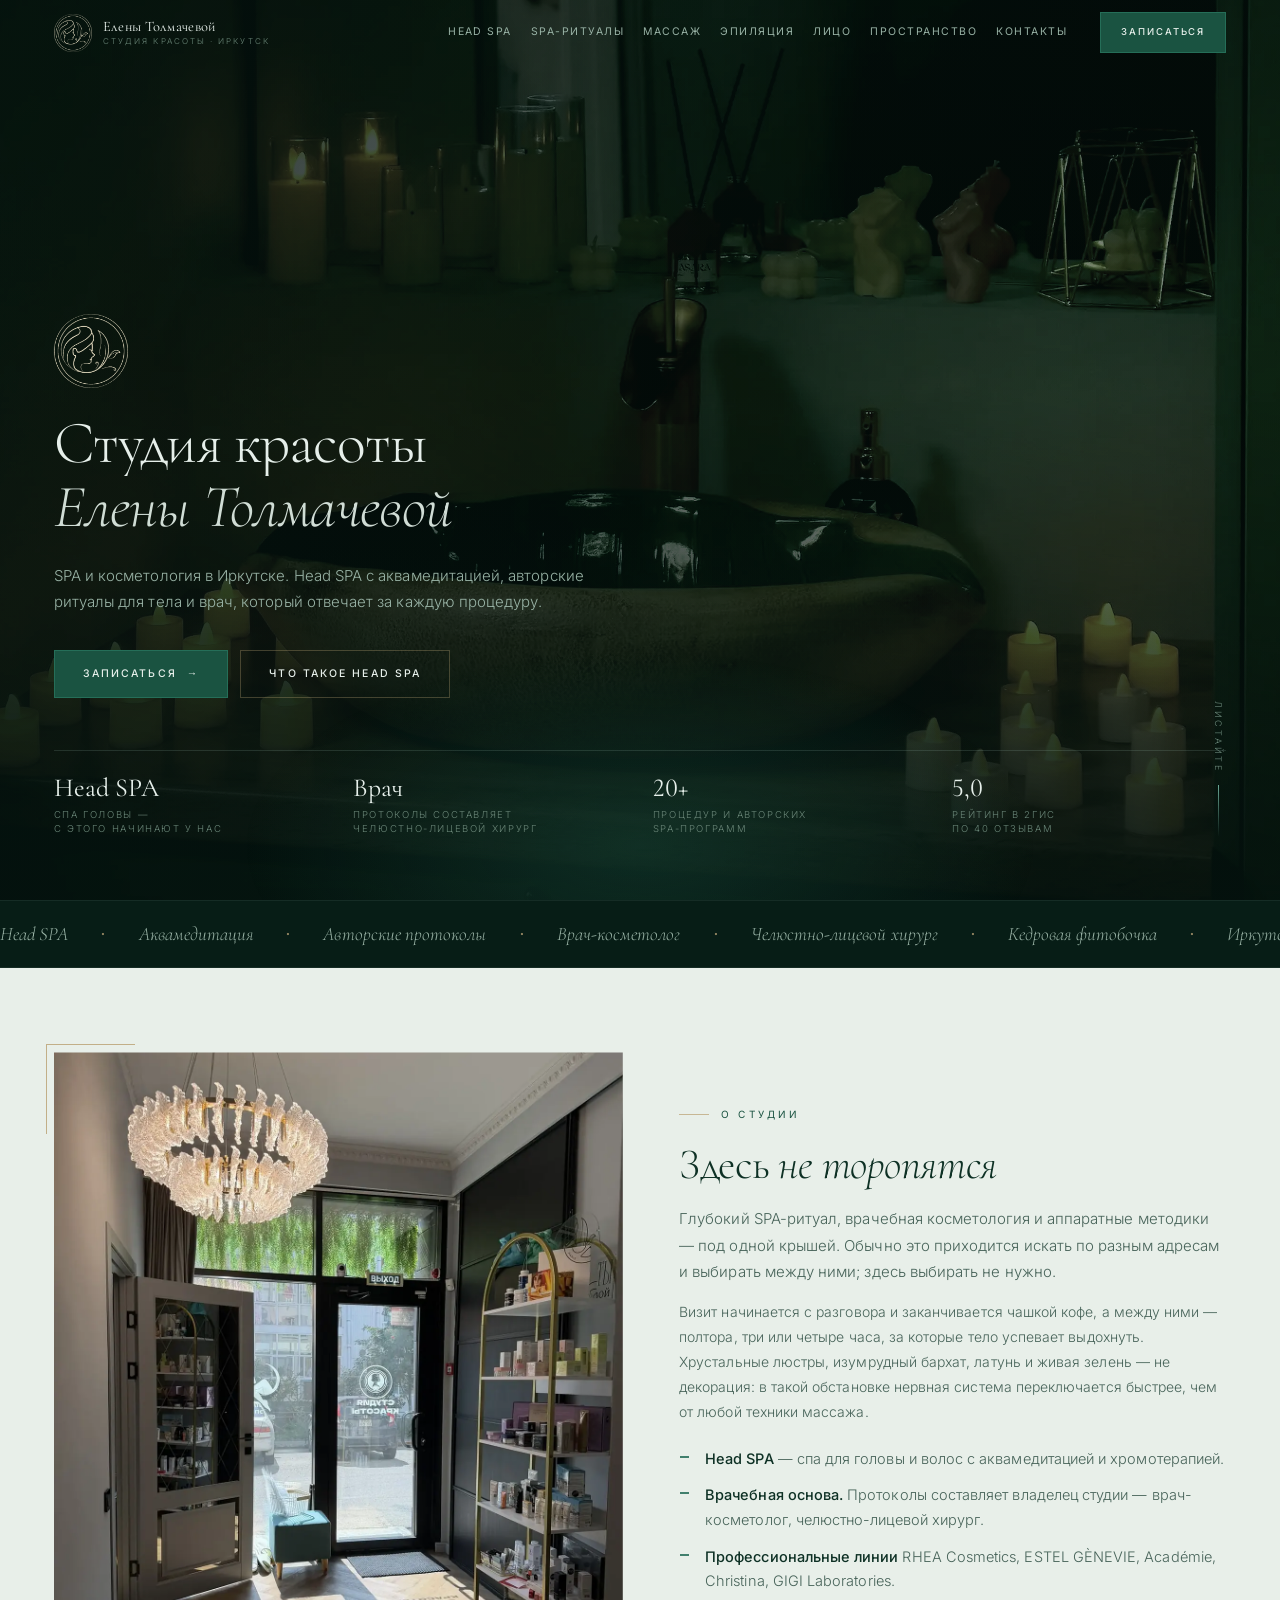
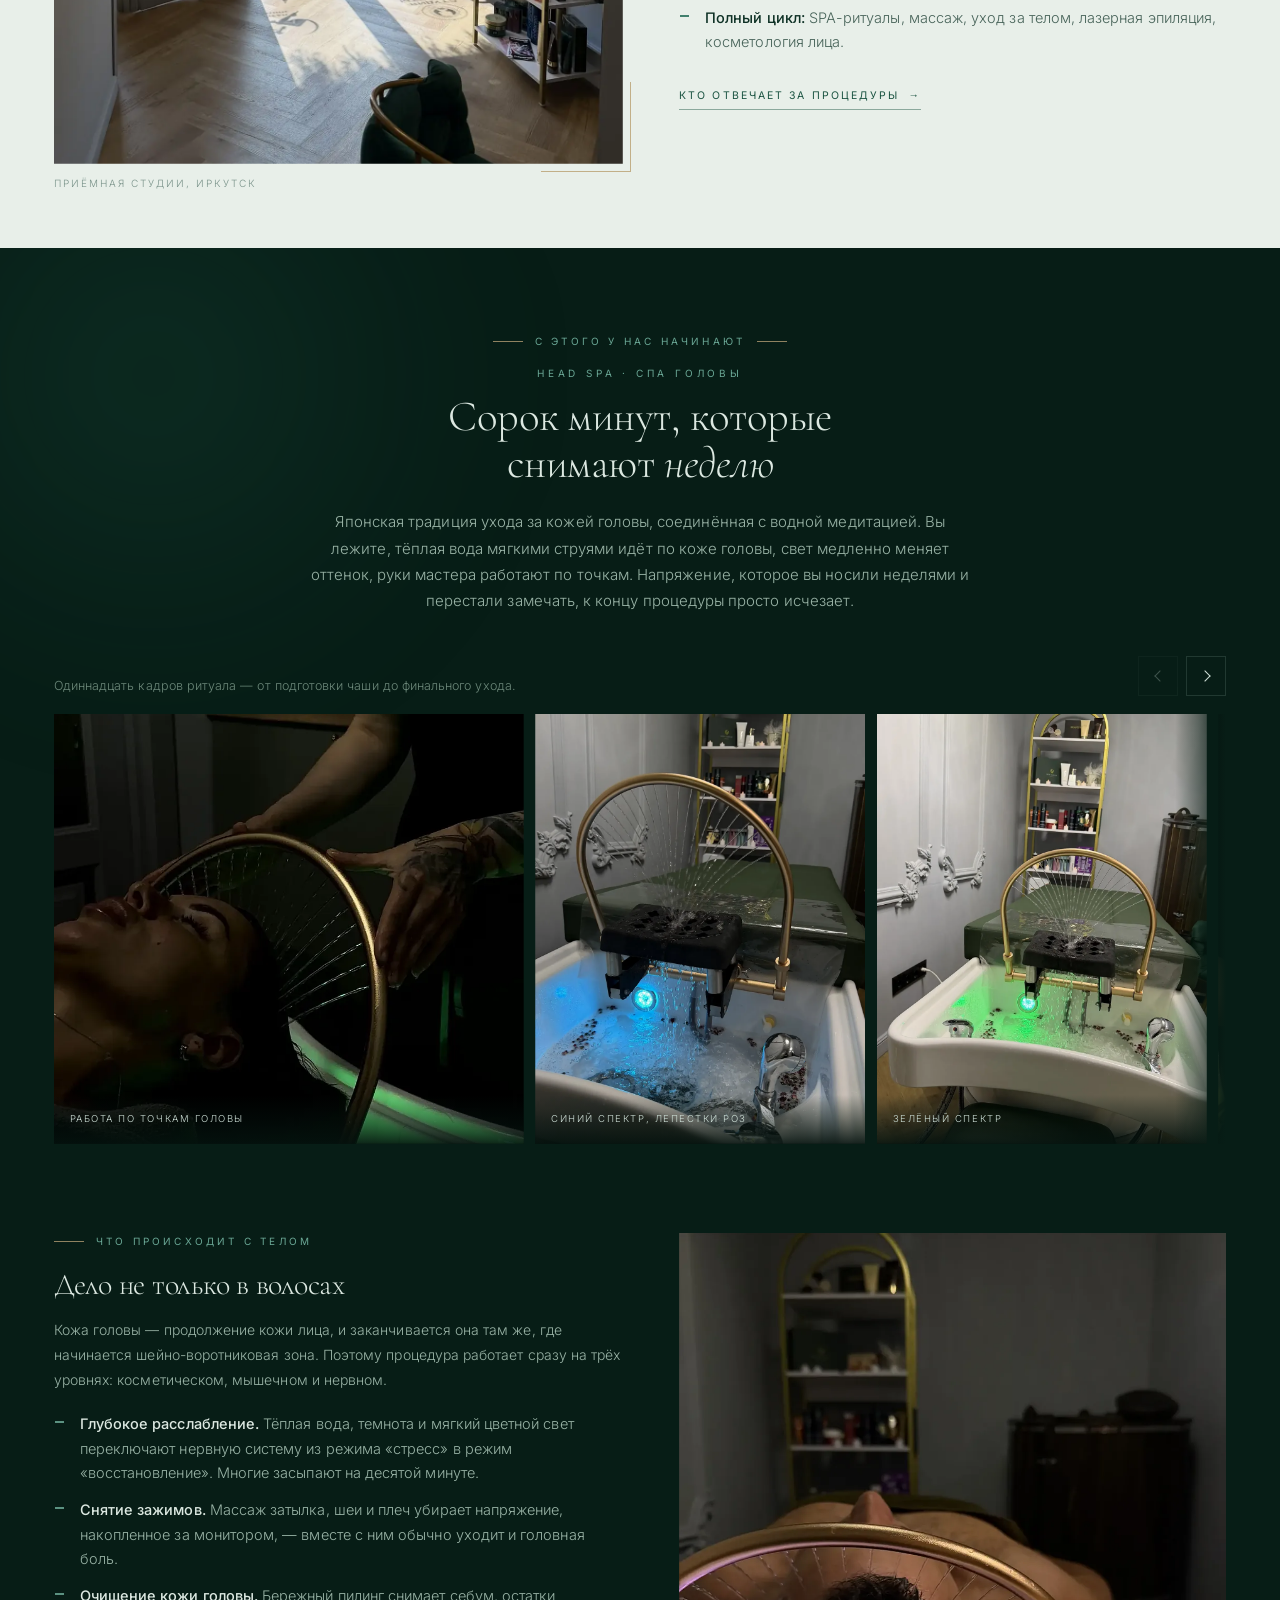
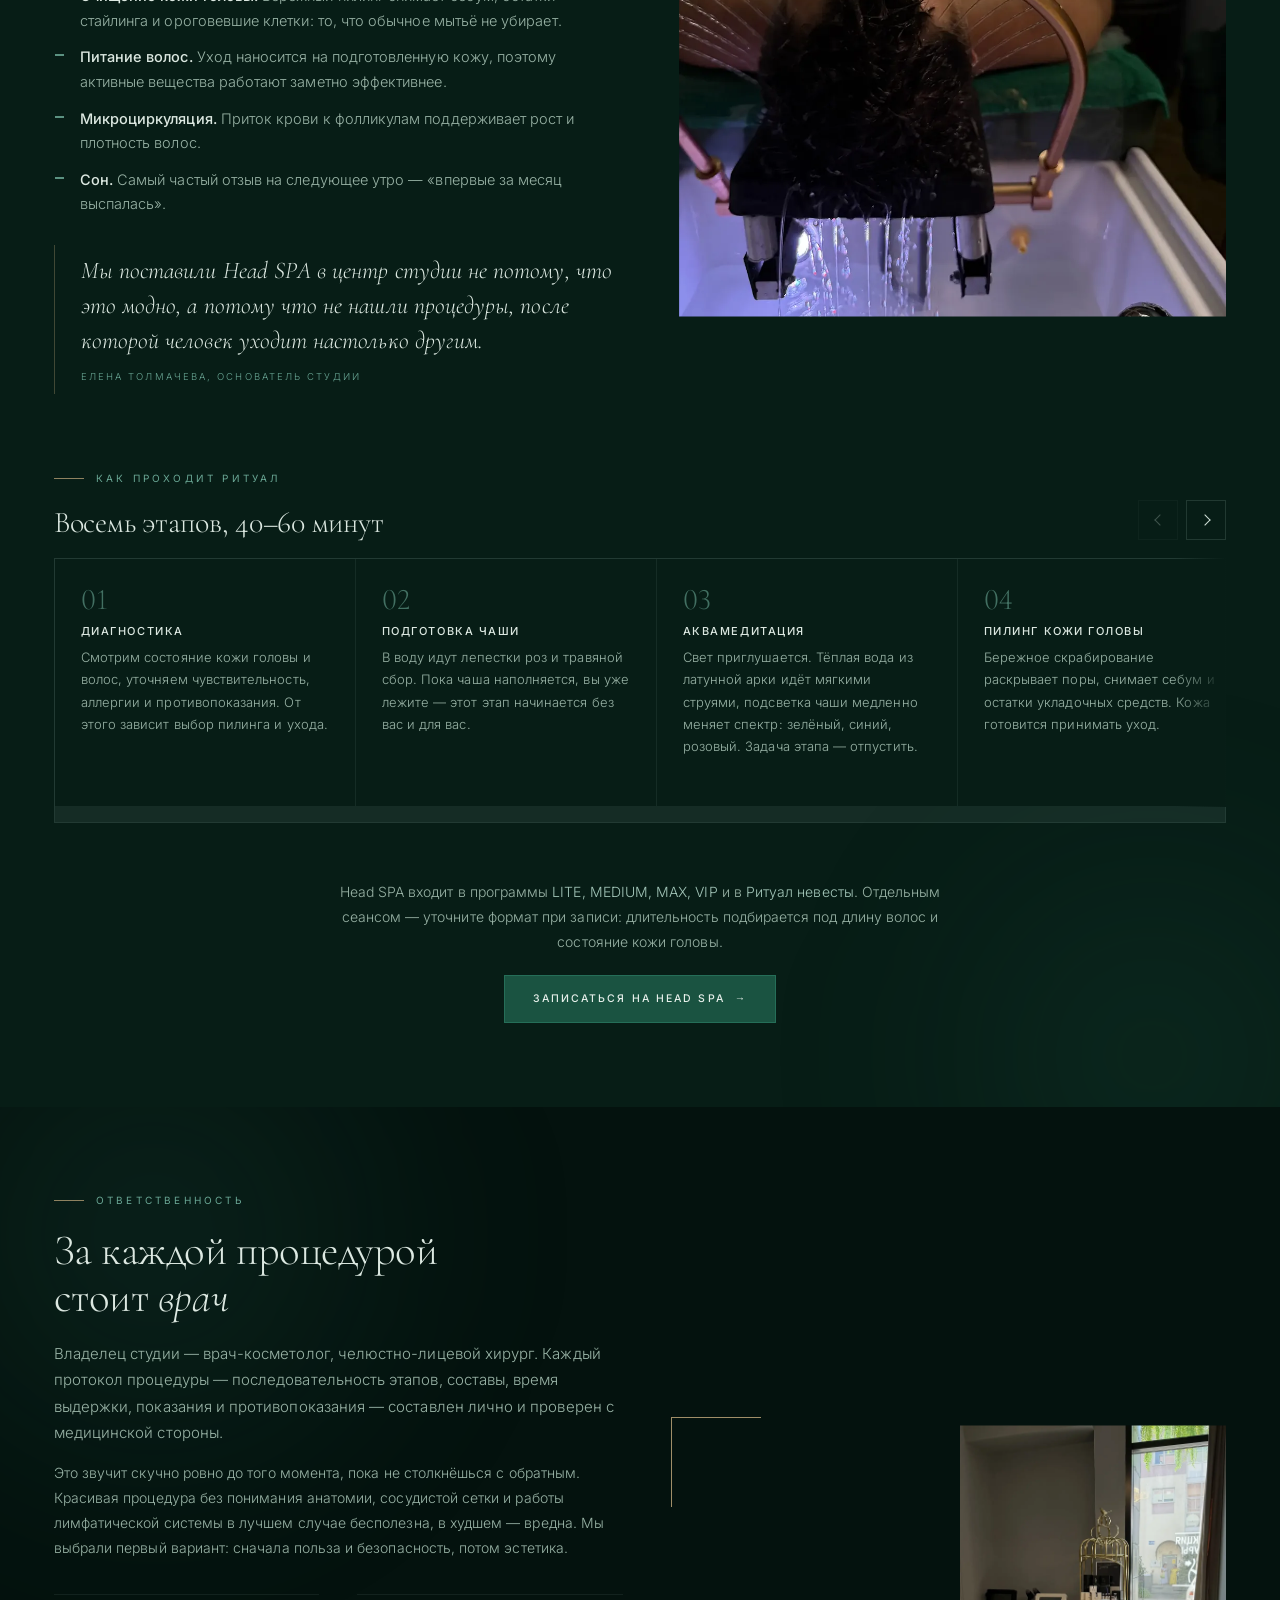
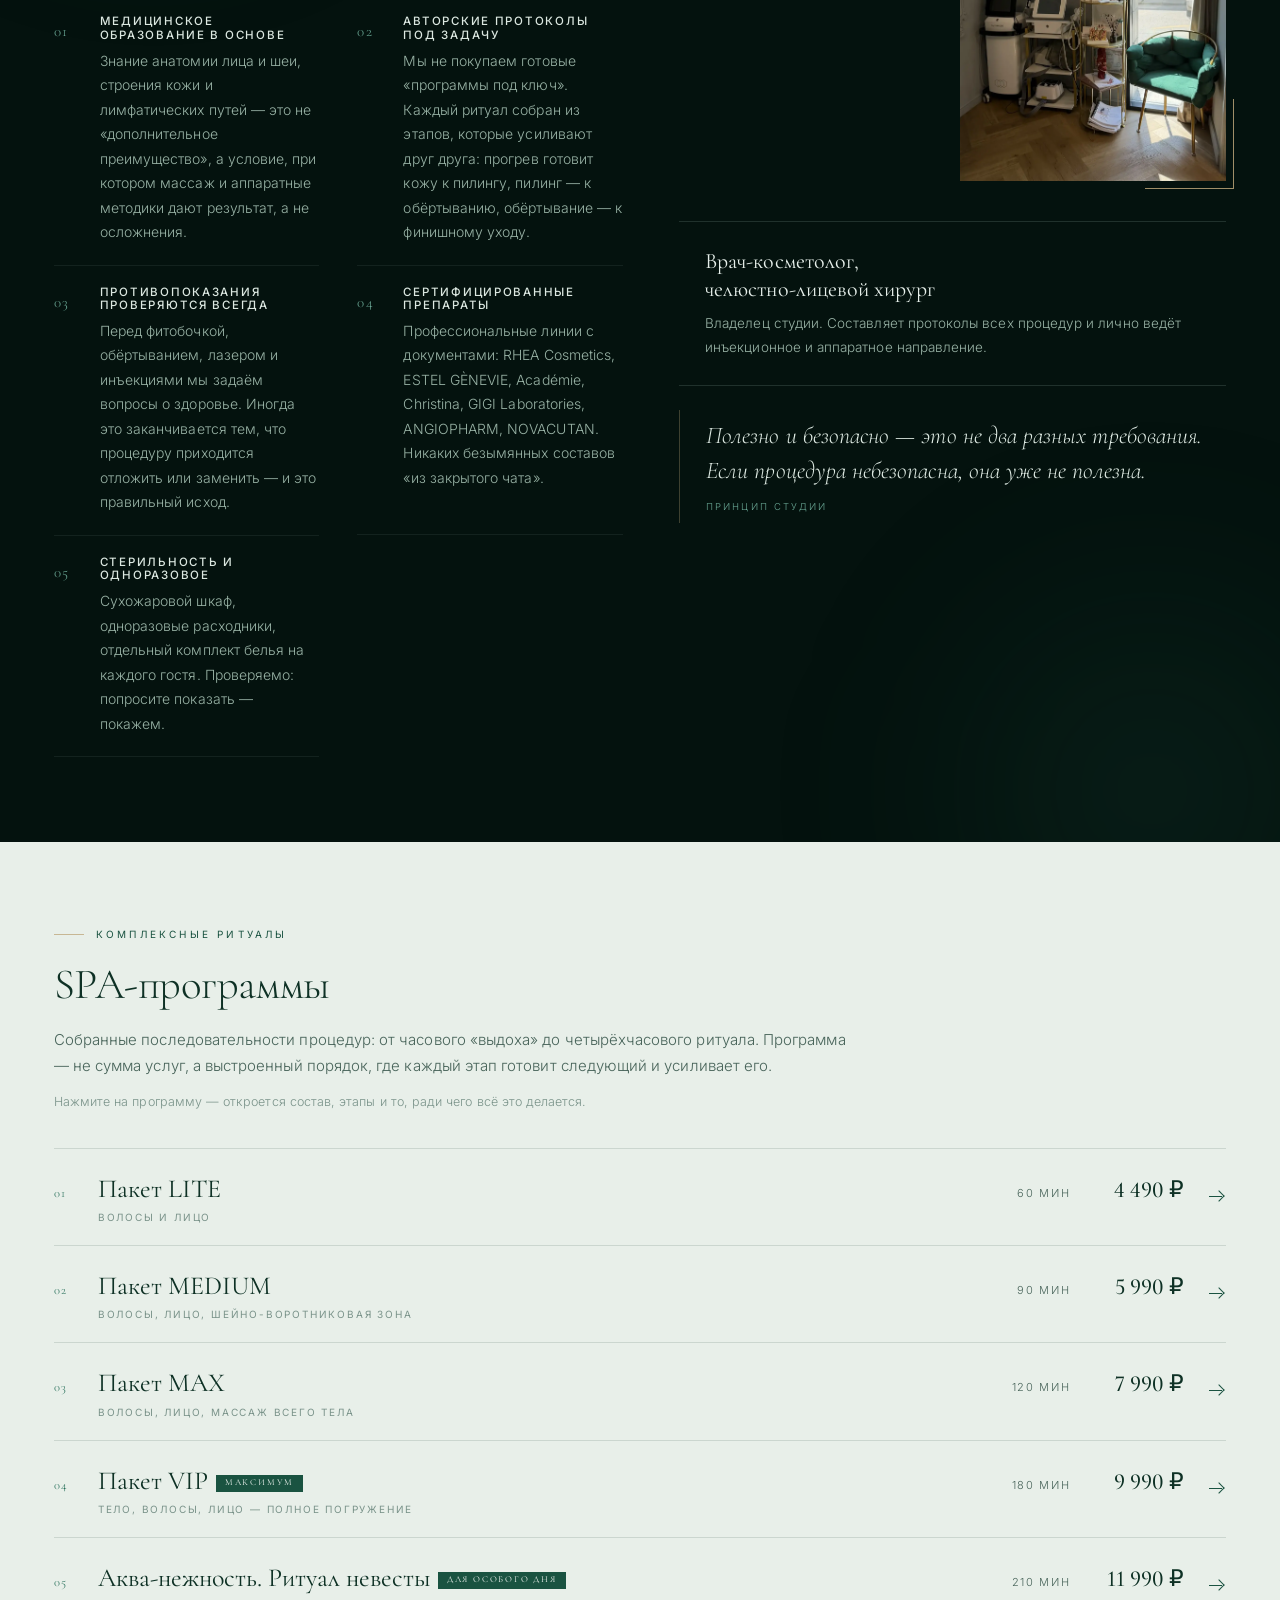
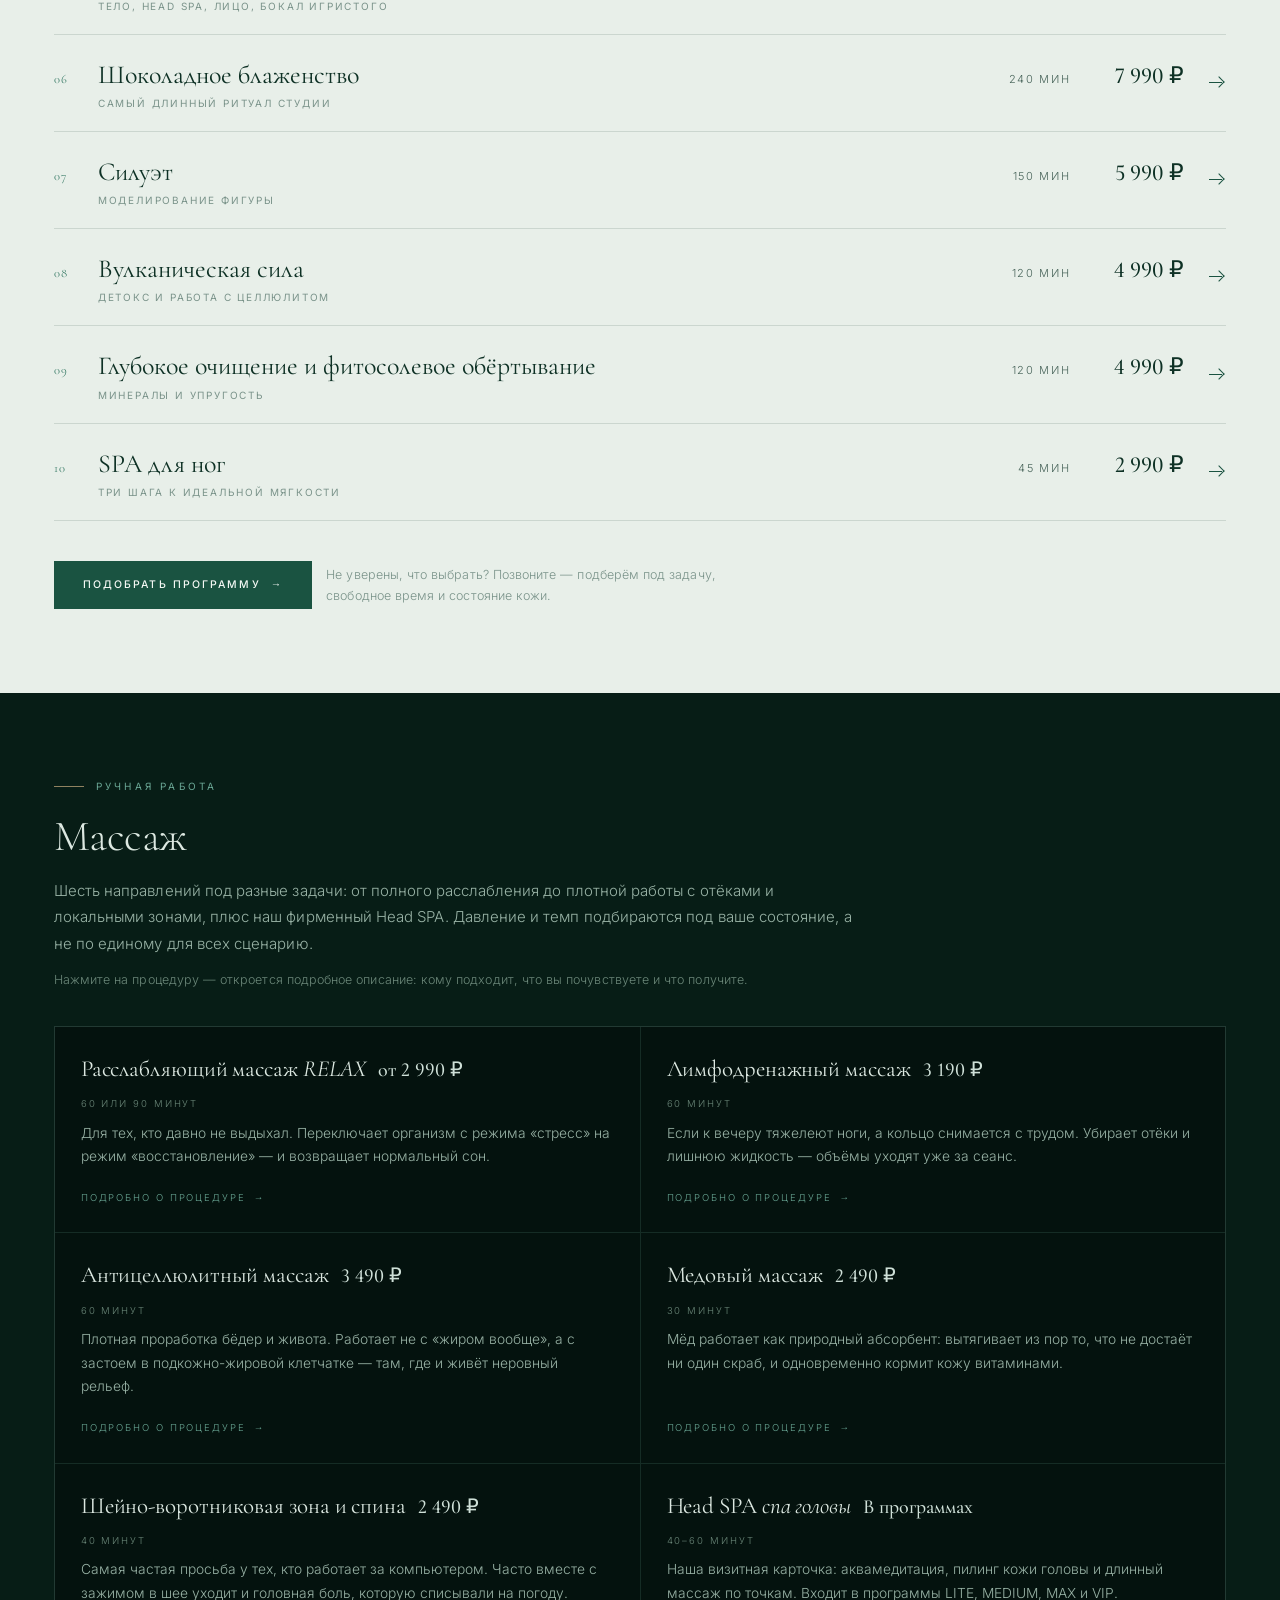
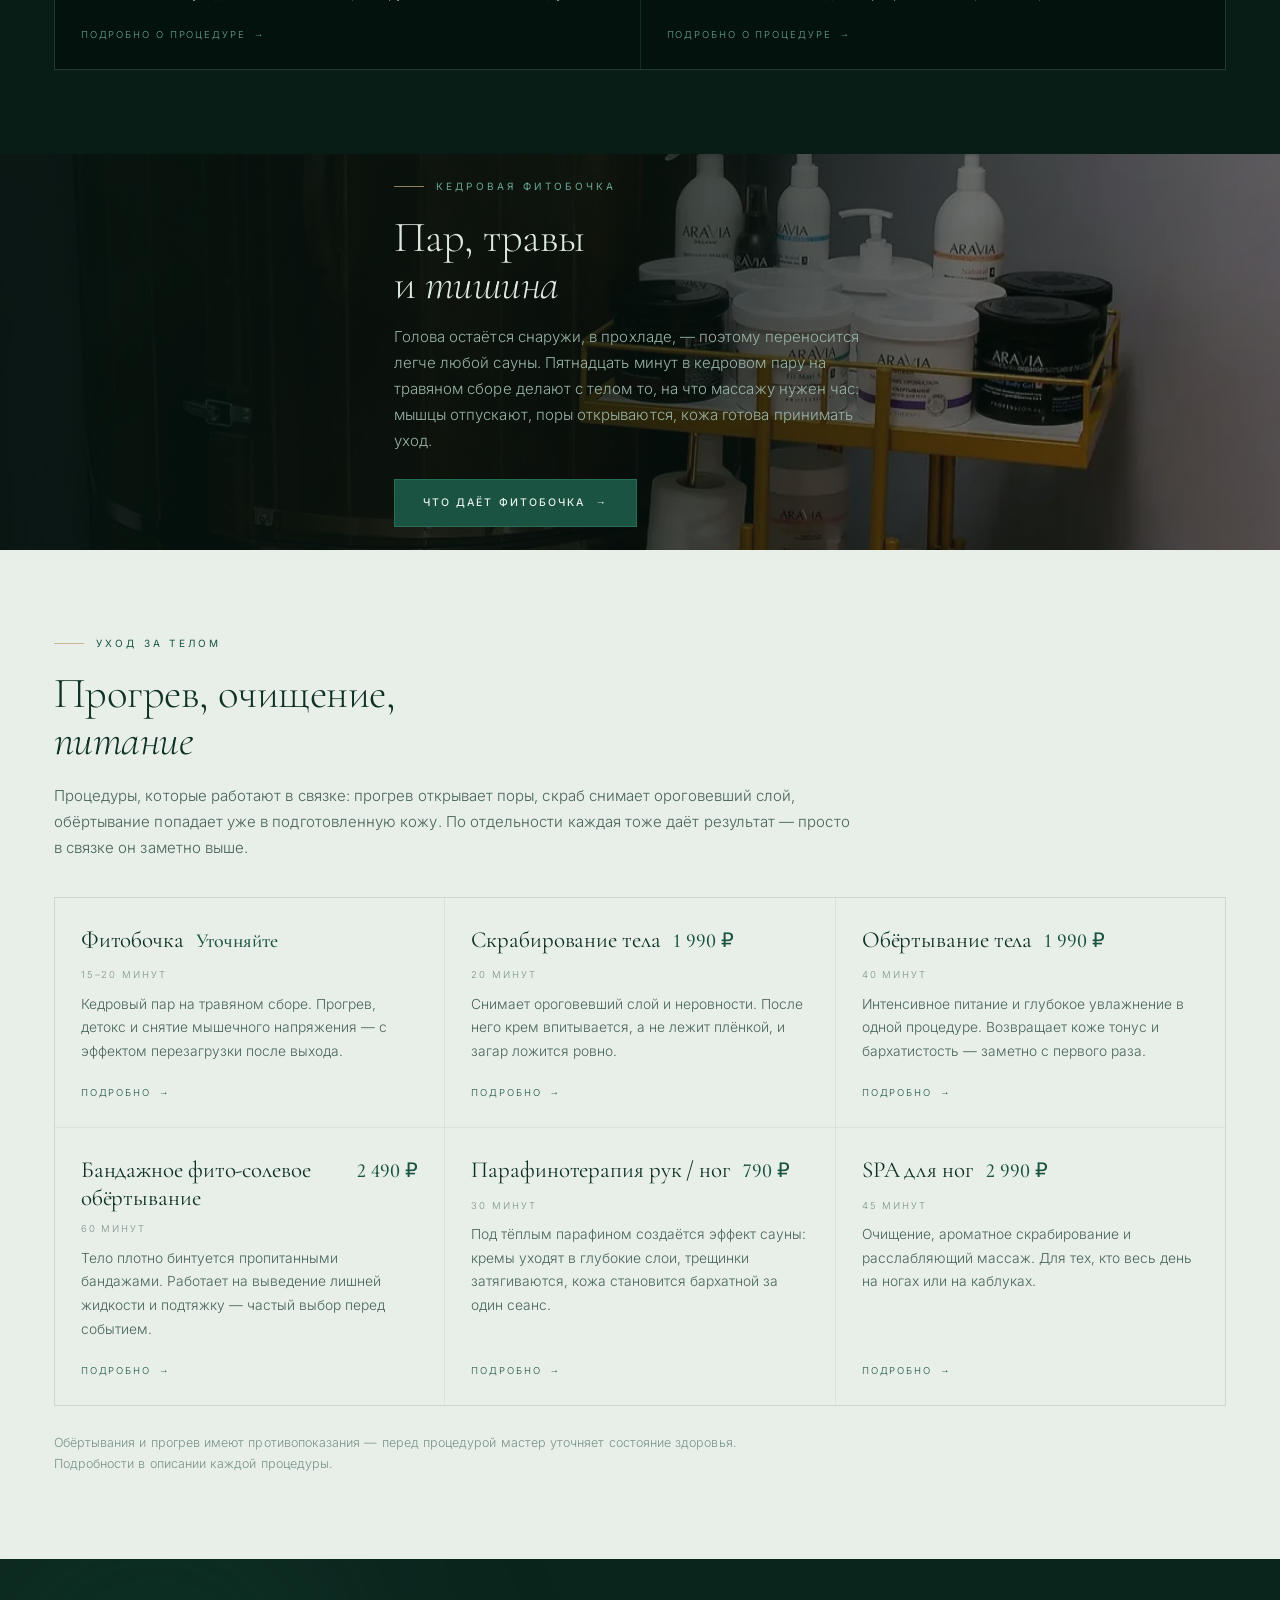
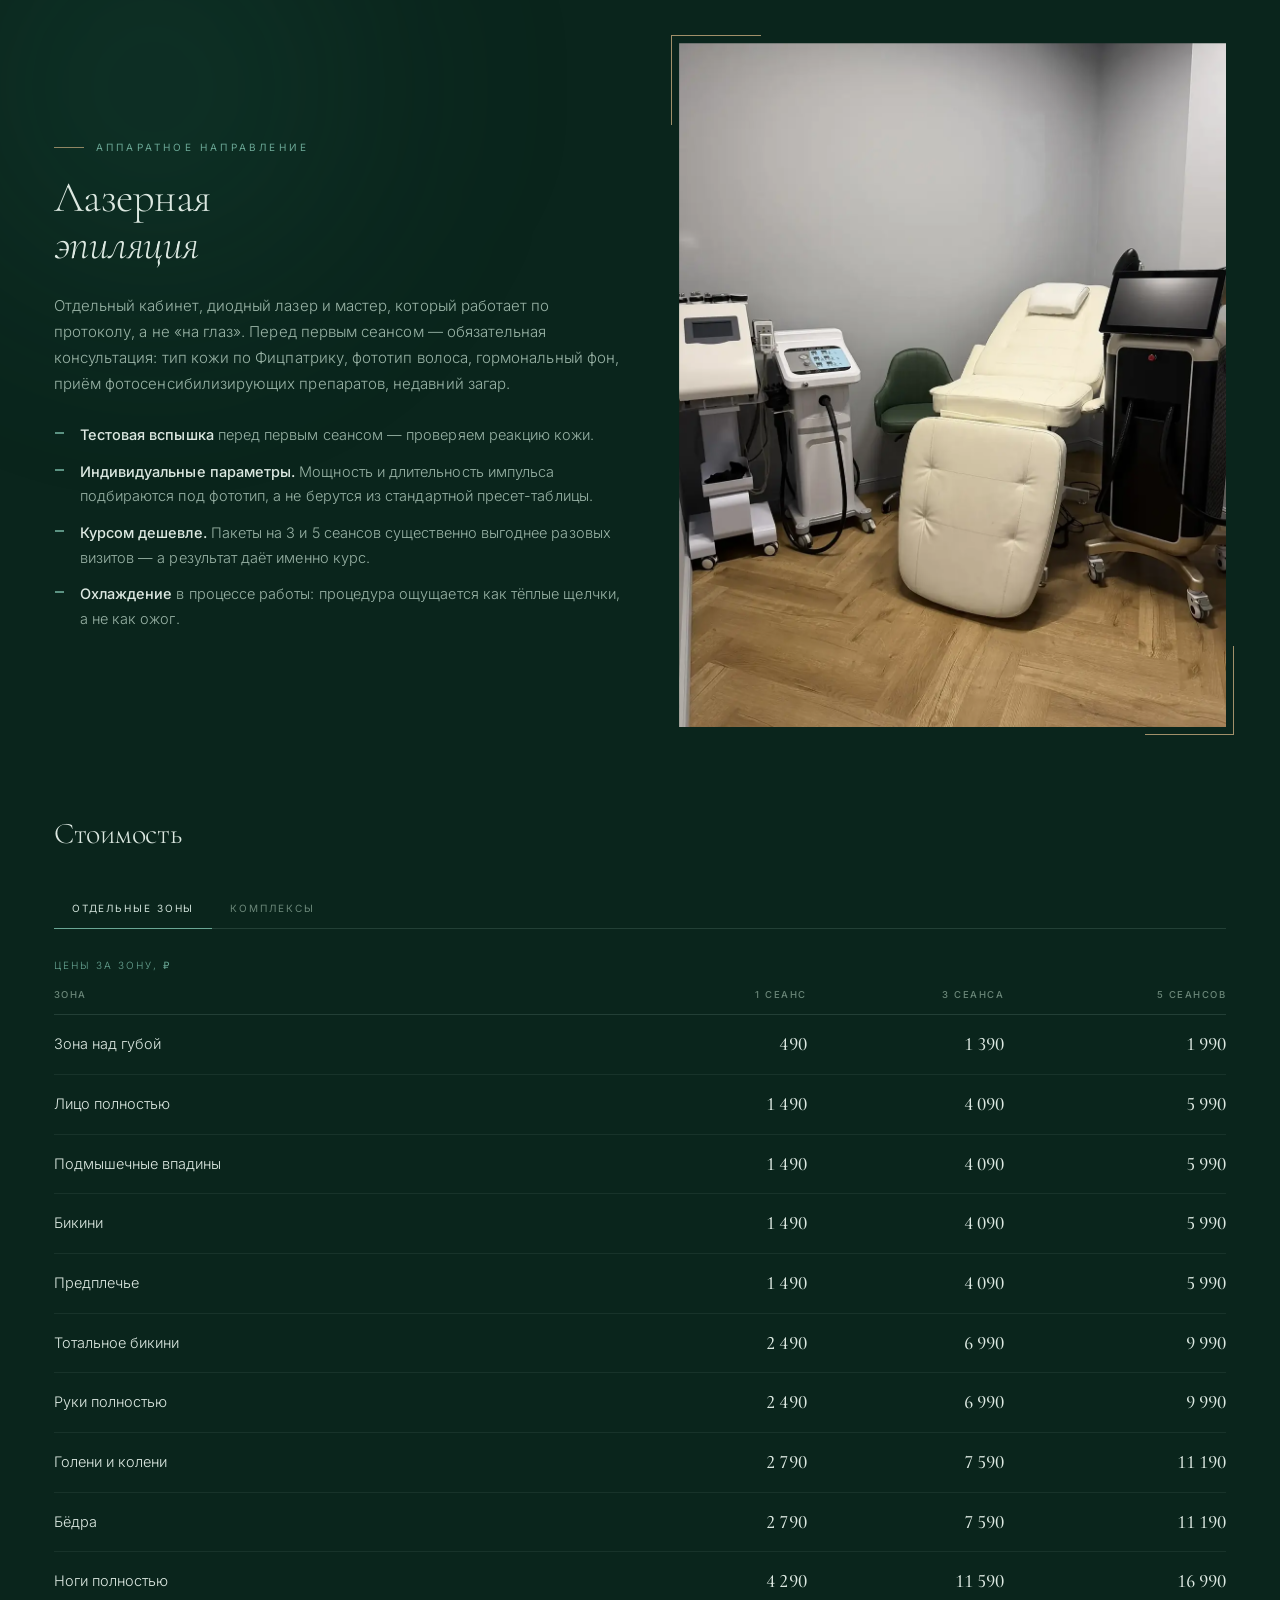
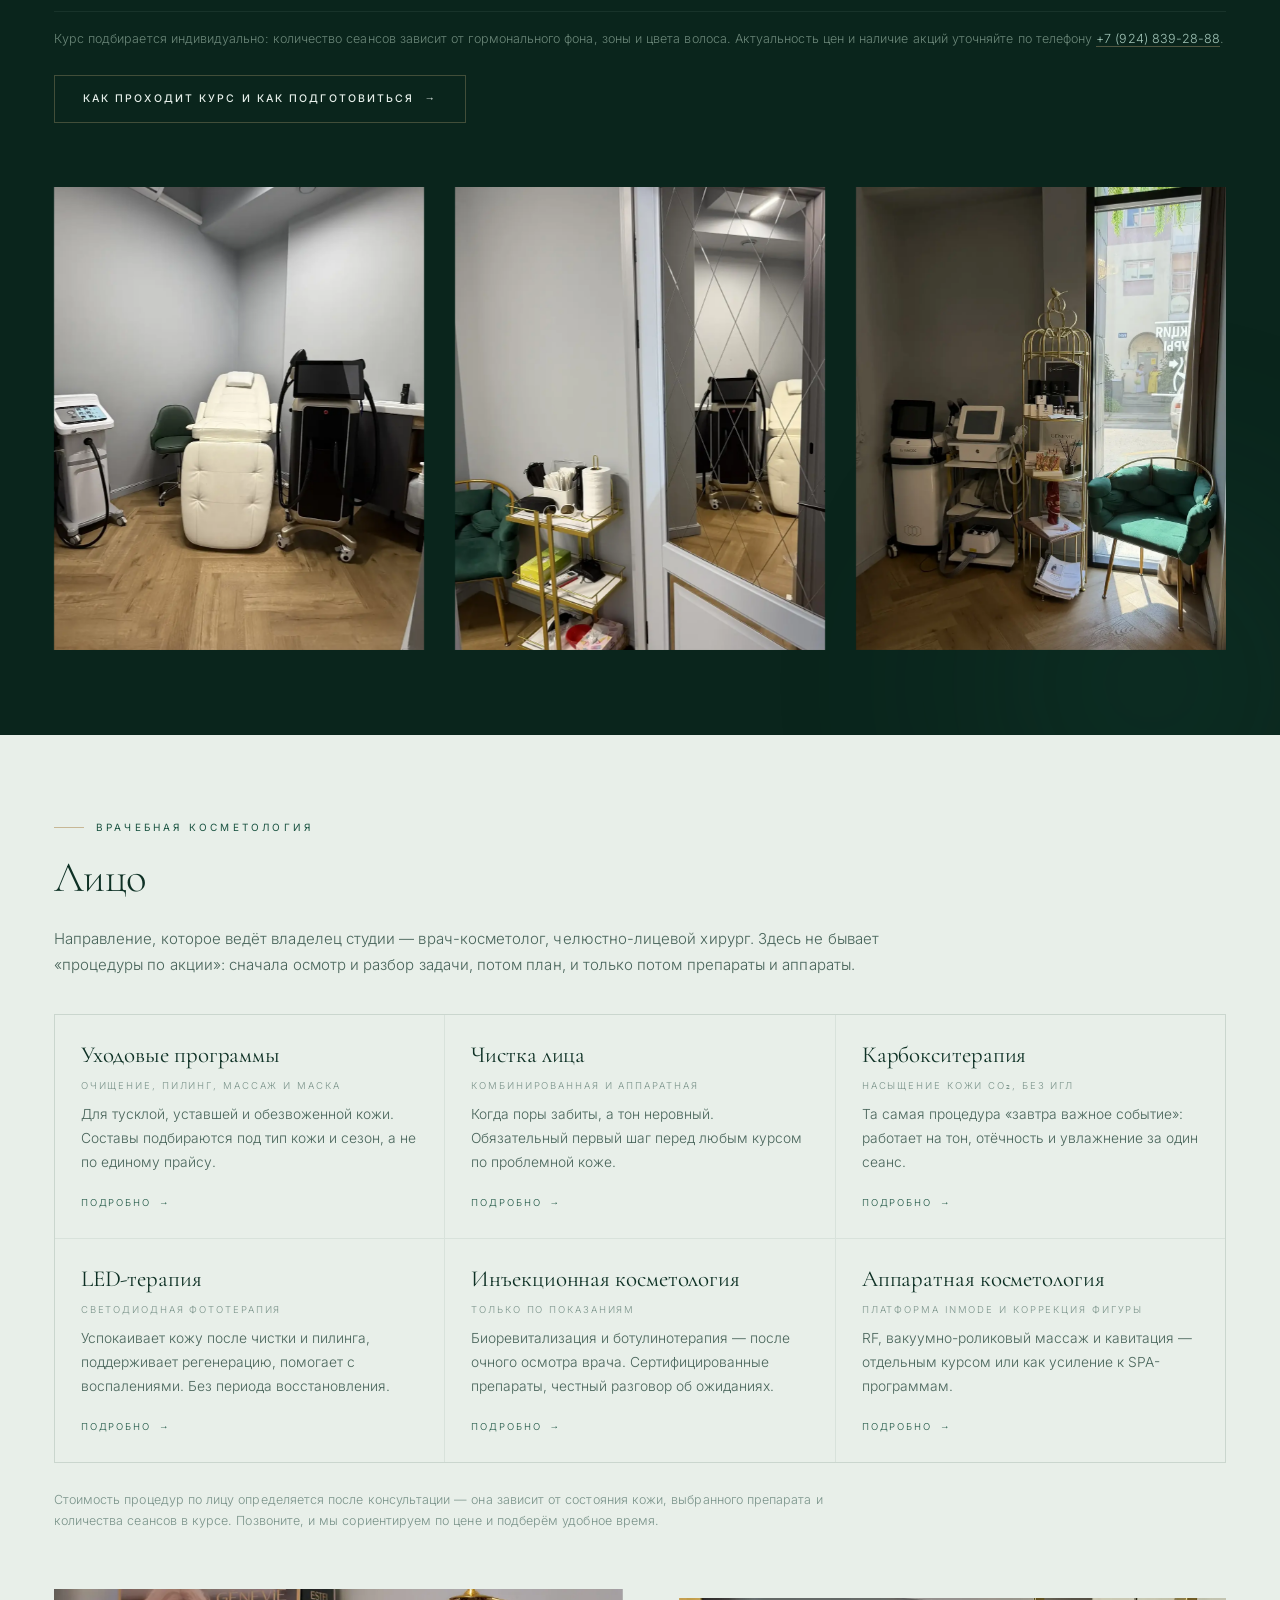
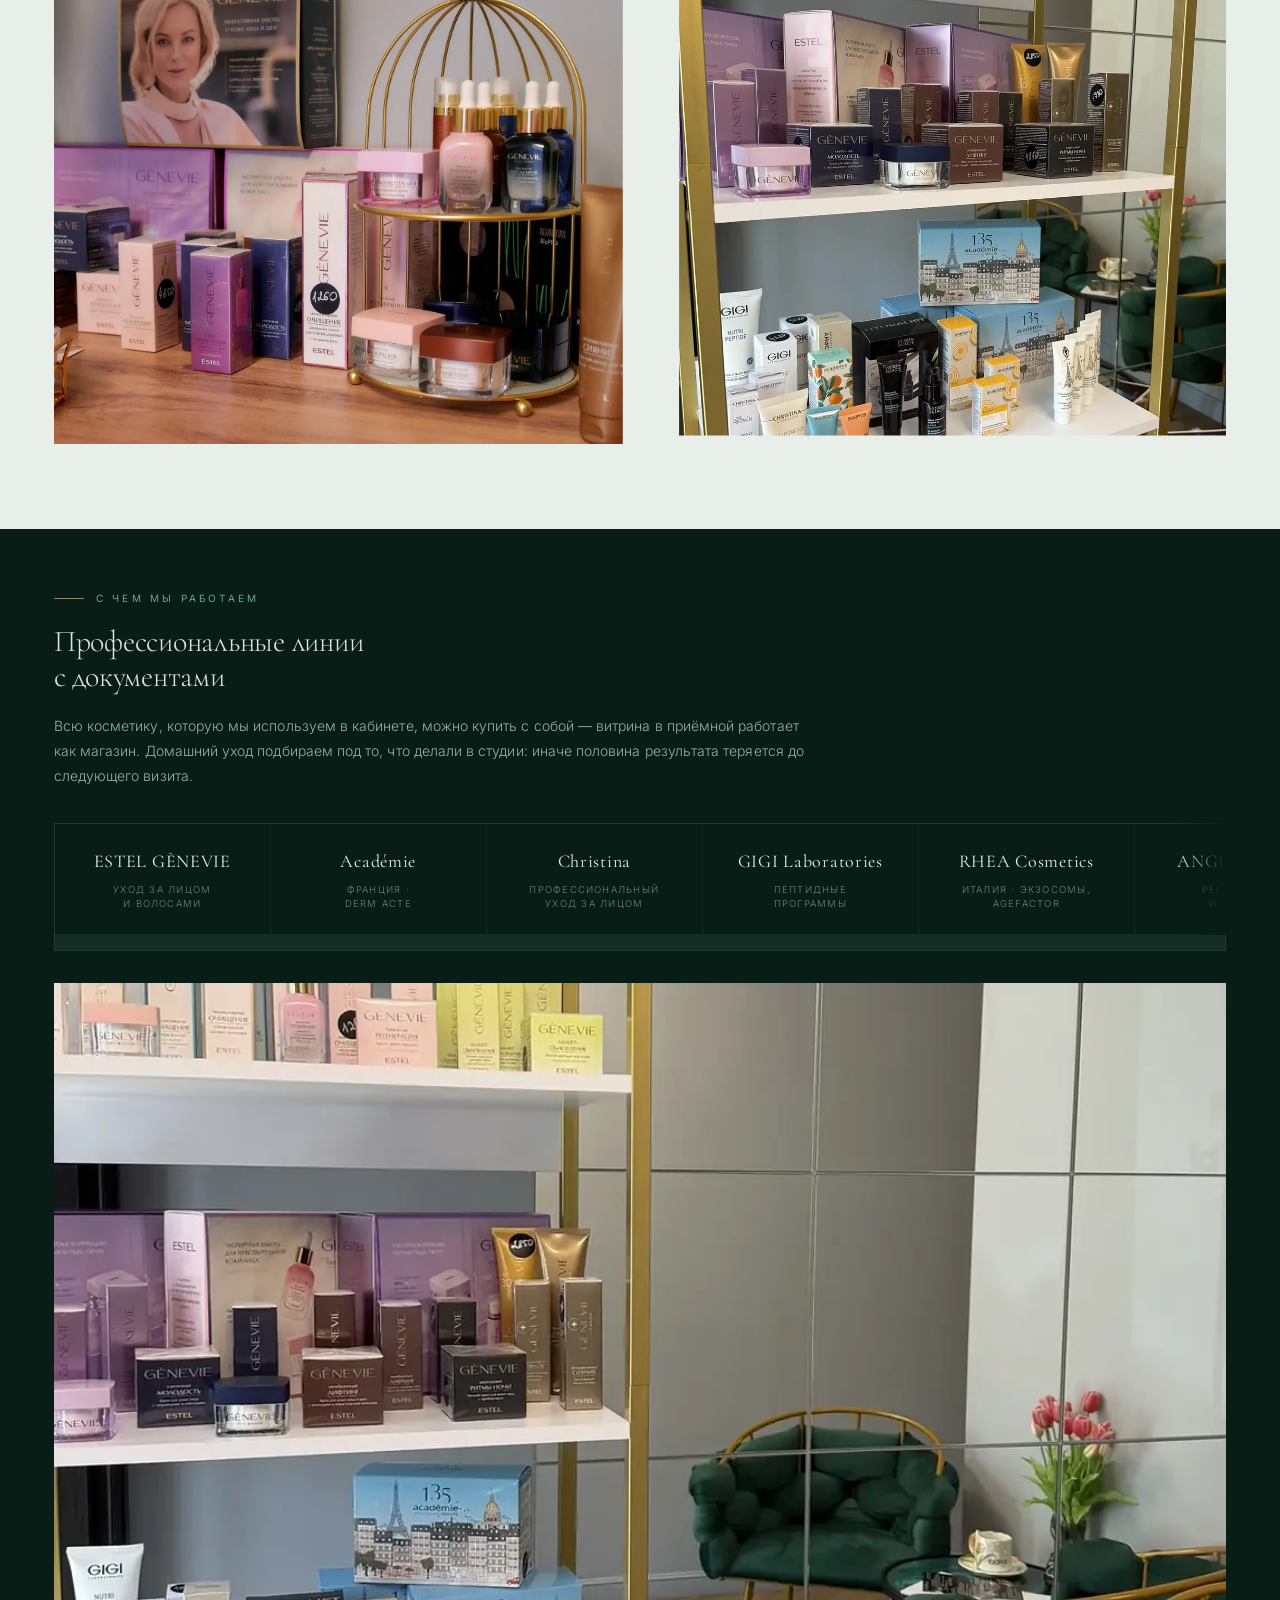
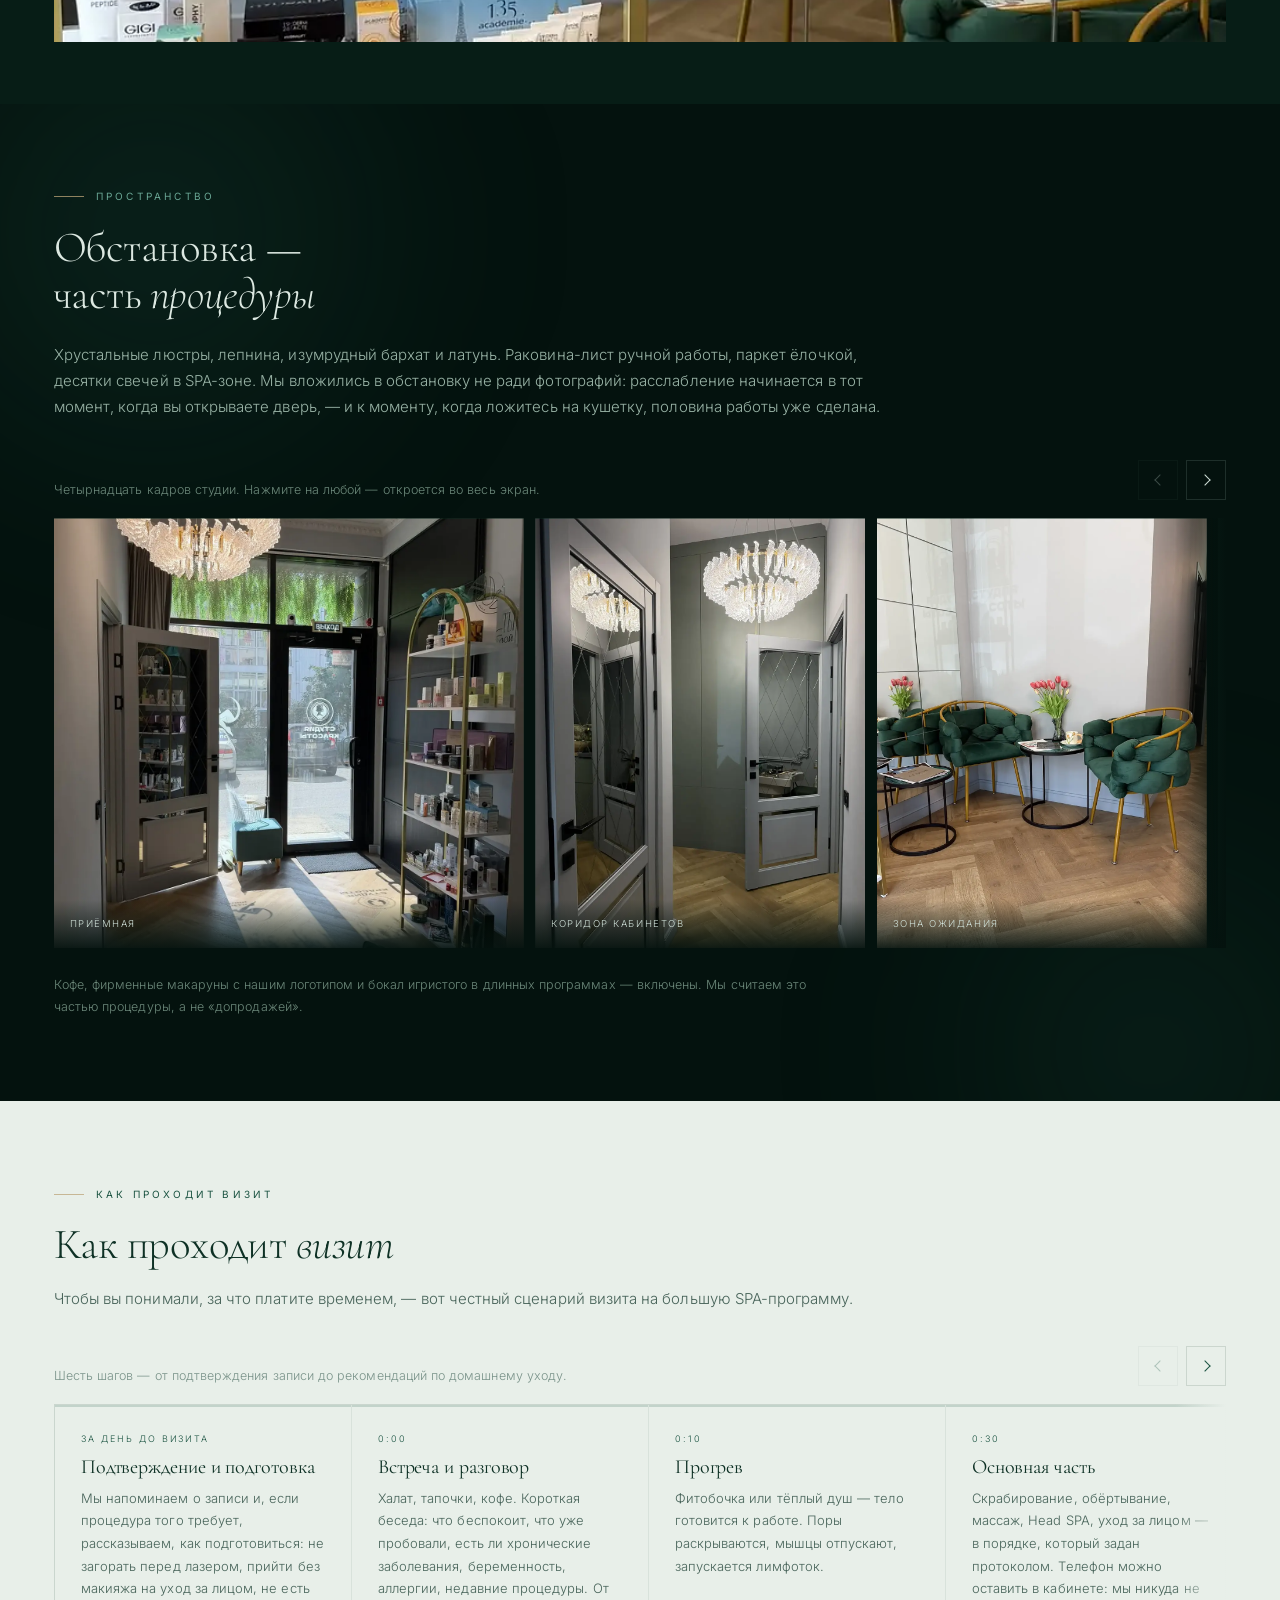
==== index.html @ c71afb1d "Add files via upload" ====
<!DOCTYPE html>
<html lang="ru" class="no-js">
<head>
<meta charset="utf-8">
<script>(function(){var r=document.documentElement;r.className='js splash-on';
try{if(window.self!==window.top)r.classList.add('is-embedded')}catch(e){r.classList.add('is-embedded')}
window.__spashStart=Date.now();
/* собственная страховка: даже если основной скрипт не выполнится, прокрутка разблокируется */
setTimeout(function(){r.classList.remove('splash-on')},7000);})();</script>
<meta name="viewport" content="width=device-width, initial-scale=1, viewport-fit=cover">
<meta name="theme-color" content="#04120E">

<!--
================================================================================
  ОСТАЛОСЬ СДЕЛАТЬ ПЕРЕД ПУБЛИКАЦИЕЙ
--------------------------------------------------------------------------------
  Заменить https://example.ru на настоящий адрес сайта (Ctrl+H, «Заменить всё»).
  Строка встречается в <link rel="canonical">, в og:/twitter:-метатегах и в
  разметке JSON-LD внизу файла. После замены проверить, что og:image ведёт
  на .../og-image.jpg.

  При желании вставить коды Яндекс.Вебмастера и Google Search Console —
  заготовки закомментированы чуть ниже.
--------------------------------------------------------------------------------
  КОНТАКТЫ УЖЕ НАСТОЯЩИЕ:
  телефоны +7 (924) 839-28-88 и +7 (995) 253-41-71;
  адрес «Иркутск, ул. Верхняя Набережная, 145/8» (Октябрьский район, 1 этаж);
  часы «Ежедневно, 09:00 — 22:00»; координаты 52.2572582 / 104.3084383;
  Telegram, MAX, 2ГИС, Instagram и страница со всеми ссылками mst.link.
  Если что-то поменяется — искать по самой строке, она везде одинаковая.
--------------------------------------------------------------------------------
  Файл самодостаточный: шрифты и все фотографии вшиты внутрь, интернет
  для отображения не нужен. Рядом лежат favicon.ico, favicon.png, og-image.jpg —
  их надо положить в тот же каталог на хостинге.
================================================================================
-->

<title>Студия красоты Елены Толмачевой — SPA и косметология в Иркутске | Head SPA, массаж, лазерная эпиляция</title>
<meta name="description" content="Студия красоты Елены Толмачевой в Иркутске: Head SPA с аквамедитацией, авторские SPA-программы, массаж, фитобочка, обёртывания, лазерная эпиляция и косметология лица. Протоколы процедур составляет врач-косметолог, челюстно-лицевой хирург — владелец студии.">
<meta name="keywords" content="Head SPA Иркутск, спа Иркутск, спа-программы, массаж Иркутск, лазерная эпиляция Иркутск, косметология Иркутск, фитобочка, обёртывание, студия красоты Елены Толмачевой">
<meta name="robots" content="index, follow, max-image-preview:large, max-snippet:-1">
<meta name="author" content="Студия красоты Елены Толмачевой">
<meta name="geo.region" content="RU-IRK">
<meta name="geo.placename" content="Иркутск">
<link rel="canonical" href="https://example.ru/">

<meta property="og:type" content="website">
<meta property="og:site_name" content="Студия красоты Елены Толмачевой">
<meta property="og:locale" content="ru_RU">
<meta property="og:title" content="Студия красоты Елены Толмачевой — SPA и косметология в Иркутске">
<meta property="og:description" content="Head SPA с аквамедитацией, авторские SPA-ритуалы, массаж, лазерная эпиляция и косметология. Протоколы составляет врач-косметолог — владелец студии.">
<meta property="og:url" content="https://example.ru/">
<meta property="og:image" content="https://example.ru/og-image.jpg">
<meta property="og:image:width" content="1200">
<meta property="og:image:height" content="630">
<meta name="twitter:card" content="summary_large_image">
<meta name="twitter:title" content="Студия красоты Елены Толмачевой — SPA и косметология в Иркутске">
<meta name="twitter:description" content="Head SPA, авторские SPA-ритуалы, массаж, лазерная эпиляция и косметология в Иркутске, на Верхней Набережной.">
<meta name="twitter:image" content="https://example.ru/og-image.jpg">

<link rel="icon" href="favicon.ico" sizes="any">
<link rel="icon" type="image/png" href="favicon.png">
<link rel="apple-touch-icon" href="favicon.png">

<!-- Коды подтверждения прав на сайт — раскомментировать и вставить свои
<meta name="yandex-verification" content="">
<meta name="google-site-verification" content="">
-->

<style>
@font-face{font-family:'Cormorant Garamond';font-style:italic;font-weight:300 500;font-display:swap;src:url([data-uri]) format('woff2');unicode-range:U+0301, U+0400-045F, U+0490-0491, U+04B0-04B1, U+2116}
@font-face{font-family:'Cormorant Garamond';font-style:italic;font-weight:300 500;font-display:swap;src:url([data-uri]) format('woff2');unicode-range:U+0000-00FF, U+0131, U+0152-0153, U+02BB-02BC, U+02C6, U+02DA, U+02DC, U+0304, U+0308, U+0329, U+2000-206F, U+20AC, U+2122, U+2191, U+2193, U+2212, U+2215, U+FEFF, U+FFFD}
@font-face{font-family:'Cormorant Garamond';font-style:normal;font-weight:300 600;font-display:swap;src:url([data-uri]) format('woff2');unicode-range:U+0301, U+0400-045F, U+0490-0491, U+04B0-04B1, U+2116}
@font-face{font-family:'Cormorant Garamond';font-style:normal;font-weight:300 600;font-display:swap;src:url([data-uri]) format('woff2');unicode-range:U+0000-00FF, U+0131, U+0152-0153, U+02BB-02BC, U+02C6, U+02DA, U+02DC, U+0304, U+0308, U+0329, U+2000-206F, U+20AC, U+2122, U+2191, U+2193, U+2212, U+2215, U+FEFF, U+FFFD}
@font-face{font-family:'Inter';font-style:normal;font-weight:200 700;font-display:swap;src:url([data-uri]) format('woff2');unicode-range:U+0301, U+0400-045F, U+0490-0491, U+04B0-04B1, U+2116}
@font-face{font-family:'Inter';font-style:normal;font-weight:200 700;font-display:swap;src:url([data-uri]) format('woff2');unicode-range:U+0000-00FF, U+0131, U+0152-0153, U+02BB-02BC, U+02C6, U+02DA, U+02DC, U+0304, U+0308, U+0329, U+2000-206F, U+20AC, U+2122, U+2191, U+2193, U+2212, U+2215, U+FEFF, U+FFFD}


/* ==========================================================================
   1. ОСНОВА
   ========================================================================== */
*,*::before,*::after{box-sizing:border-box}
/* overflow-x только на body «протекает» на вьюпорт, и на телефоне ширина
   раскладки всё равно разъезжается. Поэтому клип объявлен и на html.
   hidden оставлен запасным вариантом для старых Safari, где нет clip. */
html{-webkit-text-size-adjust:100%;scroll-behavior:smooth;overflow-x:hidden;overflow-x:clip}

:root{
  /* ---- изумрудная шкала: главная краска сайта ---- */
  --e-950:#04120E;
  --e-900:#071D16;
  --e-850:#0A251C;
  --e-800:#0E3125;
  --e-700:#133F31;
  --e-600:#1A5341;
  --e-500:#256E58;
  --e-400:#3C8A72;
  --e-300:#6AA795;
  --e-200:#A2C5B8;
  --e-100:#CFE0D8;
  --e-050:#E6EFEA;

  /* ---- светлая основа с зелёным подтоном ---- */
  --paper:#F4F8F4;
  --sage:#E8EFE9;
  --sage-2:#DAE5DC;

  /* ---- тёплый металл: только волосяные линии и мелкие акценты ---- */
  --brass:#BCA478;
  --brass-2:#D6C6A2;

  /* ---- псевдонимы прежних имён, чтобы разметка ниже не менялась ---- */
  --ink:var(--e-950);
  --ink-2:var(--e-900);
  --ink-3:var(--e-850);
  --ink-4:var(--e-800);
  --cream:var(--paper);
  --ivory:var(--sage);
  --ivory-2:var(--sage-2);
  --gold:var(--brass);
  --gold-2:var(--brass-2);
  --gold-3:var(--e-050);
  --emerald:var(--e-600);
  --emerald-2:var(--e-500);
  --emerald-3:var(--e-300);

  /* ---- текст ---- */
  --on-dark:#DCE8E1;
  --on-dark-mute:#98B2A5;
  --on-dark-faint:#6B8779;
  --on-light:#0E3125;
  --on-light-mute:#48645A;
  --on-light-faint:#7A938A;

  /* ---- линии ---- */
  --line-dark:rgba(162,197,184,.17);
  --line-dark-soft:rgba(162,197,184,.09);
  --line-brass:rgba(188,164,120,.32);
  --line-light:rgba(14,49,37,.13);
  --line-light-soft:rgba(14,49,37,.065);

  --f-dis:'Cormorant Garamond',Georgia,'Times New Roman',serif;
  --f-ui:'Inter',-apple-system,BlinkMacSystemFont,'Segoe UI',Roboto,Arial,sans-serif;

  --pad:clamp(18px,4.2vw,56px);
  --maxw:1280px;
  --narrow:900px;

  /* мягкие кривые: всё «доезжает», ничего не щёлкает */
  --ease:cubic-bezier(.22,.61,.36,1);
  --e-out:cubic-bezier(.16,.84,.34,1);
  --e-slow:cubic-bezier(.33,.02,.16,1);

  --header-h:66px;
}

html,body{margin:0;padding:0}
body{
  background:var(--e-950);
  color:var(--on-dark);
  font-family:var(--f-ui);
  font-weight:300;
  font-size:15px;
  line-height:1.72;
  letter-spacing:.004em;
  overflow-x:hidden;overflow-x:clip;
  -webkit-font-smoothing:antialiased;
  -moz-osx-font-smoothing:grayscale;
  text-rendering:optimizeLegibility;
}
img{max-width:100%;display:block;border:0}
a{color:inherit;text-decoration:none}
button{font:inherit;color:inherit;background:none;border:0;cursor:pointer}
ul,ol{margin:0;padding:0;list-style:none}
h1,h2,h3,h4,h5{margin:0;font-weight:300;font-family:var(--f-dis);letter-spacing:-.004em;line-height:1.14}
p{margin:0}
table{border-collapse:collapse;width:100%}
::selection{background:var(--e-500);color:var(--e-050)}
:focus-visible{outline:1px solid var(--e-300);outline-offset:3px}

/* ==========================================================================
   2. ТИПОГРАФИКА  — на порядок компактнее прежней
   ========================================================================== */
.eyebrow{
  font-family:var(--f-ui);font-size:clamp(9px,.95vw,10px);font-weight:400;
  letter-spacing:.32em;text-transform:uppercase;color:var(--e-300);
  display:flex;align-items:center;gap:12px;margin:0 0 18px;
}
.eyebrow::before{content:"";width:clamp(18px,3vw,30px);height:1px;background:var(--brass);opacity:.75;flex:none;
  transform-origin:left;transition:transform 1.1s var(--e-out) .1s}
.eyebrow.c{justify-content:center}
.eyebrow.c::after{content:"";width:clamp(18px,3vw,30px);height:1px;background:var(--brass);opacity:.75;flex:none}
.on-light .eyebrow{color:var(--e-600)}
.js .rv .eyebrow::before,.js .rv.eyebrow::before{transform:scaleX(0)}
.js .rv.in .eyebrow::before,.js .rv.in.eyebrow::before{transform:scaleX(1)}

.h-xl{font-size:clamp(32px,5.4vw,60px);line-height:1.06;letter-spacing:-.014em}
.h-lg{font-size:clamp(25px,3.5vw,43px);line-height:1.1;letter-spacing:-.011em}
.h-md{font-size:clamp(21px,2.4vw,30px);line-height:1.16;letter-spacing:-.008em}
.h-sm{font-size:clamp(18px,1.9vw,23px);line-height:1.24}
.h-xs{font-size:clamp(16px,1.6vw,19px);line-height:1.3}

.lead{font-size:clamp(15px,1.15vw,17px);line-height:1.74;font-weight:300;color:var(--on-dark-mute)}
.on-light .lead{color:var(--on-light-mute)}
.body{font-size:clamp(14px,.95vw,15px);line-height:1.8;color:var(--on-dark-mute)}
.on-light .body{color:var(--on-light-mute)}
.small{font-size:12.5px;line-height:1.7;color:var(--on-dark-faint)}
.on-light .small{color:var(--on-light-faint)}
.gold{color:var(--e-200)}
.on-light .gold{color:var(--e-600)}
em{font-style:italic;font-family:var(--f-dis)}

/* цены — обычные цифры: старостильные делают «1 490» неразборчивым */
.card .price,.prog .p-price,.ct-tel,#hero .facts b,.dur,.map-pin b,.tl .t,.stages li::before{
  font-variant-numeric:lining-nums;font-feature-settings:"lnum" 1}
.ptbl td{font-variant-numeric:lining-nums tabular-nums;font-feature-settings:"lnum" 1,"tnum" 1}

/* ==========================================================================
   3. СЕТКА И СЕКЦИИ
   ========================================================================== */
.wrap{width:100%;max-width:var(--maxw);margin:0 auto;padding-left:var(--pad);padding-right:var(--pad)}
.wrap-n{width:100%;max-width:var(--narrow);margin:0 auto;padding-left:var(--pad);padding-right:var(--pad)}
section{position:relative}
.sec{padding:clamp(54px,6.6vw,100px) 0}
.sec-sm{padding:clamp(42px,4.8vw,70px) 0}
.on-light{background:var(--sage);color:var(--on-light)}
.on-light h1,.on-light h2,.on-light h3,.on-light h4{color:var(--on-light)}
.on-cream{background:var(--paper);color:var(--on-light)}
.on-ink2{background:var(--e-900)}
.on-ink3{background:var(--e-850)}

.rule{height:1px;background:var(--line-dark);border:0;margin:0}
.on-light .rule{background:var(--line-light)}

.grid{display:grid;gap:clamp(18px,2.4vw,32px)}
.g2{grid-template-columns:repeat(2,minmax(0,1fr))}
.g3{grid-template-columns:repeat(3,minmax(0,1fr))}
.g4{grid-template-columns:repeat(4,minmax(0,1fr))}
@media(max-width:1040px){.g4{grid-template-columns:repeat(2,minmax(0,1fr))}
 .g3{grid-template-columns:repeat(2,minmax(0,1fr))}}
@media(max-width:720px){.g2,.g3,.g4{grid-template-columns:minmax(0,1fr)}}

/* лёгкая дымка в тёмных секциях — очень медленная, почти незаметная */
.mist{position:absolute;inset:0;overflow:hidden;pointer-events:none;z-index:0}
.mist::before,.mist::after{content:"";position:absolute;border-radius:50%;filter:blur(80px)}
.mist::before{width:52vw;height:52vw;left:-14vw;top:-16vw;
  background:radial-gradient(circle,rgba(37,110,88,.20),transparent 68%);
  animation:drift1 34s ease-in-out infinite alternate}
.mist::after{width:44vw;height:44vw;right:-12vw;bottom:-18vw;
  background:radial-gradient(circle,rgba(26,83,65,.22),transparent 68%);
  animation:drift2 42s ease-in-out infinite alternate}
@keyframes drift1{to{transform:translate3d(7vw,5vw,0) scale(1.14)}}
@keyframes drift2{to{transform:translate3d(-6vw,-5vw,0) scale(1.1)}}
.sec>.wrap,.sec>.wrap-n{position:relative;z-index:1}

/* ==========================================================================
   4. КНОПКИ
   ========================================================================== */
.btn{
  display:inline-flex;align-items:center;justify-content:center;gap:10px;
  padding:14px 28px;font-family:var(--f-ui);font-size:10.5px;font-weight:500;
  letter-spacing:.2em;text-transform:uppercase;white-space:nowrap;
  border:1px solid var(--line-brass);color:var(--e-050);background:transparent;
  position:relative;overflow:hidden;transition:color .7s var(--e-out),border-color .7s var(--e-out);
}
.btn::after{content:"";position:absolute;inset:0;background:var(--e-050);
  transform:scaleX(0);transform-origin:right;transition:transform .8s var(--e-out);z-index:0}
.btn>*{position:relative;z-index:1}
.btn:hover{color:var(--e-900);border-color:var(--e-050)}
.btn:hover::after{transform:scaleX(1);transform-origin:left}
/* основная кнопка на тёмном — изумруд, а не белый прямоугольник: он бьёт по глазам */
.btn-fill{background:var(--e-600);color:var(--e-050);border-color:var(--e-500)}
.btn-fill::after{background:var(--e-050)}
.btn-fill:hover{color:var(--e-900);border-color:var(--e-050)}
.on-light .btn{border-color:rgba(26,83,65,.34);color:var(--e-600)}
.on-light .btn::after{background:var(--e-600)}
.on-light .btn:hover{color:var(--paper);border-color:var(--e-600)}
.on-light .btn-fill{background:var(--e-600);color:var(--paper);border-color:var(--e-600)}
.on-light .btn-fill::after{background:var(--e-800)}
.on-light .btn-fill:hover{color:var(--paper)}
.btn-sm{padding:11px 20px;font-size:9.5px}

.link-u{
  display:inline-flex;align-items:center;gap:9px;font-size:10.5px;font-weight:400;
  letter-spacing:.2em;text-transform:uppercase;color:var(--e-200);
  padding-bottom:5px;position:relative;transition:color .5s var(--e-out);
}
.link-u::after{content:"";position:absolute;left:0;right:0;bottom:0;height:1px;background:currentColor;opacity:.45;
  transform-origin:left;transition:transform .7s var(--e-out),opacity .5s}
.link-u:hover{color:var(--e-050)}
.link-u:hover::after{opacity:1}
.on-light .link-u{color:var(--e-600)}
.on-light .link-u:hover{color:var(--on-light)}
.arw{transition:transform .6s var(--e-out)}
.link-u:hover .arw,.btn:hover .arw{transform:translateX(5px)}

/* ==========================================================================
   5. АНИМАЦИИ ПОЯВЛЕНИЯ
   Скрывающие правила висят только на html.js — без скрипта страница
   показывается целиком и сразу.
   ========================================================================== */
.js .rv{opacity:0;transform:translate3d(0,18px,0);
  transition:opacity 1.15s var(--e-out),transform 1.15s var(--e-out)}
.js .rv.in{opacity:1;transform:none}
.js .rv-d1{transition-delay:.1s}.js .rv-d2{transition-delay:.2s}
.js .rv-d3{transition-delay:.3s}.js .rv-d4{transition-delay:.4s}
.js .rv-d5{transition-delay:.5s}.js .rv-d6{transition-delay:.6s}

/* фотографии открываются шторкой снизу вверх */
/* transform обязателен в списке: это правило перебивает по «весу» переход
   у .rail-fig img, и без него приближение при наведении срабатывало рывком */
.js .rv-i img{clip-path:inset(0 0 100% 0);
  transition:clip-path 1.5s var(--e-slow),transform 1.9s cubic-bezier(.16,.84,.34,1)}
.js .rv-i.in img{clip-path:inset(0 0 0 0)}
.js .rv-i.d1 img{transition-delay:.12s}
.js .rv-i.d2 img{transition-delay:.24s}
.js .rv-i.d3 img{transition-delay:.36s}

/* волосяные линии прочерчиваются */
.js .rv-l{transform:scaleX(0);transform-origin:left;transition:transform 1.3s var(--e-out)}
.js .rv-l.in{transform:scaleX(1)}

/* у надзаголовков трекинг «оседает» — движение на грани заметности */
.js .rv-t{opacity:0;letter-spacing:.46em;transition:opacity 1.1s var(--e-out),letter-spacing 1.5s var(--e-out)}
.js .rv-t.in{opacity:1;letter-spacing:.32em}

@media (prefers-reduced-motion:reduce){
  html{scroll-behavior:auto}
  *,*::before,*::after{animation-duration:.01ms!important;animation-iteration-count:1!important;
    transition-duration:.01ms!important;transition-delay:0s!important}
  .js .rv,.js .rv-t{opacity:1!important;transform:none!important;letter-spacing:.32em}
  .js .rv-i img{clip-path:none!important}
  .js .rv-l{transform:none!important}
  .mist{display:none}
}

/* ==========================================================================
   6. ПРИВЕТСТВЕННЫЙ ЭКРАН
   Держится ~2,4 с (или дольше, если страница ещё грузится, но не больше 5,5 с),
   плавно проявляется и плавно уходит. Снимается скриптом; на случай, если
   скрипт не отработал, есть чисто CSS-страховка на 6,5 с — экран уйдёт сам.
   ========================================================================== */
#splash{
  position:fixed;inset:0;z-index:1000;background:var(--e-950);
  display:flex;align-items:center;justify-content:center;
  transition:opacity .9s var(--e-out),visibility .9s;
}
#splash .sp-in{display:flex;flex-direction:column;align-items:center;gap:clamp(13px,1.8vw,18px);
  padding:0 var(--pad);text-align:center}
#splash img{width:clamp(78px,10vw,104px);opacity:0;transform:scale(.9);
  animation:spLogo 1.6s var(--e-out) .12s both}
#splash .sp-line{width:clamp(46px,7vw,70px);height:1px;background:var(--brass);
  transform:scaleX(0);animation:spLine 1.5s var(--e-out) .62s both}
#splash .sp-name{font-family:var(--f-dis);font-size:clamp(14px,1.7vw,18px);font-weight:300;
  letter-spacing:.2em;text-transform:uppercase;color:var(--e-100);line-height:1.5;
  opacity:0;animation:spFade 1.4s var(--e-out) .5s both}
#splash .sp-sub{font-size:clamp(8px,.9vw,9px);letter-spacing:.36em;text-transform:uppercase;
  color:var(--on-dark-faint);opacity:0;animation:spFade 1.4s var(--e-out) .8s both}
@keyframes spLogo{to{opacity:.98;transform:none}}
@keyframes spLine{to{transform:scaleX(1)}}
@keyframes spFade{to{opacity:1}}
html.splash-out #splash{opacity:0;visibility:hidden;pointer-events:none}
html.splash-done #splash{display:none}
html.no-js #splash{display:none}
/* страховка на случай, если скрипт вообще не выполнился */
html:not(.splash-out) #splash{animation:spFail 0s linear 6.5s forwards}
@keyframes spFail{to{opacity:0;visibility:hidden;pointer-events:none}}
/* пока экран висит, страница под ним не прокручивается */
html.splash-on,html.splash-on body{overflow:hidden}
@media (prefers-reduced-motion:reduce){
  #splash{transition-duration:.2s!important}
}

/* ==========================================================================
   6b. КОМПАКТНЫЕ ПЛИТКИ УСЛУГ
   На странице — только суть: название, цена, одна строка пользы.
   Всё остальное открывается в выдвижной мини-странице.
   ========================================================================== */
.tiles{display:grid;grid-template-columns:repeat(2,minmax(0,1fr));gap:1px;
  background:var(--line-dark-soft);border:1px solid var(--line-dark-soft);
  margin-top:clamp(22px,3vw,36px)}
.on-light .tiles{background:var(--line-light-soft);border-color:var(--line-light-soft)}
.tiles.t3{grid-template-columns:repeat(3,minmax(0,1fr))}
@media(max-width:980px){.tiles.t3{grid-template-columns:repeat(2,minmax(0,1fr))}}
@media(max-width:680px){.tiles,.tiles.t3{grid-template-columns:minmax(0,1fr)}}

.tile{
  background:var(--e-950);padding:clamp(18px,2.3vw,26px);text-align:left;width:100%;
  display:flex;flex-direction:column;gap:9px;position:relative;
  transition:background .8s var(--e-out);cursor:pointer;
}
.on-light .tile{background:var(--sage)}
.tile:hover,.tile:focus-visible{background:var(--e-850)}
.on-light .tile:hover,.on-light .tile:focus-visible{background:var(--paper)}
.tile-h{display:flex;align-items:baseline;justify-content:space-between;gap:12px}
.tile h3{font-family:var(--f-dis);font-size:clamp(18px,2vw,23px);font-weight:400;line-height:1.22;
  color:var(--on-dark);flex:1}
.on-light .tile h3{color:var(--on-light)}
.tile .t-price{font-family:var(--f-dis);font-size:clamp(16px,1.7vw,20px);font-weight:500;
  color:var(--e-100);white-space:nowrap;font-variant-numeric:lining-nums;font-feature-settings:"lnum" 1}
.on-light .tile .t-price{color:var(--e-600)}
.tile .t-price em{font-style:normal;font-size:.78em;color:var(--on-dark-faint);display:block;text-align:right}
.on-light .tile .t-price em{color:var(--on-light-faint)}
.tile .t-dur{font-size:9.5px;letter-spacing:.2em;text-transform:uppercase;color:var(--on-dark-faint)}
.on-light .tile .t-dur{color:var(--on-light-faint)}
.tile .t-lead{font-size:13.8px;line-height:1.72;color:var(--on-dark-mute)}
.on-light .tile .t-lead{color:var(--on-light-mute)}
.tile .t-more{
  margin-top:auto;padding-top:12px;display:inline-flex;align-items:center;gap:8px;
  font-size:9.5px;letter-spacing:.2em;text-transform:uppercase;color:var(--e-300);
  transition:color .5s var(--e-out),gap .5s var(--e-out);
}
.on-light .tile .t-more{color:var(--e-600)}
.tile:hover .t-more,.tile:focus-visible .t-more{color:var(--e-100);gap:13px}
.on-light .tile:hover .t-more{color:var(--on-light)}
.tile .t-more span:last-child{transition:transform .5s var(--e-out)}
.tile:hover .t-more span:last-child{transform:translateX(3px)}

/* ==========================================================================
   6bb. ГОРИЗОНТАЛЬНАЯ ЛЕНТА
   Там, где вертикальный список раздувал страницу, содержимое едет вбок:
   листается пальцем, колесом с Shift, стрелками и перетаскиванием мышью.
   Ничего не прячется — просто разворачивается по горизонтали.
   ========================================================================== */
.rail-wrap{position:relative}
.rail{
  display:flex;gap:clamp(7px,.9vw,12px);
  overflow-x:auto;overflow-y:hidden;
  /* без прилипания: с ним лента дёргается в конце жеста.
     Плавность даёт инерция в скрипте + плавная программная прокрутка. */
  overscroll-behavior-x:contain;
  -webkit-overflow-scrolling:touch;
  scroll-behavior:smooth;
  padding-bottom:16px;margin-bottom:-4px;
  scrollbar-width:thin;scrollbar-color:var(--e-500) transparent;
  cursor:grab;
}
/* во время перетаскивания лента должна следовать за курсором один в один */
.rail.dragging{cursor:grabbing;scroll-behavior:auto}
.rail.dragging *{pointer-events:none}
.rail>*{flex:0 0 auto;scroll-snap-align:start}
.rail::-webkit-scrollbar{height:2px}
.rail::-webkit-scrollbar-track{background:var(--line-dark-soft)}
.rail::-webkit-scrollbar-thumb{background:var(--e-500);border-radius:2px}
.on-light .rail{scrollbar-color:var(--e-600) transparent}
.on-light .rail::-webkit-scrollbar-track{background:var(--line-light-soft)}
.on-light .rail::-webkit-scrollbar-thumb{background:var(--e-600)}
/* поля «затухания» по краям — подсказывают, что лента продолжается */
.rail-wrap::before,.rail-wrap::after{content:"";position:absolute;top:0;bottom:16px;width:clamp(24px,4vw,56px);
  pointer-events:none;z-index:2;opacity:0;transition:opacity .6s var(--e-out)}
.rail-wrap::before{left:0;background:linear-gradient(90deg,var(--rail-bg,var(--e-950)),transparent)}
.rail-wrap::after{right:0;background:linear-gradient(270deg,var(--rail-bg,var(--e-950)),transparent)}
.rail-wrap.can-l::before{opacity:1}
.rail-wrap.can-r::after{opacity:1}

.rail-head{display:flex;align-items:flex-end;justify-content:space-between;gap:20px;
  margin-bottom:clamp(12px,1.6vw,18px)}
.rail-head>p{max-width:520px}
.rail-nav{display:flex;gap:8px;align-items:center}
.rail-btn{
  width:40px;height:40px;flex:none;border:1px solid var(--line-dark);color:var(--e-100);
  display:flex;align-items:center;justify-content:center;position:relative;
  transition:color .5s var(--e-out),border-color .5s var(--e-out),background .5s var(--e-out),opacity .4s;
}
.on-light .rail-btn{border-color:var(--line-light);color:var(--e-600)}
.rail-btn:hover:not(:disabled){background:var(--e-050);border-color:var(--e-050);color:var(--e-900)}
.on-light .rail-btn:hover:not(:disabled){background:var(--e-600);border-color:var(--e-600);color:var(--paper)}
.rail-btn:disabled{opacity:.28;cursor:default}
.rail-btn::before{content:"";width:8px;height:8px;border-top:1px solid currentColor;border-right:1px solid currentColor}
.rail-btn.prev::before{transform:rotate(-135deg);margin-left:3px}
.rail-btn.next::before{transform:rotate(45deg);margin-right:3px}
@media(max-width:760px){.rail-nav{display:none}}
/* подсказка «листайте вбок» — только на телефоне и только один раз */
.rail-hint{display:none;font-size:9.5px;letter-spacing:.2em;text-transform:uppercase;
  color:var(--on-dark-faint);margin-top:10px;align-items:center;gap:8px}
.on-light .rail-hint{color:var(--on-light-faint)}
.rail-hint span{display:inline-block;animation:swipeHint 2.8s ease-in-out infinite}
@keyframes swipeHint{0%,100%{transform:translateX(0);opacity:.5}50%{transform:translateX(6px);opacity:1}}
@media(max-width:760px){.rail-hint{display:flex}}

/* карточки-фотографии внутри ленты */
.rail-fig{margin:0;position:relative;overflow:hidden;background:var(--e-850);
  width:clamp(230px,30vw,330px);height:clamp(300px,40vw,430px)}
.rail-fig.w{width:clamp(300px,44vw,470px)}
.rail-fig img{width:100%;height:100%;object-fit:cover;
  transition:transform 1.9s cubic-bezier(.16,.84,.34,1)}
.rail-fig:hover img,.rail-fig:focus-visible img{transform:scale(1.14)}
.rail-fig figcaption{position:absolute;left:0;right:0;bottom:0;z-index:2;padding:clamp(11px,1.5vw,16px);
  font-size:9.5px;letter-spacing:.16em;text-transform:uppercase;color:var(--e-100);
  background:linear-gradient(transparent,rgba(4,18,14,.9))}

/* ==========================================================================
   6c. МИНИ-СТРАНИЦА (выдвижная панель)
   ========================================================================== */
#sheet{position:fixed;inset:0;z-index:190;visibility:hidden;pointer-events:none}
#sheet[hidden]{display:none}
#sheet .sh-back{position:absolute;inset:0;background:rgba(3,13,10,.66);
  backdrop-filter:blur(7px);-webkit-backdrop-filter:blur(7px);
  opacity:0;transition:opacity .75s var(--e-out)}
#sheet .sh-panel{
  position:absolute;top:0;right:0;bottom:0;width:min(700px,100%);
  background:var(--e-900);border-left:1px solid var(--line-dark);
  transform:translate3d(101%,0,0);transition:transform .9s var(--e-slow);
  overflow-y:auto;overscroll-behavior:contain;-webkit-overflow-scrolling:touch;
  box-shadow:-24px 0 60px rgba(0,0,0,.4);
}
#sheet.open{visibility:visible;pointer-events:auto}
#sheet.open .sh-back{opacity:1}
#sheet.open .sh-panel{transform:none}
#sheet .sh-x{
  position:sticky;top:0;z-index:3;margin-left:auto;display:flex;align-items:center;gap:9px;
  padding:14px clamp(18px,3vw,34px);width:100%;justify-content:flex-end;
  font-size:9.5px;letter-spacing:.2em;text-transform:uppercase;color:var(--on-dark-mute);
  background:linear-gradient(var(--e-900) 68%,transparent);
  transition:color .5s var(--e-out);
}
#sheet .sh-x:hover{color:var(--e-050)}
#sheet .sh-x i{display:block;width:15px;height:15px;position:relative}
#sheet .sh-x i::before,#sheet .sh-x i::after{content:"";position:absolute;left:0;top:7px;width:15px;height:1px;
  background:currentColor}
#sheet .sh-x i::before{transform:rotate(45deg)}
#sheet .sh-x i::after{transform:rotate(-45deg)}
.sh-body{padding:0 clamp(18px,3vw,34px) clamp(30px,4vw,44px)}

/* внутренние блоки выступают по очереди — панель «раскрывается», а не «прыгает» */
#sheet .sh-body>*{opacity:0;transform:translate3d(0,16px,0)}
#sheet.open .sh-body>*{opacity:1;transform:none;
  transition:opacity .85s var(--e-out),transform .85s var(--e-out)}
#sheet.open .sh-body>*:nth-child(1){transition-delay:.2s}
#sheet.open .sh-body>*:nth-child(2){transition-delay:.26s}
#sheet.open .sh-body>*:nth-child(3){transition-delay:.32s}
#sheet.open .sh-body>*:nth-child(4){transition-delay:.38s}
#sheet.open .sh-body>*:nth-child(5){transition-delay:.44s}
#sheet.open .sh-body>*:nth-child(6){transition-delay:.5s}
#sheet.open .sh-body>*:nth-child(7){transition-delay:.56s}
#sheet.open .sh-body>*:nth-child(8){transition-delay:.62s}
#sheet.open .sh-body>*:nth-child(n+9){transition-delay:.68s}

.sh-img{margin:0 0 clamp(18px,2.4vw,26px);overflow:hidden;aspect-ratio:16/7;background:var(--e-850)}
.sh-img img{width:100%;height:100%;object-fit:cover}
.sh-eyebrow{font-size:9.5px;letter-spacing:.28em;text-transform:uppercase;color:var(--e-300);
  margin-bottom:12px;display:block}
.sh-title{font-family:var(--f-dis);font-size:clamp(25px,3.4vw,38px);font-weight:300;line-height:1.1;
  letter-spacing:-.012em;color:var(--e-050)}
.sh-lead{margin-top:14px;font-size:clamp(15px,1.2vw,16.5px);line-height:1.74;color:var(--on-dark-mute)}
.sh-meta{display:flex;flex-wrap:wrap;gap:1px;background:var(--line-dark-soft);
  border:1px solid var(--line-dark-soft);margin-top:clamp(18px,2.4vw,26px)}
.sh-meta div{flex:1 1 130px;background:var(--e-900);padding:13px 16px}
.sh-meta span{display:block;font-size:9px;letter-spacing:.2em;text-transform:uppercase;
  color:var(--on-dark-faint);margin-bottom:5px}
.sh-meta b{font-family:var(--f-dis);font-size:clamp(16px,1.7vw,20px);font-weight:500;color:var(--e-100);
  line-height:1.2;font-variant-numeric:lining-nums;font-feature-settings:"lnum" 1}
.sh-blk{margin-top:clamp(22px,3vw,32px)}
.sh-blk h3{font-family:var(--f-ui);font-size:10.5px;font-weight:500;letter-spacing:.2em;
  text-transform:uppercase;color:var(--e-300);margin-bottom:14px;display:flex;align-items:center;gap:11px}
.sh-blk h3::after{content:"";flex:1;height:1px;background:var(--line-dark-soft)}
.sh-blk>p{font-size:14.5px;line-height:1.82;color:var(--on-dark-mute)}
.sh-blk>p+p{margin-top:11px}
.sh-list li{position:relative;padding-left:26px;margin-bottom:12px;font-size:14.5px;line-height:1.76;
  color:var(--on-dark-mute)}
.sh-list li::before{content:"";position:absolute;left:1px;top:.66em;width:9px;height:2px;
  background:var(--e-400);opacity:.9}
.sh-list li b{font-weight:500;color:var(--on-dark)}
.sh-list li:last-child{margin-bottom:0}
.sh-steps{counter-reset:shs}
.sh-steps li{counter-increment:shs;position:relative;padding-left:32px;margin-bottom:12px;
  font-size:14.5px;line-height:1.74;color:var(--on-dark-mute)}
.sh-steps li::before{content:counter(shs);position:absolute;left:0;top:1px;font-family:var(--f-dis);
  font-size:12.5px;color:var(--e-300);width:21px;height:21px;border:1px solid rgba(106,167,149,.32);
  border-radius:50%;display:flex;align-items:center;justify-content:center;line-height:1}
.sh-steps li b{font-weight:500;color:var(--on-dark)}
.sh-steps li:last-child{margin-bottom:0}
.sh-warn{border:1px solid var(--line-brass);padding:clamp(15px,2vw,20px);background:rgba(188,164,120,.045)}
.sh-warn h3{color:var(--brass-2)}
.sh-warn h3::after{background:var(--line-brass)}
.sh-warn p{font-size:13.5px;line-height:1.78;color:var(--on-dark-mute)}
.sh-cta{margin-top:clamp(24px,3.2vw,34px);padding-top:clamp(20px,2.6vw,26px);
  border-top:1px solid var(--line-dark);display:flex;flex-wrap:wrap;gap:11px;align-items:center}
.sh-cta .small{flex:1 1 190px;margin:0}
#sheets{display:none}

@media(max-width:760px){
  #sheet .sh-panel{width:100%;top:auto;height:93%;border-left:0;border-top:1px solid var(--line-dark);
    transform:translate3d(0,101%,0);box-shadow:0 -20px 50px rgba(0,0,0,.45)}
  #sheet .sh-panel::before{content:"";position:sticky;top:0;display:block;height:0}
}
@media (prefers-reduced-motion:reduce){
  #sheet .sh-panel,#sheet .sh-back{transition-duration:.15s!important}
  #sheet .sh-body>*{opacity:1!important;transform:none!important;transition-delay:0s!important}
}

/* тонкая полоса прогресса чтения */
#prog{position:fixed;top:0;left:0;right:0;height:1px;z-index:130;background:transparent;pointer-events:none}
#prog i{display:block;height:100%;width:100%;transform:scaleX(0);transform-origin:left;
  background:linear-gradient(90deg,var(--e-500),var(--brass))}
html.is-embedded #prog{display:none}

/* ==========================================================================
   7. ШАПКА
   ========================================================================== */
#hdr{
  position:fixed;top:0;left:0;right:0;z-index:120;
  display:flex;align-items:center;gap:clamp(14px,2.6vw,34px);
  padding:0 var(--pad);height:var(--header-h);
  transition:background .7s var(--e-out),border-color .7s,height .6s var(--e-out),backdrop-filter .7s;
  border-bottom:1px solid transparent;
}
#hdr.solid{background:rgba(4,18,14,.86);backdrop-filter:blur(16px) saturate(150%);
  -webkit-backdrop-filter:blur(16px) saturate(150%);border-bottom-color:var(--line-dark-soft);height:56px}
#hdr.hide{transform:translateY(-100%);transition:transform .7s var(--e-out),background .7s,height .6s}
.brand{display:flex;align-items:center;gap:11px;flex:none;margin-right:auto}
.brand img{width:auto;height:clamp(32px,3.6vw,38px);transition:height .6s var(--e-out),opacity .5s}
#hdr.solid .brand img{height:30px}
.brand:hover img{opacity:.82}
.brand-txt{display:flex;flex-direction:column;line-height:1.15}
.brand-txt b{font-family:var(--f-dis);font-weight:400;font-size:14.5px;letter-spacing:.02em;color:var(--e-050)}
.brand-txt span{font-size:8px;letter-spacing:.26em;text-transform:uppercase;color:var(--on-dark-faint);margin-top:2px}
@media(max-width:600px){.brand-txt{display:none}}

#nav{display:flex;align-items:center;gap:clamp(12px,1.5vw,24px);min-width:0}
#nav a{
  font-size:10.5px;font-weight:400;letter-spacing:.14em;text-transform:uppercase;white-space:nowrap;
  color:var(--on-dark-mute);position:relative;padding:5px 0;transition:color .5s var(--e-out);
}
#nav a::after{content:"";position:absolute;left:0;right:0;bottom:0;height:1px;background:var(--e-300);
  transform:scaleX(0);transform-origin:right;transition:transform .6s var(--e-out)}
#nav a:hover{color:var(--e-050)}
#nav a:hover::after{transform:scaleX(1);transform-origin:left}
.hdr-act{display:flex;align-items:center;gap:12px;flex:none}
.hdr-tel{font-size:12px;letter-spacing:.08em;color:var(--on-dark);white-space:nowrap;transition:color .5s}
.hdr-tel:hover{color:var(--e-200)}
@media(max-width:1440px){.hdr-tel{display:none}}
@media(max-width:1060px){#nav,.hdr-act{display:none}}

#burger{display:none;width:42px;height:42px;align-items:center;justify-content:center;flex:none;margin-left:auto}
#burger i{display:block;position:relative;width:24px;height:1px;background:var(--e-050);transition:background .3s}
#burger i::before,#burger i::after{content:"";position:absolute;left:0;width:24px;height:1px;background:var(--e-050);
  transition:transform .55s var(--e-out)}
#burger i::before{top:-7px}#burger i::after{top:7px}
html.menu-open #burger i{background:transparent}
html.menu-open #burger i::before{transform:translateY(7px) rotate(45deg)}
html.menu-open #burger i::after{transform:translateY(-7px) rotate(-45deg)}
@media(max-width:1060px){#burger{display:flex}}

/* мобильное меню */
#mob{
  position:fixed;inset:0;z-index:118;background:var(--e-900);
  display:flex;flex-direction:column;justify-content:flex-start;
  padding:calc(var(--header-h) + 14px) var(--pad) calc(32px + env(safe-area-inset-bottom,0px));
  opacity:0;visibility:hidden;transition:opacity .6s var(--e-out),visibility .6s;
  overflow-y:auto;overscroll-behavior:contain;
}
@media(min-height:900px){#mob{justify-content:center}}
html.menu-open #mob{opacity:1;visibility:visible}
#mob nav{display:flex;flex-direction:column;gap:1px}
#mob nav a{
  font-family:var(--f-dis);font-size:clamp(20px,5.2vw,29px);font-weight:300;line-height:1.34;
  color:var(--on-dark);padding:6px 0;border-bottom:1px solid var(--line-dark-soft);
  opacity:0;transform:translate3d(0,12px,0);
  transition:opacity .7s var(--e-out),transform .7s var(--e-out),color .4s;
}
html.menu-open #mob nav a{opacity:1;transform:none}
#mob nav a:hover{color:var(--e-200)}
#mob .mob-foot{margin-top:24px;display:flex;flex-direction:column;gap:12px}
#mob .mob-foot .btn{width:100%}
@media(min-width:1061px){#mob{display:none}}
/* важно: правило #mob с display:flex перебивает атрибут hidden по «весу»,
   поэтому закрытое меню продолжало занимать место и расширяло страницу вбок */
#mob[hidden]{display:none}
html.menu-open,html.lock{overflow:hidden}

/* ==========================================================================
   8. ПЕРВЫЙ ЭКРАН
   ========================================================================== */
#hero{position:relative;min-height:100vh;min-height:100svh;display:flex;align-items:flex-end;
  overflow:hidden;background:var(--e-950)}
/* запас по 10% сверху и снизу — параллакс сдвигает картинку максимум на 8%,
   иначе из-под неё вылезает фон секции */
#hero .bg{position:absolute;inset:-10% 0;z-index:0;will-change:transform}
#hero .bg img{width:100%;height:100%;object-fit:cover;object-position:center;
  filter:saturate(.92) contrast(1.08) brightness(1.06);
  transform:scale(1.08);animation:heroZoom 26s var(--e-slow) forwards}
@keyframes heroZoom{to{transform:scale(1)}}
/* изумрудная подкраска кадра — тёплые свечи остаются, всё остальное уходит в зелень */
#hero .bg::before{content:"";position:absolute;inset:0;z-index:1;
  background:linear-gradient(150deg,#0E3125,#256E58 60%,#071D16);
  mix-blend-mode:color;opacity:.42}
#hero .bg::after{content:"";position:absolute;inset:0;z-index:2;
  background:
    linear-gradient(to top,rgba(4,18,14,.95) 0%,rgba(4,18,14,.74) 26%,rgba(4,18,14,.38) 56%,rgba(4,18,14,.62) 100%),
    linear-gradient(100deg,rgba(4,18,14,.74) 0%,rgba(4,18,14,.3) 50%,rgba(7,29,22,.06) 100%),
    radial-gradient(120% 84% at 50% 110%,rgba(4,18,14,.8),transparent 64%);
}
/* едва различимое изумрудное свечение снизу — «дышит» 12 секунд */
#hero .glow{position:absolute;left:50%;bottom:-24vh;width:min(1100px,132vw);height:60vh;z-index:1;
  transform:translateX(-50%);pointer-events:none;
  background:radial-gradient(closest-side,rgba(37,110,88,.30),transparent 72%);
  animation:breathe 12s ease-in-out infinite}
@keyframes breathe{0%,100%{opacity:.55;transform:translateX(-50%) scale(1)}
  50%{opacity:.95;transform:translateX(-50%) scale(1.09)}}

#hero .inner{position:relative;z-index:2;width:100%;
  padding-bottom:clamp(44px,7vh,84px);padding-top:calc(var(--header-h) + 30px)}
#hero .seal{width:clamp(56px,6.4vw,74px);margin-bottom:clamp(16px,2.4vw,24px);opacity:0;
  animation:sealIn 1.8s var(--e-out) .5s forwards}
@keyframes sealIn{to{opacity:.95}}
#hero h1{color:var(--e-050)}
#hero h1 .l1,#hero h1 .l2{display:block;overflow:hidden}
#hero h1 .l1 span,#hero h1 .l2 span{display:block;transform:translate3d(0,108%,0);
  animation:lineUp 1.5s var(--e-out) forwards}
#hero h1 .l1 span{animation-delay:.62s}
#hero h1 .l2 span{animation-delay:.78s;font-style:italic;color:var(--on-dark);opacity:.95}
@keyframes lineUp{to{transform:none}}
#hero .sub{margin-top:clamp(16px,2.2vw,24px);max-width:540px;opacity:0;
  animation:fadeUp 1.4s var(--e-out) 1s forwards}
#hero .cta{margin-top:clamp(22px,3vw,34px);display:flex;flex-wrap:wrap;gap:12px;opacity:0;
  animation:fadeUp 1.4s var(--e-out) 1.16s forwards}
@keyframes fadeUp{from{transform:translate3d(0,16px,0)}to{opacity:1;transform:none}}
#hero .facts{
  margin-top:clamp(28px,4.4vw,52px);padding-top:clamp(16px,2.2vw,24px);
  border-top:1px solid var(--line-dark);
  display:grid;grid-template-columns:repeat(4,minmax(0,1fr));gap:clamp(12px,2vw,26px);
  opacity:0;animation:fadeUp 1.4s var(--e-out) 1.34s forwards;
}
#hero .facts div b{display:block;font-family:var(--f-dis);font-size:clamp(18px,2.2vw,26px);font-weight:400;
  color:var(--e-050);line-height:1}
#hero .facts div span{display:block;margin-top:7px;font-size:9.5px;letter-spacing:.17em;text-transform:uppercase;
  color:var(--on-dark-faint);line-height:1.55}
@media(max-width:820px){#hero .facts{grid-template-columns:repeat(2,minmax(0,1fr));gap:18px 16px}}

.scroll-hint{position:absolute;right:var(--pad);bottom:clamp(44px,7vh,84px);z-index:3;
  writing-mode:vertical-rl;font-size:9px;letter-spacing:.3em;text-transform:uppercase;
  color:var(--on-dark-faint);display:flex;align-items:center;gap:12px;
  opacity:0;animation:fadeUp 1.4s var(--e-out) 1.5s forwards}
.scroll-hint::after{content:"";width:1px;height:52px;
  background:linear-gradient(var(--e-300),transparent);
  animation:hintPulse 3.4s ease-in-out infinite}
@keyframes hintPulse{0%,100%{opacity:.3;transform:scaleY(.62);transform-origin:top}
  50%{opacity:1;transform:scaleY(1)}}
@media(max-width:1060px){.scroll-hint{display:none}}

html.no-js #hero .seal,html.no-js #hero .sub,html.no-js #hero .cta,
html.no-js #hero .facts,html.no-js .scroll-hint{opacity:1;animation:none}
html.no-js #hero h1 .l1 span,html.no-js #hero h1 .l2 span{transform:none;animation:none}
</style>
</head>
<body>

<div id="splash" aria-hidden="true">
  <div class="sp-in">
    <img src="[data-uri]" alt="">
    <span class="sp-line"></span>
    <span class="sp-name">Студия красоты<br>Елены Толмачевой</span>
    <span class="sp-sub">SPA · Косметология · Иркутск</span>
  </div>
</div>

<div id="prog" aria-hidden="true"><i></i></div>

<a href="#main" class="skip">К основному содержанию</a>
<style>.skip{position:absolute;left:-9999px;top:0;z-index:200;background:var(--e-050);color:var(--e-900);padding:11px 18px;font-size:11px;letter-spacing:.1em}
.skip:focus{left:var(--pad);top:12px}</style>

<header id="hdr">
  <a href="#hero" class="brand" aria-label="Студия красоты Елены Толмачевой — на главную">
    <img src="[data-uri]" alt="Логотип студии красоты Елены Толмачевой">
    <span class="brand-txt">
      <b>Елены Толмачевой</b>
      <span>Студия красоты · Иркутск</span>
    </span>
  </a>
  <nav id="nav" aria-label="Основное меню">
    <a href="#headspa">Head SPA</a>
    <a href="#programs">SPA-ритуалы</a>
    <a href="#massage">Массаж</a>
    <a href="#laser">Эпиляция</a>
    <a href="#face">Лицо</a>
    <a href="#space">Пространство</a>
    <a href="#contacts">Контакты</a>
  </nav>
  <div class="hdr-act">
    <a class="hdr-tel" href="tel:+79248392888">+7 (924) 839-28-88</a>
    <a class="btn btn-sm btn-fill" href="#contacts"><span>Записаться</span></a>
  </div>
  <button id="burger" aria-label="Меню" aria-expanded="false" aria-controls="mob"><i></i></button>
</header>

<div id="mob" hidden>
  <nav aria-label="Мобильное меню">
    <a href="#headspa">Head SPA</a>
    <a href="#doctor">Экспертиза</a>
    <a href="#programs">SPA-ритуалы</a>
    <a href="#massage">Массаж</a>
    <a href="#body">Уход за телом</a>
    <a href="#laser">Лазерная эпиляция</a>
    <a href="#face">Косметология лица</a>
    <a href="#space">Пространство</a>
    <a href="#visit">Визит</a>
    <a href="#faq">Вопросы</a>
    <a href="#contacts">Контакты</a>
  </nav>
  <div class="mob-foot">
    <a class="btn btn-fill" href="tel:+79248392888"><span>+7 (924) 839-28-88</span></a>
    <p class="small" style="margin:0">Иркутск, ул. Верхняя Набережная, 145/8<br>Ежедневно, 09:00 — 22:00</p>
  </div>
</div>

<main id="main">

<section id="hero">
  <div class="bg px" data-px="0.08">
    <picture>
      <source media="(max-width:760px)" srcset="[data-uri]">
      <img src="[data-uri]" alt="SPA-зона студии красоты Елены Толмачевой в Иркутске: свечи, латунный смеситель и раковина ручной работы" fetchpriority="high" decoding="async">
    </picture>
  </div>
  <div class="glow" aria-hidden="true"></div>
  <div class="inner wrap">
    <img class="seal" src="[data-uri]" alt="">
    <h1 class="h-xl"><span class="l1"><span>Студия красоты</span></span><span class="l2"><span>Елены Толмачевой</span></span></h1>
    <p class="lead sub">SPA и косметология в Иркутске. Head SPA с аквамедитацией, авторские ритуалы для тела и врач, который отвечает за каждую процедуру.</p>
    <div class="cta">
      <a class="btn btn-fill" href="#contacts"><span>Записаться</span><span class="arw">→</span></a>
      <a class="btn" href="#headspa"><span>Что такое Head SPA</span></a>
    </div>
    <div class="facts">
      <div><b>Head&nbsp;SPA</b><span>Спа головы —<br>с этого начинают у нас</span></div>
      <div><b>Врач</b><span>Протоколы составляет<br>челюстно-лицевой хирург</span></div>
      <div><b>20+</b><span>Процедур и авторских<br>SPA-программ</span></div>
      <div><b>5,0</b><span>Рейтинг в 2ГИС<br>по 40 отзывам</span></div>
    </div>
  </div>
  <div class="scroll-hint">Листайте</div>
</section>
<style>
/* ---------- тихая строка-манифест ---------- */
#manifest{background:var(--e-900);border-top:1px solid var(--line-dark-soft);
  border-bottom:1px solid var(--line-dark-soft);overflow:hidden;padding:15px 0}
#manifest .track{display:flex;width:max-content;animation:mrq 78s linear infinite}
#manifest:hover .track{animation-play-state:paused}
@keyframes mrq{to{transform:translate3d(-50%,0,0)}}
#manifest .track span{
  display:inline-flex;align-items:center;gap:clamp(18px,2.6vw,32px);
  padding-right:clamp(18px,2.6vw,32px);font-family:var(--f-dis);font-style:italic;
  font-size:clamp(15px,1.5vw,19px);font-weight:300;color:var(--on-dark-mute);white-space:nowrap;
}
#manifest .track span::after{content:"·";font-style:normal;font-size:1.1em;color:var(--brass);
  font-family:var(--f-ui);opacity:.8}
@media (prefers-reduced-motion:reduce){#manifest .track{animation:none;transform:none}}

/* ---------- сплит: текст + изображение ---------- */
.split{display:grid;grid-template-columns:1.04fr 1fr;gap:clamp(28px,4.4vw,68px);align-items:center}
.split.rev>.split-media{order:2}
.split-media{position:relative}
.split-media img{width:100%;height:100%;object-fit:cover;aspect-ratio:4/5}
.split-media.wide img{aspect-ratio:5/4}
.split-media .cap{
  position:absolute;left:0;bottom:-1px;transform:translateY(100%);
  padding-top:10px;font-size:10px;letter-spacing:.2em;text-transform:uppercase;color:var(--on-dark-faint)
}
.on-light .split-media .cap{color:var(--on-light-faint)}
.frame{position:relative}
.frame::before,.frame::after{content:"";position:absolute;pointer-events:none;z-index:2;
  width:clamp(52px,7vw,92px);height:clamp(52px,7vw,92px);opacity:.85;
  transition:transform 1.4s var(--e-out) .25s,opacity 1s var(--e-out) .25s}
.frame::before{left:clamp(-8px,-1.1vw,-14px);top:clamp(-8px,-1.1vw,-14px);
  border-left:1px solid var(--brass);border-top:1px solid var(--brass)}
.frame::after{right:clamp(-8px,-1.1vw,-14px);bottom:clamp(-8px,-1.1vw,-14px);
  border-right:1px solid var(--brass);border-bottom:1px solid var(--brass)}
.js .rv .frame::before,.js .rv.frame::before{opacity:0;transform:translate3d(10px,10px,0)}
.js .rv .frame::after,.js .rv.frame::after{opacity:0;transform:translate3d(-10px,-10px,0)}
.js .rv.in .frame::before,.js .rv.in.frame::before,
.js .rv.in .frame::after,.js .rv.in.frame::after{opacity:.85;transform:none}
@media(max-width:860px){.split{grid-template-columns:minmax(0,1fr);gap:28px}
 .split.rev>.split-media{order:0}
 .split-media .cap{position:static;transform:none;display:block;margin-top:10px}
 .frame::before,.frame::after{display:none}}

/* ---------- нумерованные принципы ---------- */
/* на широких экранах два столбца — список из пяти пунктов вдвое короче */
.princ{display:grid;gap:0 clamp(24px,3vw,44px);margin-top:clamp(24px,3vw,34px)}
@media(min-width:1180px){
  .princ{grid-template-columns:1fr 1fr}
  .princ li:nth-child(2){border-top:1px solid var(--line-dark-soft)}
  .on-light .princ li:nth-child(2){border-color:var(--line-light-soft)}
  .princ li:nth-child(4),.princ li:nth-child(5){border-bottom:1px solid var(--line-dark-soft)}
  .on-light .princ li:nth-child(4),.on-light .princ li:nth-child(5){border-color:var(--line-light-soft)}
}
.princ li{display:grid;grid-template-columns:auto 1fr;gap:clamp(14px,2vw,22px);
  padding:clamp(14px,1.9vw,20px) 0;border-top:1px solid var(--line-dark-soft)}
.princ li:last-child{border-bottom:1px solid var(--line-dark-soft)}
.on-light .princ li{border-color:var(--line-light-soft)}
.princ .n{font-family:var(--f-dis);font-size:clamp(13px,1.3vw,15px);color:var(--e-300);letter-spacing:.1em;
  padding-top:4px;min-width:24px}
.on-light .princ .n{color:var(--e-500)}
.princ h4{font-family:var(--f-ui);font-size:11.5px;font-weight:500;letter-spacing:.15em;text-transform:uppercase;
  color:var(--on-dark);margin-bottom:7px}
.on-light .princ h4{color:var(--on-light)}
.princ p{font-size:14px;line-height:1.75;color:var(--on-dark-mute)}
.on-light .princ p{color:var(--on-light-mute)}

/* ---------- список со штрихами ---------- */
.ticks li{position:relative;padding-left:26px;margin-bottom:12px;font-size:14.5px;line-height:1.7;color:var(--on-dark-mute)}
.on-light .ticks li{color:var(--on-light-mute)}
/* штрих в 2px: волосяная линия на дробной координате гасится сглаживанием */
.ticks li::before{content:"";position:absolute;left:1px;top:.62em;width:9px;height:2px;background:var(--e-300);opacity:.85}
.on-light .ticks li::before{background:var(--e-500)}
.ticks li b{font-weight:500;color:var(--on-dark)}
.on-light .ticks li b{color:var(--on-light)}
.ticks li:last-child{margin-bottom:0}

/* ---------- Head SPA ---------- */
#headspa{background:var(--e-900);position:relative;overflow:hidden}
.hs-head{position:relative;z-index:1;text-align:center;max-width:780px;margin:0 auto}
.hs-title{margin-top:4px}
.hs-title .en{display:block;font-family:var(--f-ui);font-size:clamp(9px,.95vw,10px);letter-spacing:.38em;
  text-transform:uppercase;color:var(--e-300);margin-bottom:14px;font-weight:400}
.hs-lead{margin:clamp(16px,2.2vw,22px) auto 0;max-width:660px;text-align:center}

/* этапы ритуала */
.stages{counter-reset:st;display:flex;gap:1px;background:var(--line-dark-soft);
  border:1px solid var(--line-dark-soft);margin:0}
.stages li{counter-increment:st;background:var(--e-900);padding:clamp(18px,2.2vw,26px);
  width:clamp(228px,26vw,300px);transition:background .8s var(--e-out)}
.stages li:hover{background:var(--e-850)}
.stages li::before{content:"0" counter(st);display:block;font-family:var(--f-dis);
  font-size:clamp(22px,2.4vw,30px);font-weight:300;color:var(--e-300);opacity:.6;line-height:1;margin-bottom:10px}
.stages h4{font-family:var(--f-ui);font-size:11px;font-weight:500;letter-spacing:.14em;text-transform:uppercase;
  color:var(--on-dark);margin-bottom:8px}
.stages p{font-size:13px;line-height:1.72;color:var(--on-dark-mute)}

/* карточка-выноска */
.pull{border-left:1px solid var(--line-brass);
  padding:clamp(4px,.8vw,8px) 0 clamp(4px,.8vw,8px) clamp(16px,2.2vw,26px)}
.pull p{font-family:var(--f-dis);font-size:clamp(17px,2vw,24px);line-height:1.46;font-weight:300;
  color:var(--on-dark);font-style:italic}
.on-light .pull p{color:var(--on-light)}
.pull cite{display:block;margin-top:11px;font-family:var(--f-ui);font-style:normal;font-size:9.5px;
  letter-spacing:.22em;text-transform:uppercase;color:var(--e-300)}
.on-light .pull cite{color:var(--e-600)}
</style>

<section id="manifest" aria-hidden="true">
  <div class="track">
    <span>Head SPA</span><span>Аквамедитация</span><span>Авторские протоколы</span><span>Врач-косметолог</span><span>Челюстно-лицевой хирург</span><span>Кедровая фитобочка</span><span>Иркутск</span>
    <span>Head SPA</span><span>Аквамедитация</span><span>Авторские протоколы</span><span>Врач-косметолог</span><span>Челюстно-лицевой хирург</span><span>Кедровая фитобочка</span><span>Иркутск</span>
  </div>
</section>

<!-- ========================= О СТУДИИ ========================= -->
<section id="about" class="sec on-light">
  <div class="wrap">
    <div class="split">
      <div class="split-media frame rv rv-i">
        <img src="[data-uri]" alt="Входная зона студии красоты Елены Толмачевой: хрустальная люстра, витрина с косметикой, паркет ёлочкой" loading="lazy" decoding="async">
        <span class="cap">Приёмная студии, Иркутск</span>
      </div>
      <div class="rv rv-d1">
        <p class="eyebrow rv-t">О студии</p>
        <h2 class="h-lg">Здесь <em>не торопятся</em></h2>
        <p class="lead" style="margin-top:18px">Глубокий SPA-ритуал, врачебная косметология и аппаратные методики — под одной крышей. Обычно это приходится искать по разным адресам и выбирать между ними; здесь выбирать не нужно.</p>
        <p class="body" style="margin-top:14px">Визит начинается с разговора и заканчивается чашкой кофе, а между ними — полтора, три или четыре часа, за которые тело успевает выдохнуть. Хрустальные люстры, изумрудный бархат, латунь и живая зелень — не декорация: в такой обстановке нервная система переключается быстрее, чем от любой техники массажа.</p>
        <ul class="ticks" style="margin-top:22px">
          <li><b>Head SPA</b> — спа для головы и волос с аквамедитацией и хромотерапией.</li>
          <li><b>Врачебная основа.</b> Протоколы составляет владелец студии — врач-косметолог, челюстно-лицевой хирург.</li>
          <li><b>Профессиональные линии</b> RHEA Cosmetics, ESTEL GÈNEVIE, Académie, Christina, GIGI Laboratories.</li>
          <li><b>Полный цикл:</b> SPA-ритуалы, массаж, уход за телом, лазерная эпиляция, косметология лица.</li>
        </ul>
        <div style="margin-top:26px"><a class="link-u" href="#doctor"><span>Кто отвечает за процедуры</span><span class="arw">→</span></a></div>
      </div>
    </div>
  </div>
</section>

<!-- ========================= HEAD SPA ========================= -->
<section id="headspa" class="sec">
  <div class="mist" aria-hidden="true"></div>
  <div class="wrap">
    <div class="hs-head rv">
      <p class="eyebrow c rv-t">С этого у нас начинают</p>
      <h2 class="h-lg hs-title"><span class="en">Head SPA · спа головы</span>Сорок минут, которые<br>снимают <em>неделю</em></h2>
      <p class="lead hs-lead">Японская традиция ухода за кожей головы, соединённая с водной медитацией. Вы лежите, тёплая вода мягкими струями идёт по коже головы, свет медленно меняет оттенок, руки мастера работают по точкам. Напряжение, которое вы носили неделями и перестали замечать, к концу процедуры просто исчезает.</p>
    </div>

    <div class="rv rv-d1" style="margin-top:clamp(26px,3.4vw,42px)">
      <div class="rail-head">
        <p class="small" style="margin:0">Одиннадцать кадров ритуала — от подготовки чаши до финального ухода.</p>
        <div class="rail-nav">
          <button class="rail-btn prev" type="button" aria-label="Предыдущие кадры"></button>
          <button class="rail-btn next" type="button" aria-label="Следующие кадры"></button>
        </div>
      </div>
      <div class="rail-wrap" style="--rail-bg:var(--e-900)">
        <div class="rail" tabindex="0" role="group" aria-label="Фотографии процедуры Head SPA">
          <figure class="rail-fig w rv-i"><img data-k="head" src="[data-uri]" alt="Процедура Head SPA: мастер студии работает с кожей головы под потоком воды в зелёной хромотерапии" loading="lazy" decoding="async"><figcaption>Работа по точкам головы</figcaption></figure>
          <figure class="rail-fig rv-i d1"><img src="[data-uri]" alt="Латунная арка-душ Head SPA: тёплая вода, лепестки роз в чаше и синяя хромотерапия" loading="lazy" decoding="async"><figcaption>Синий спектр, лепестки роз</figcaption></figure>
          <figure class="rail-fig rv-i d1"><img src="[data-uri]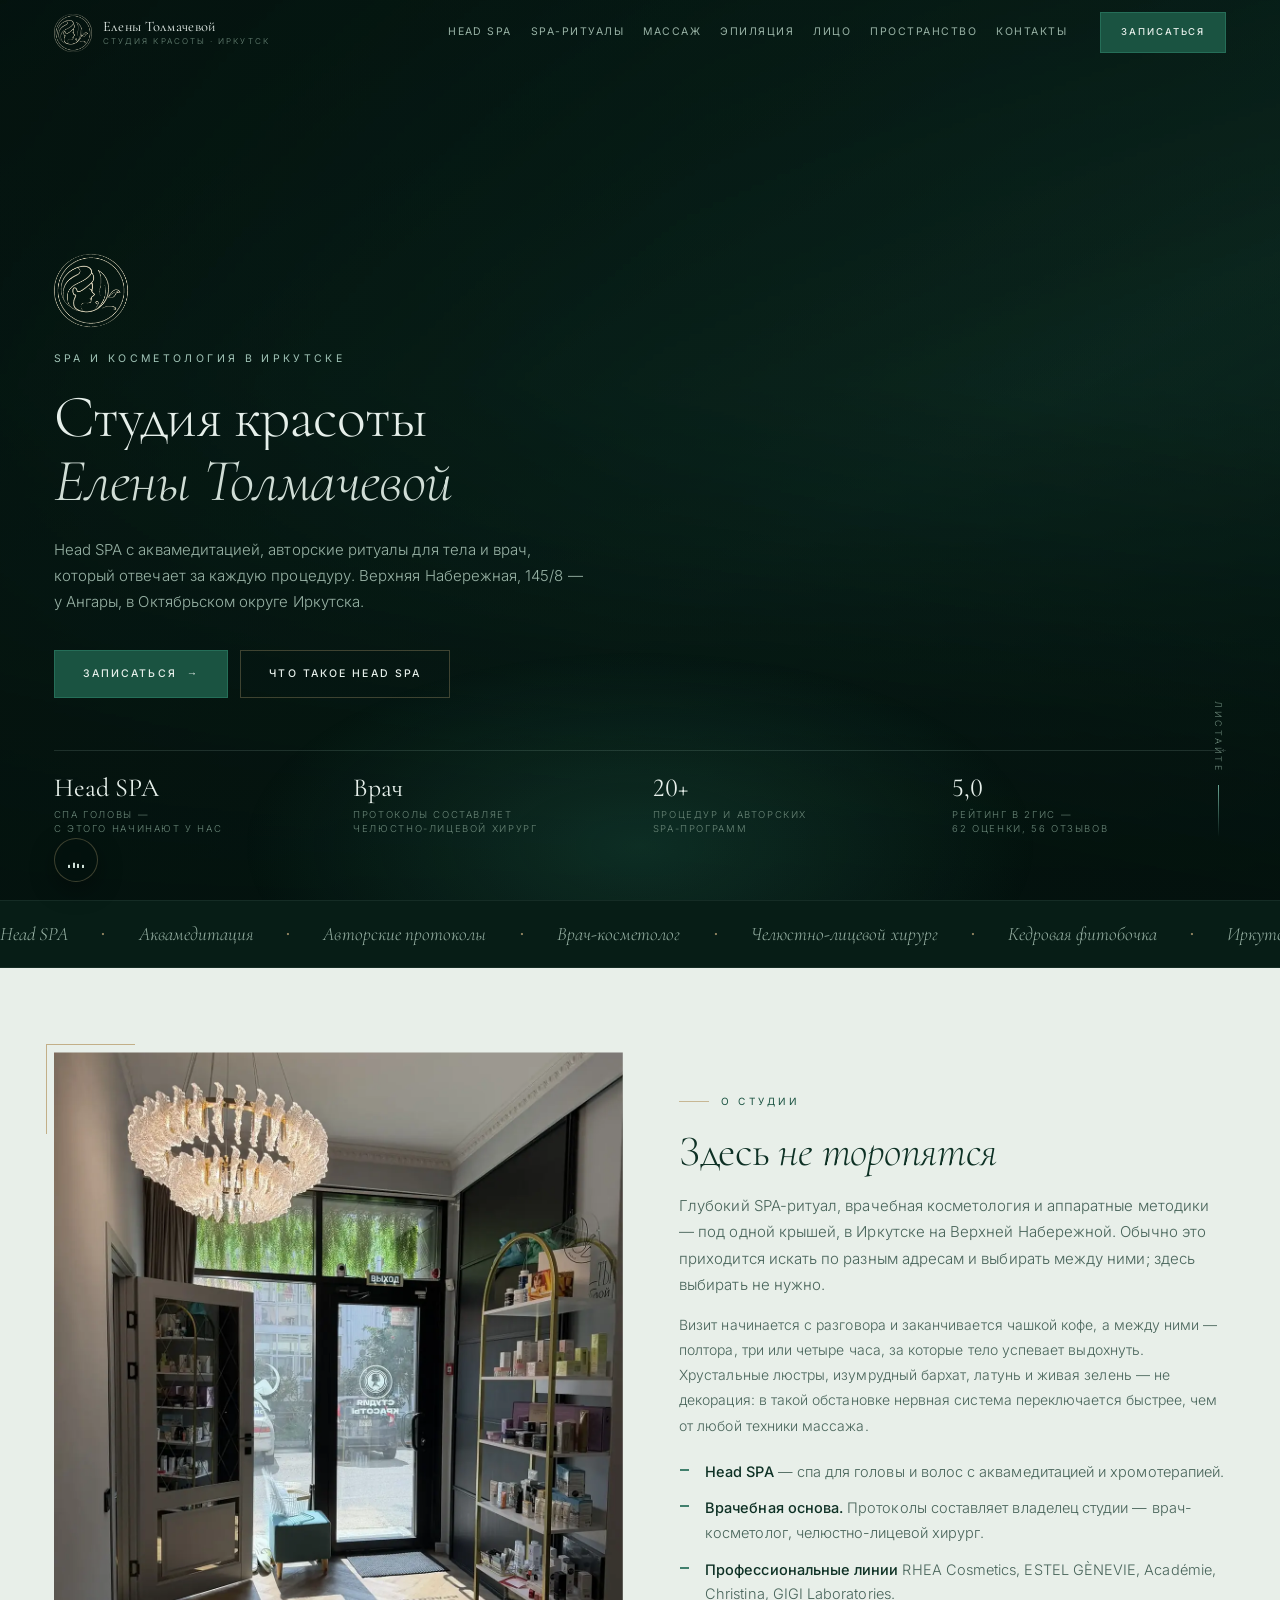
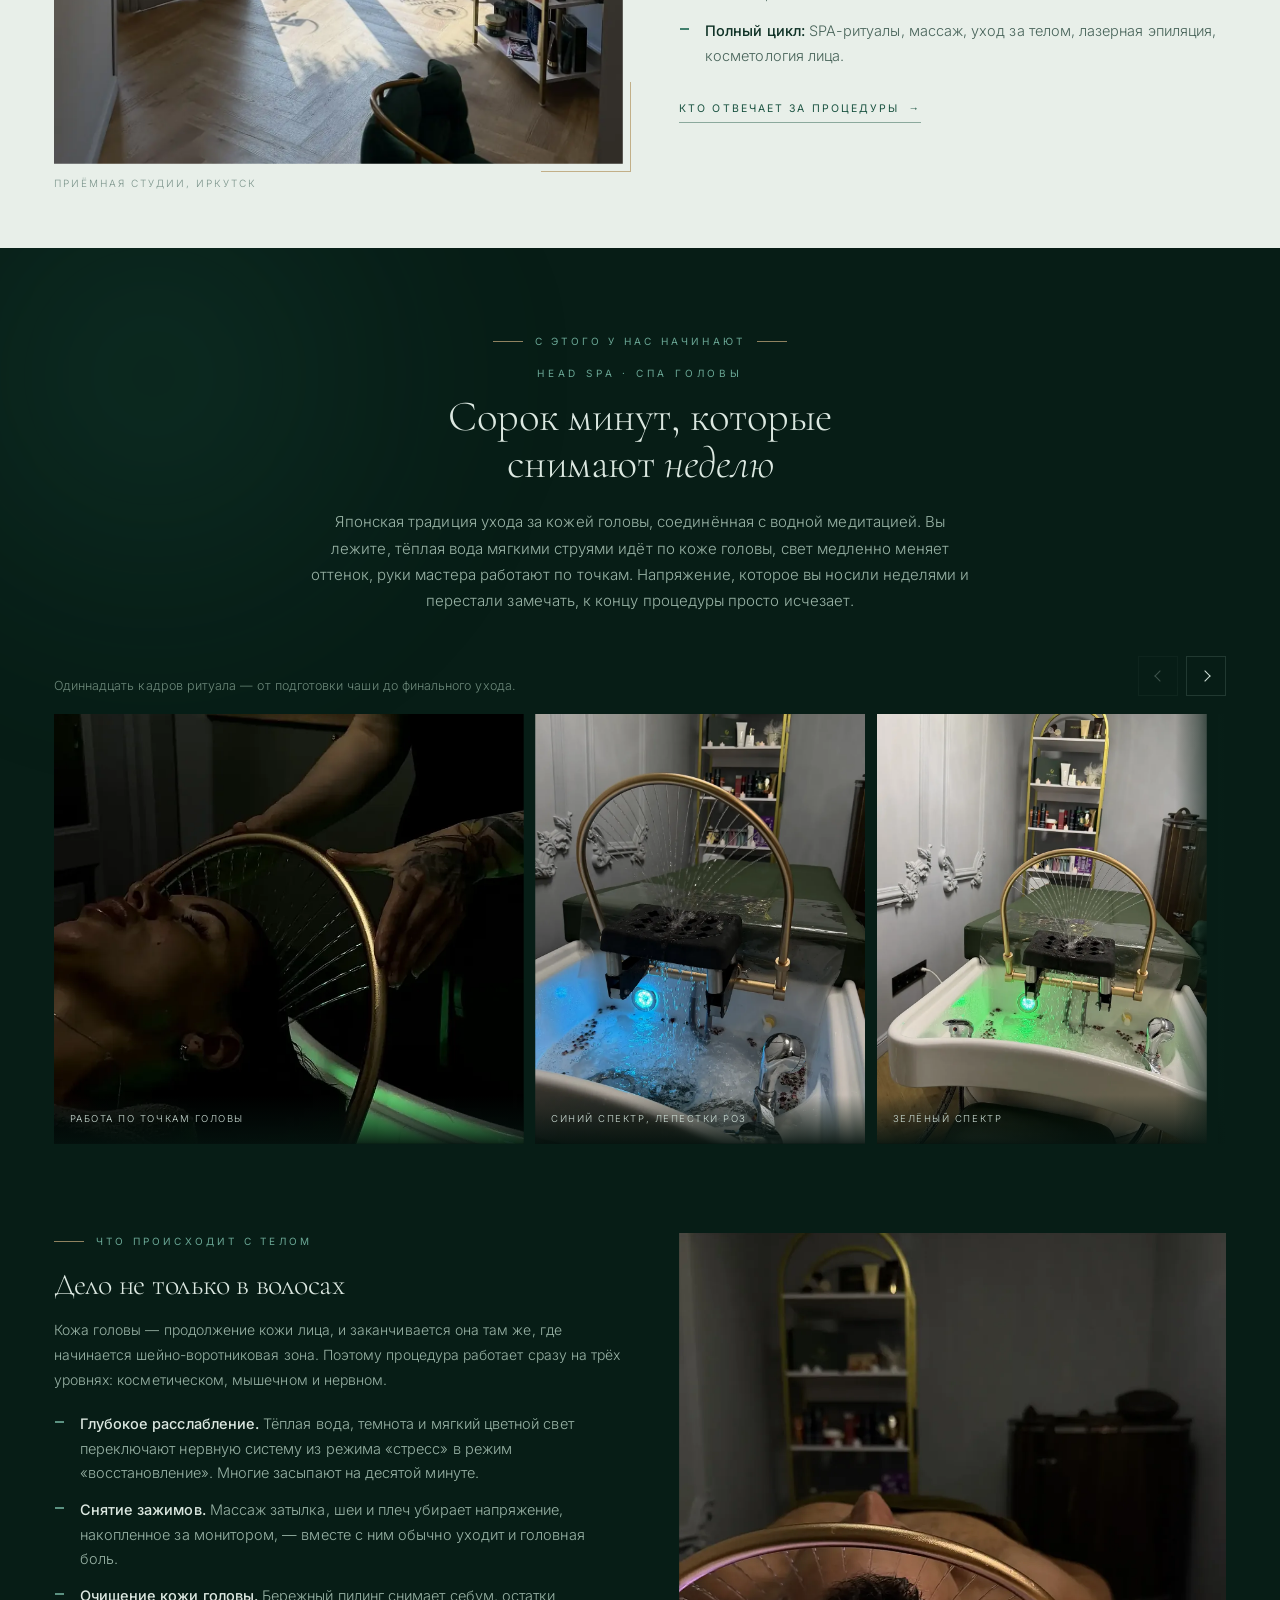
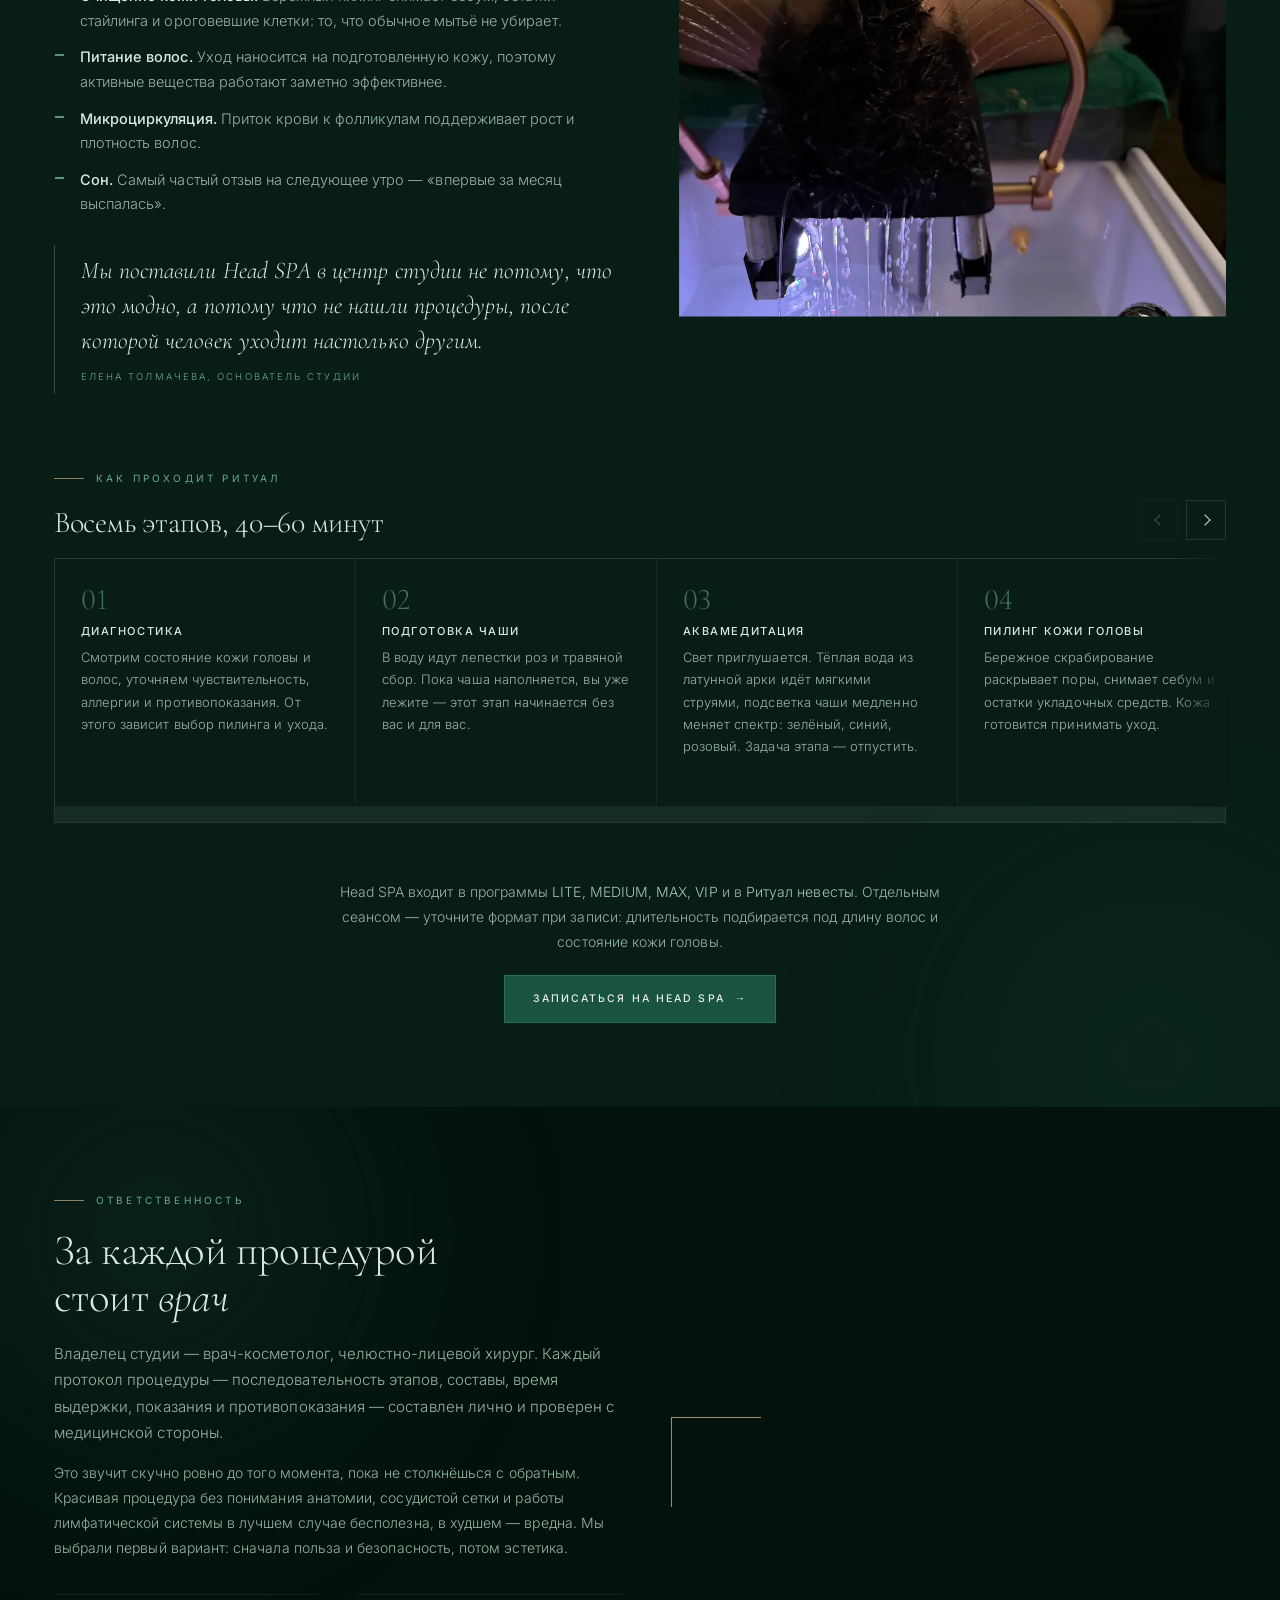
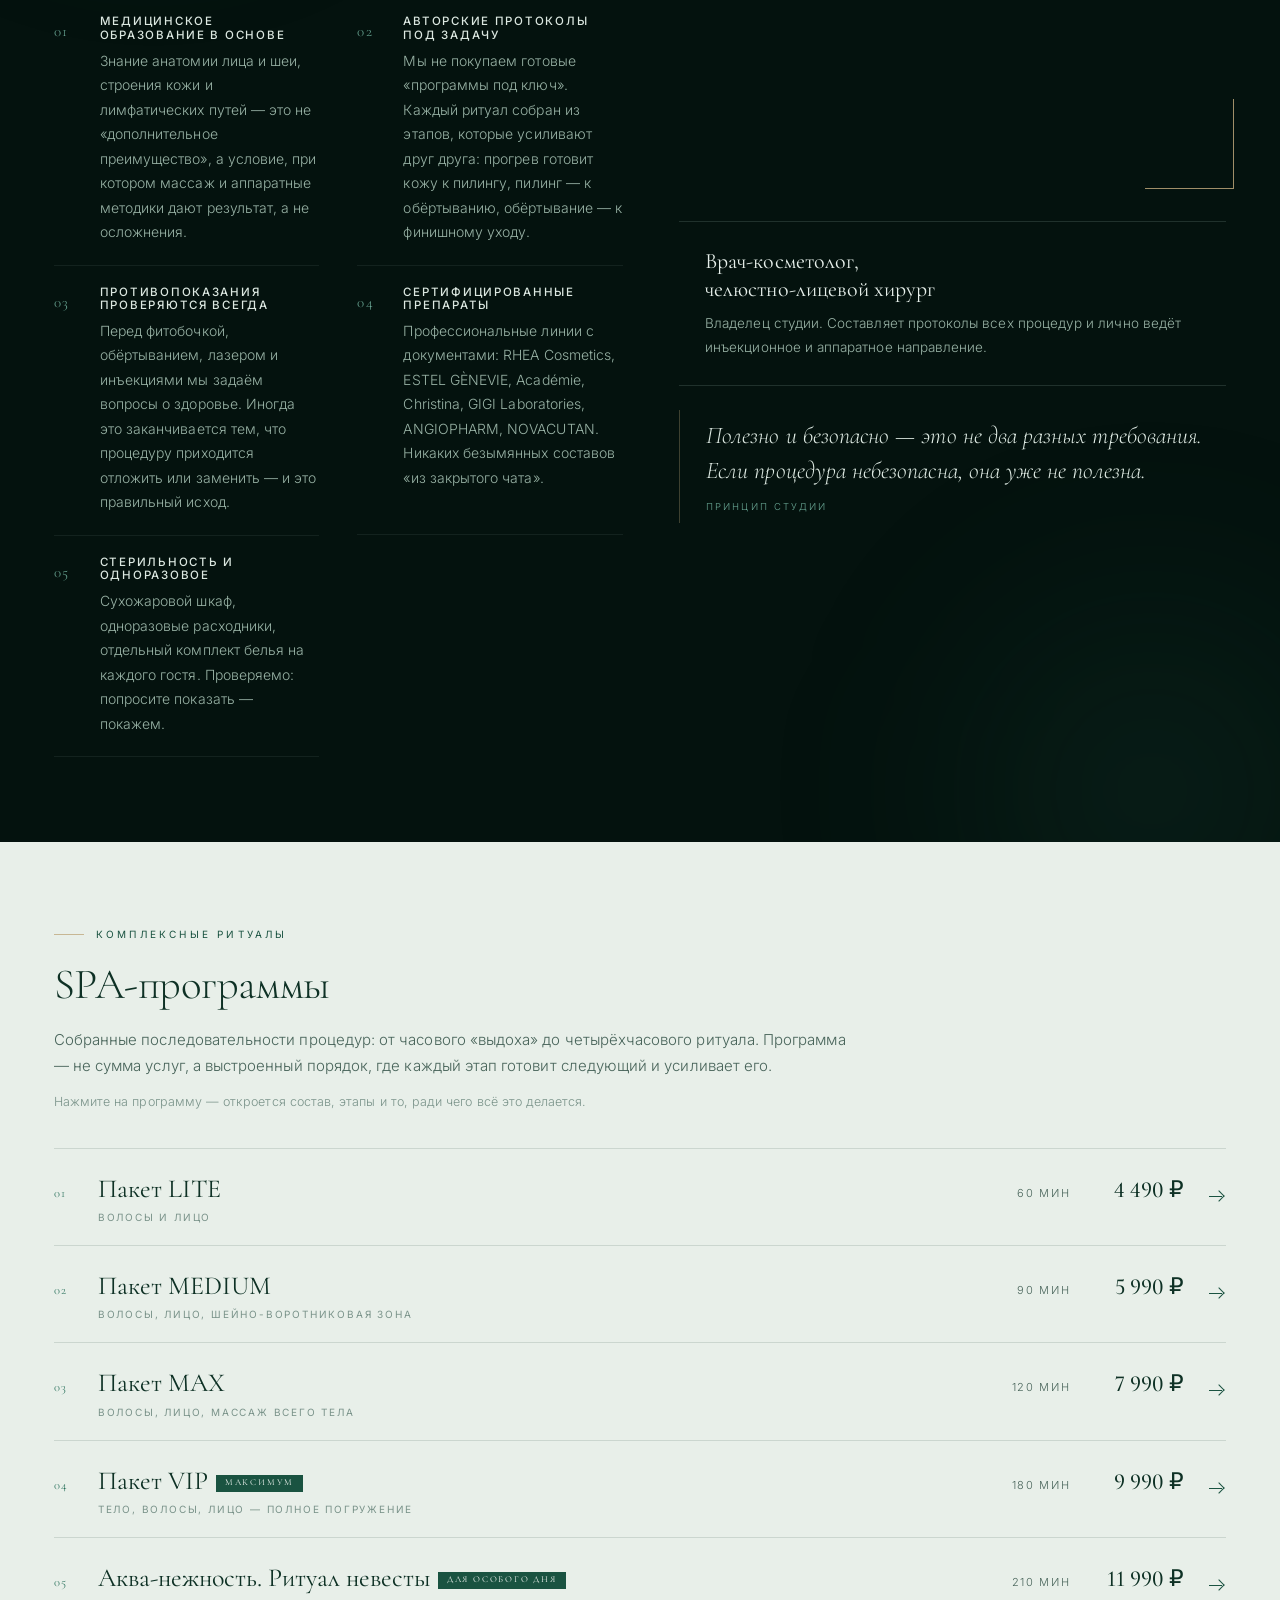
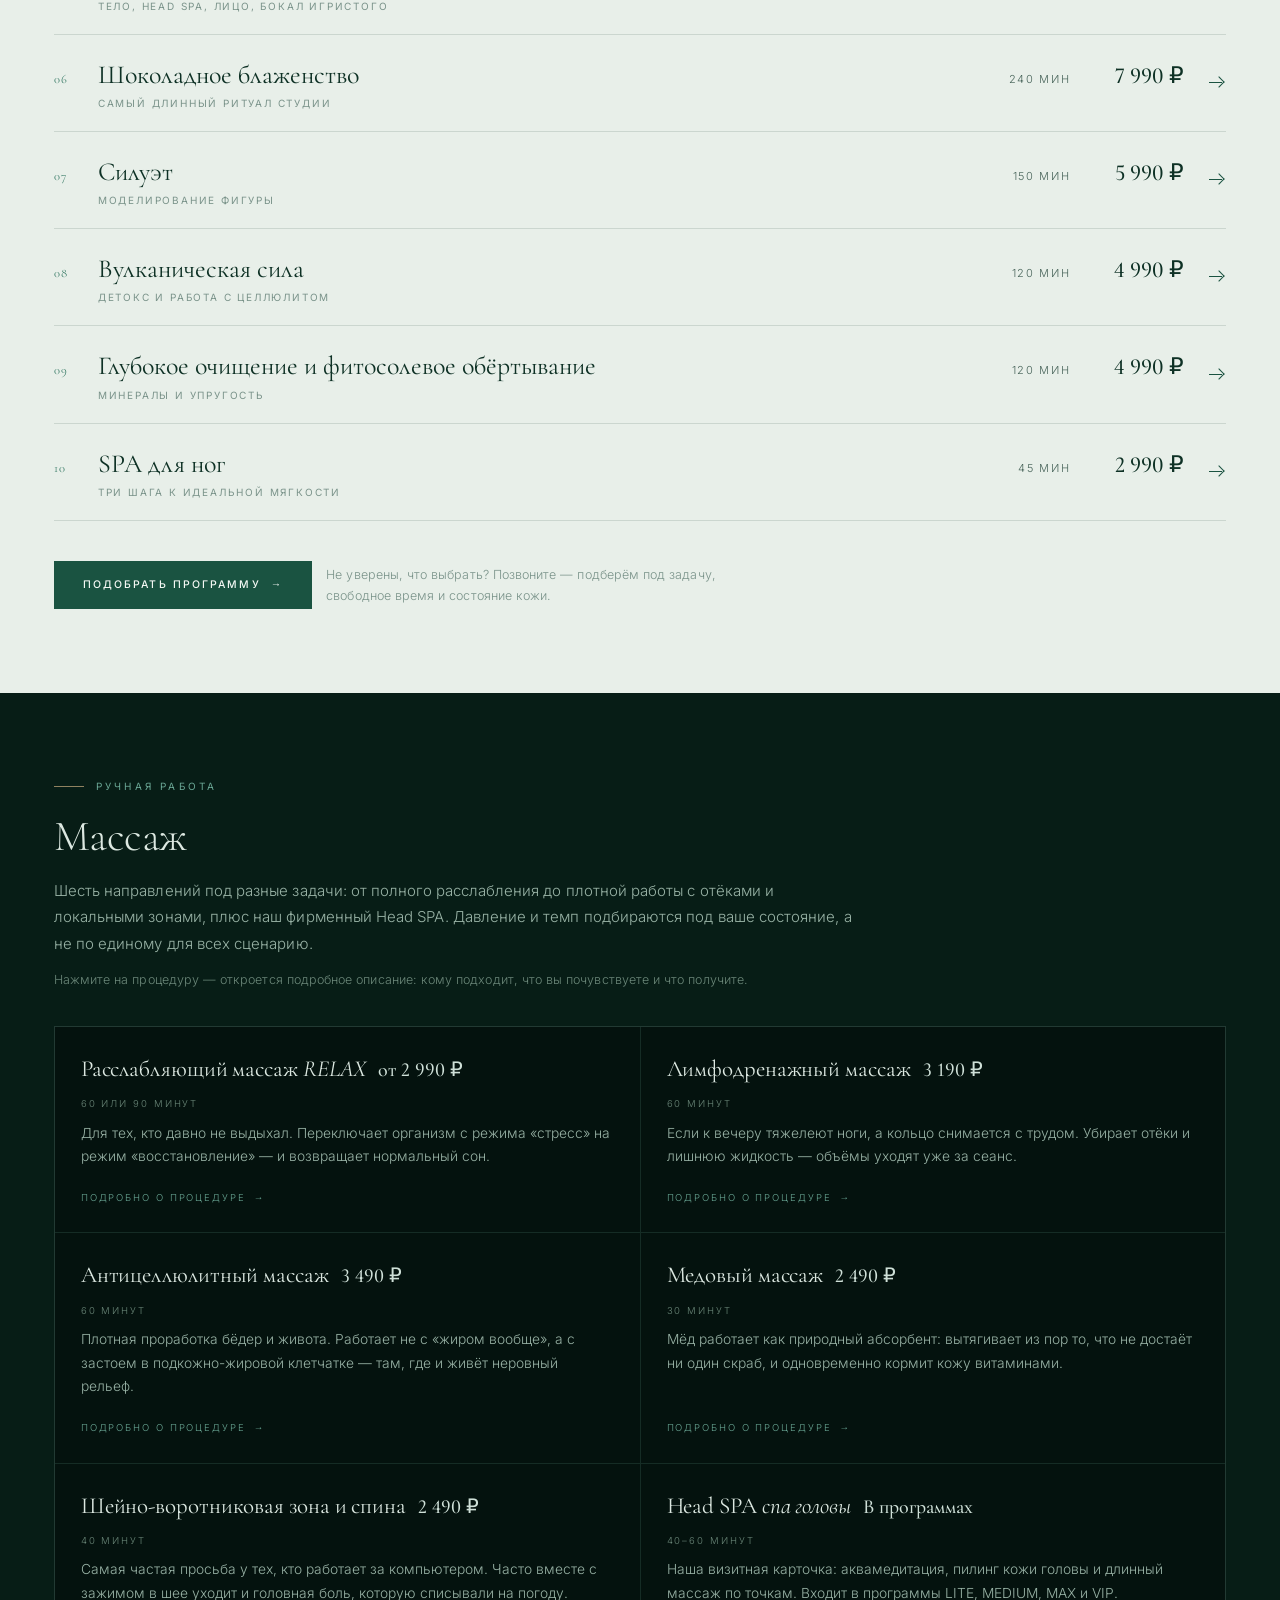
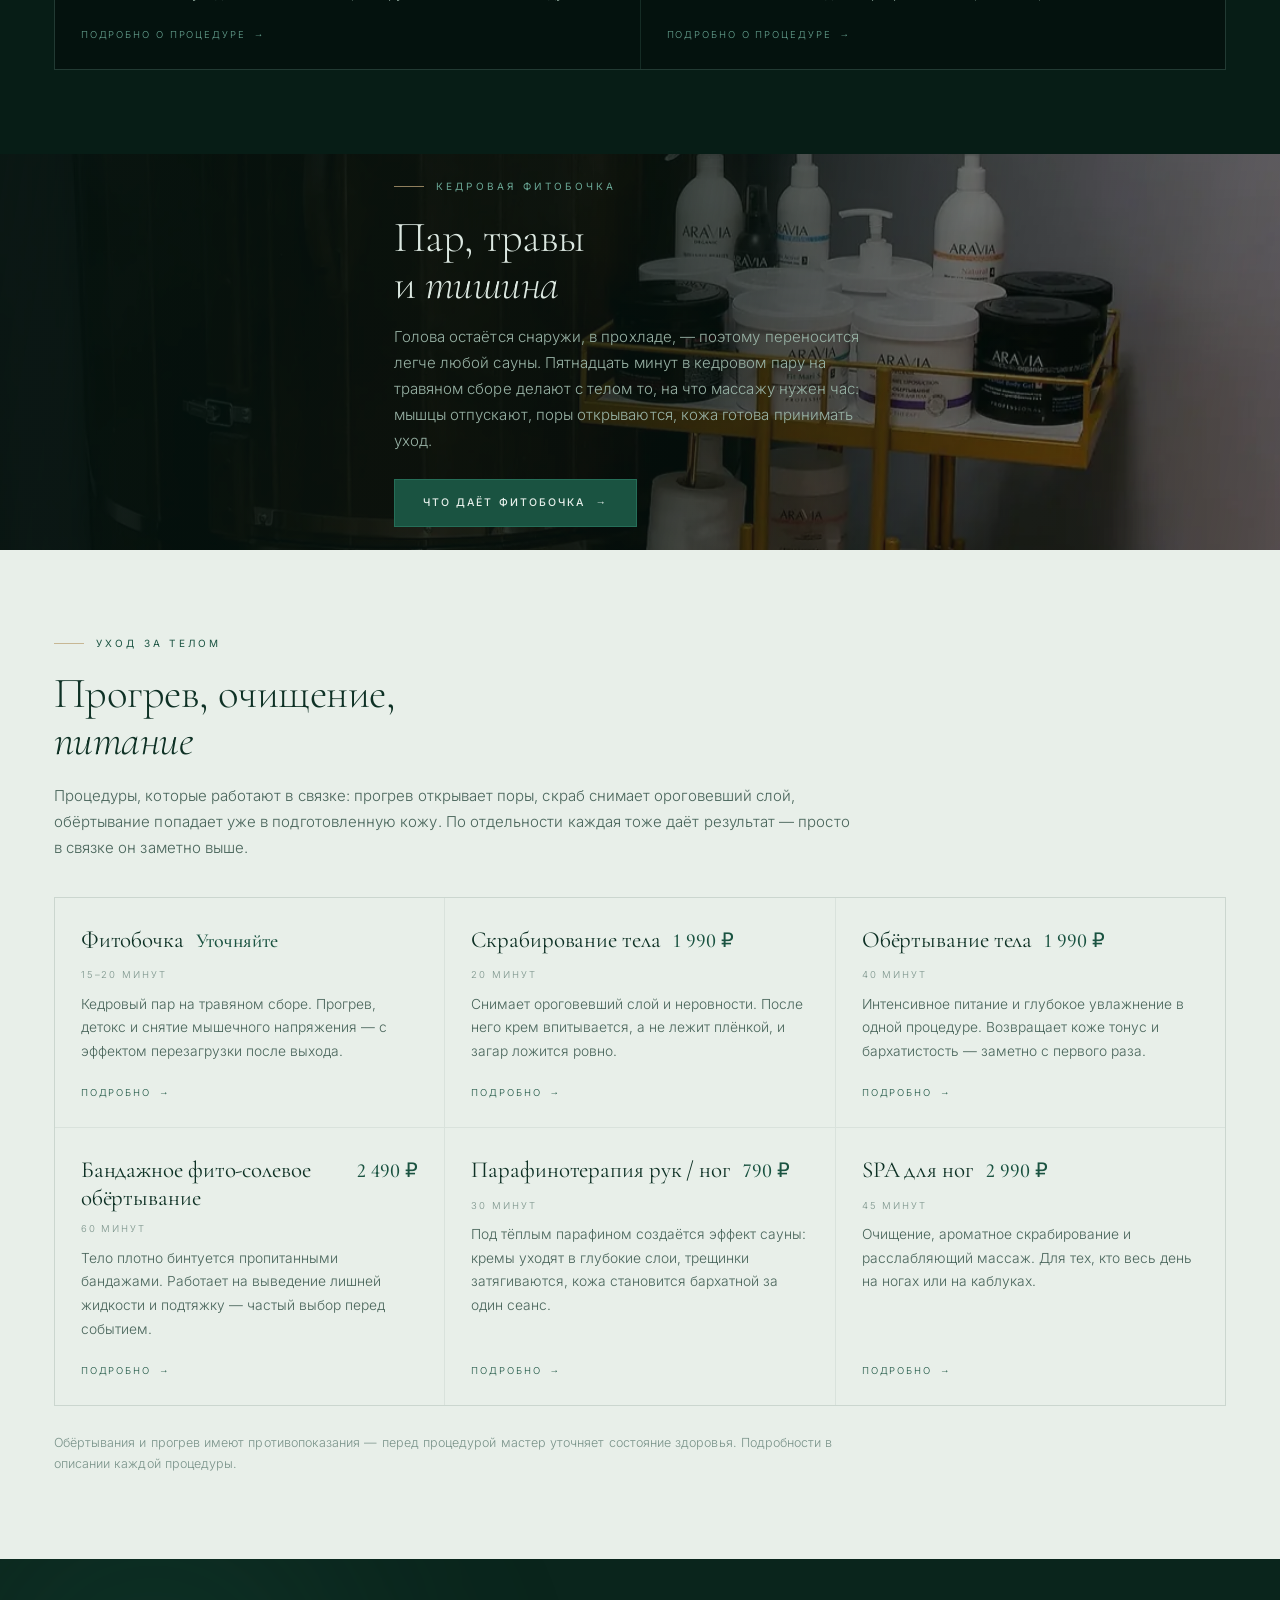
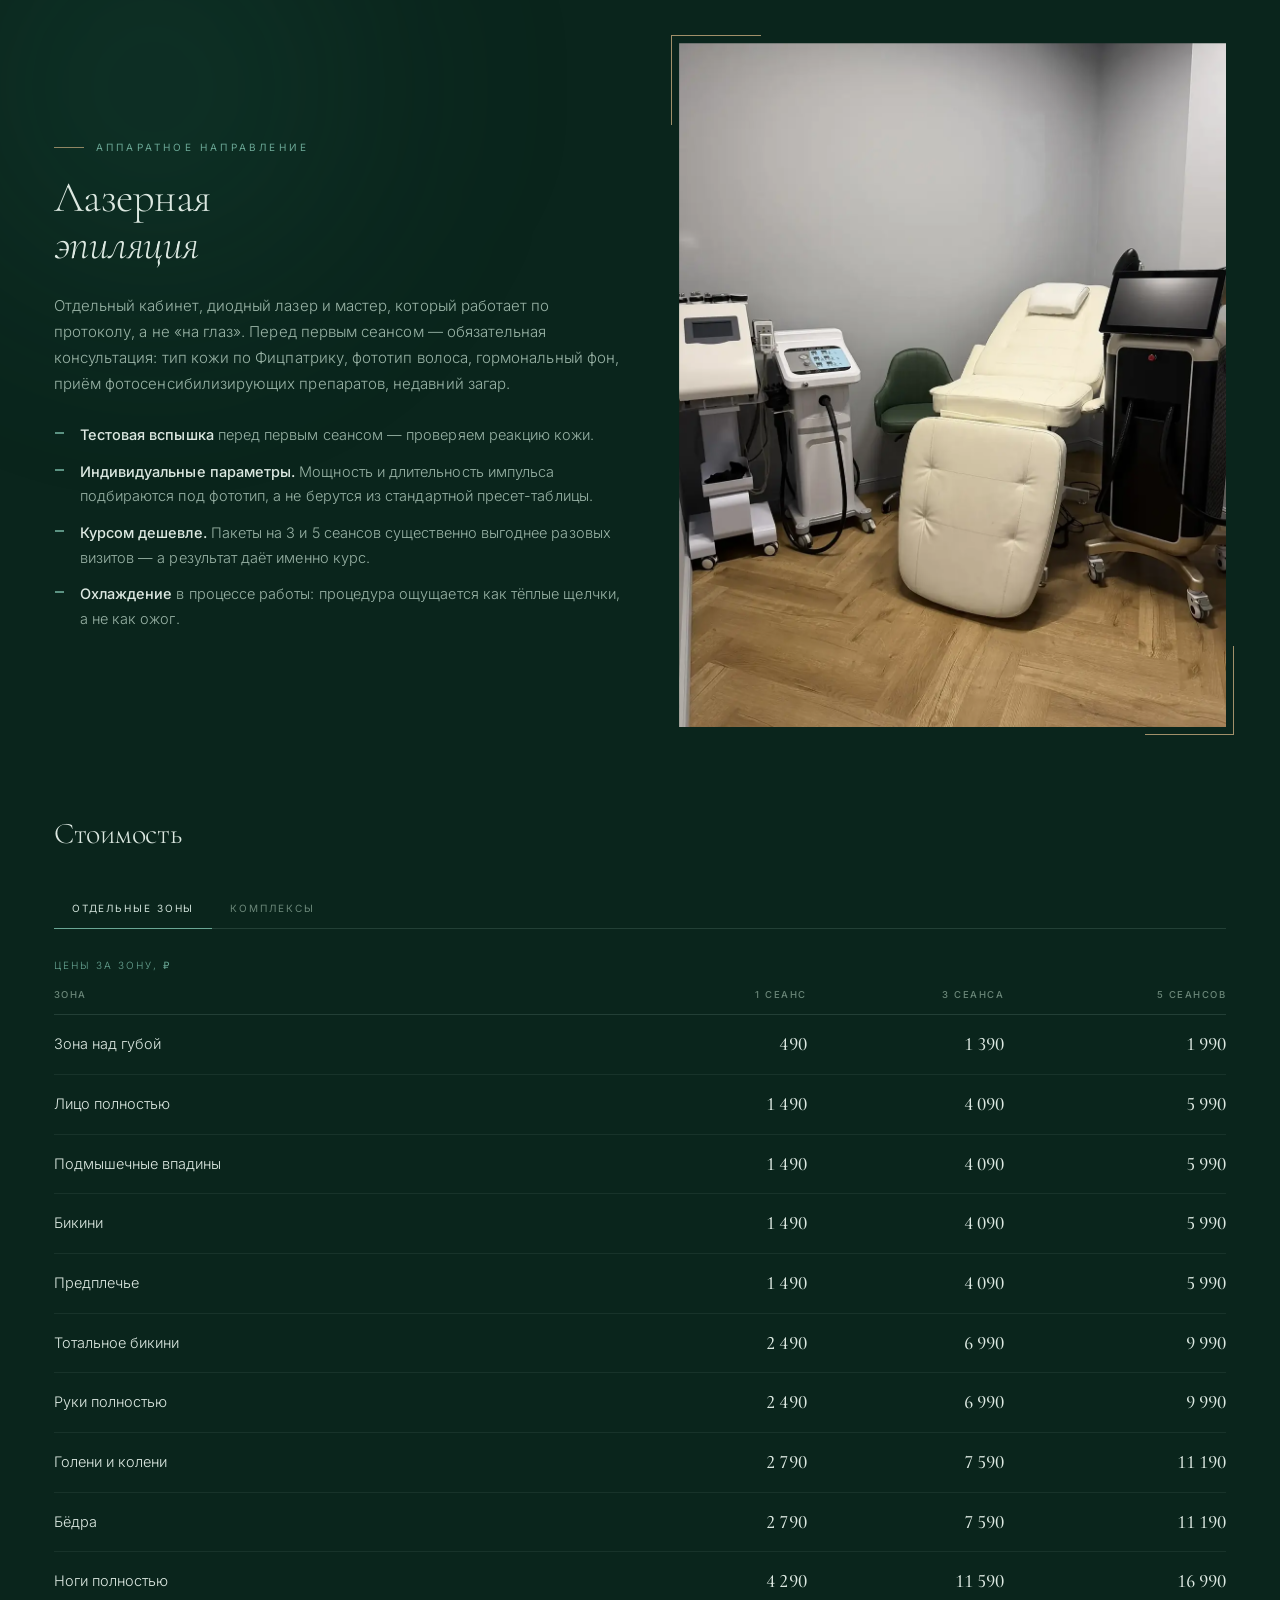
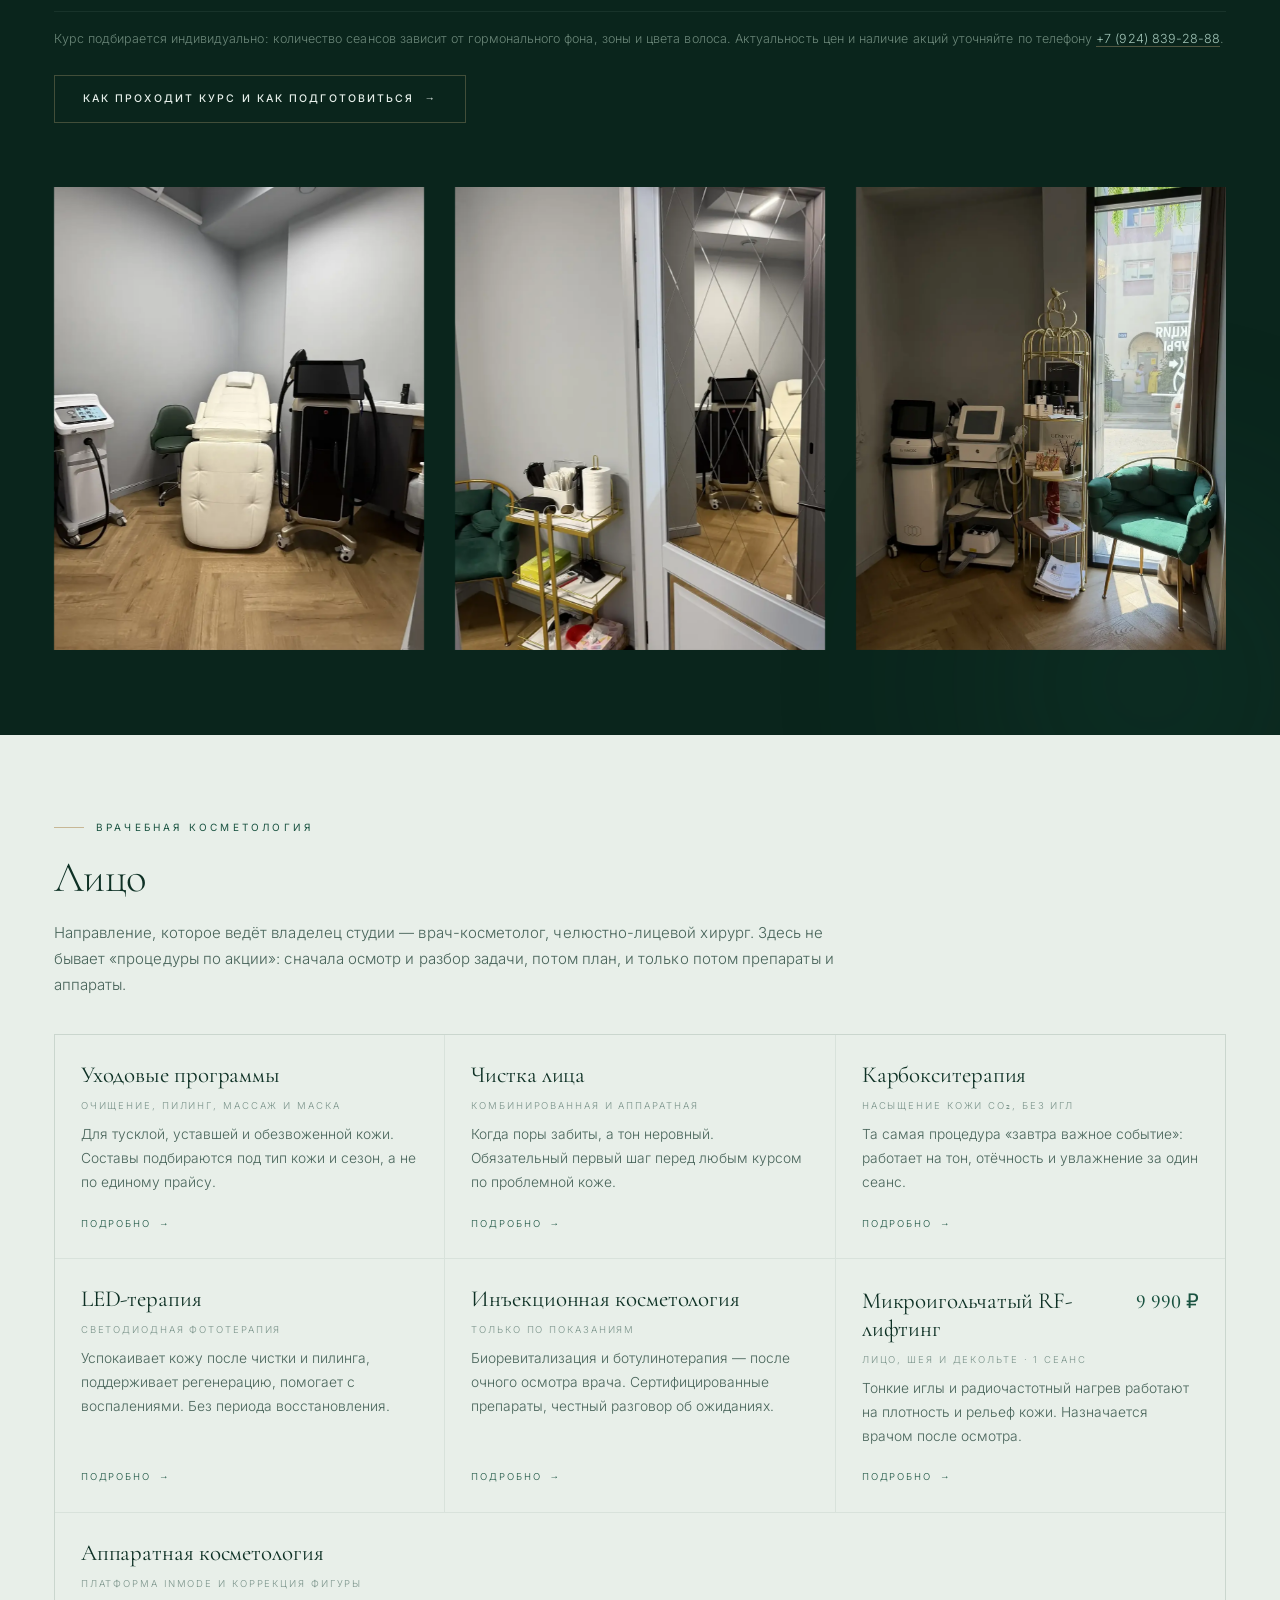
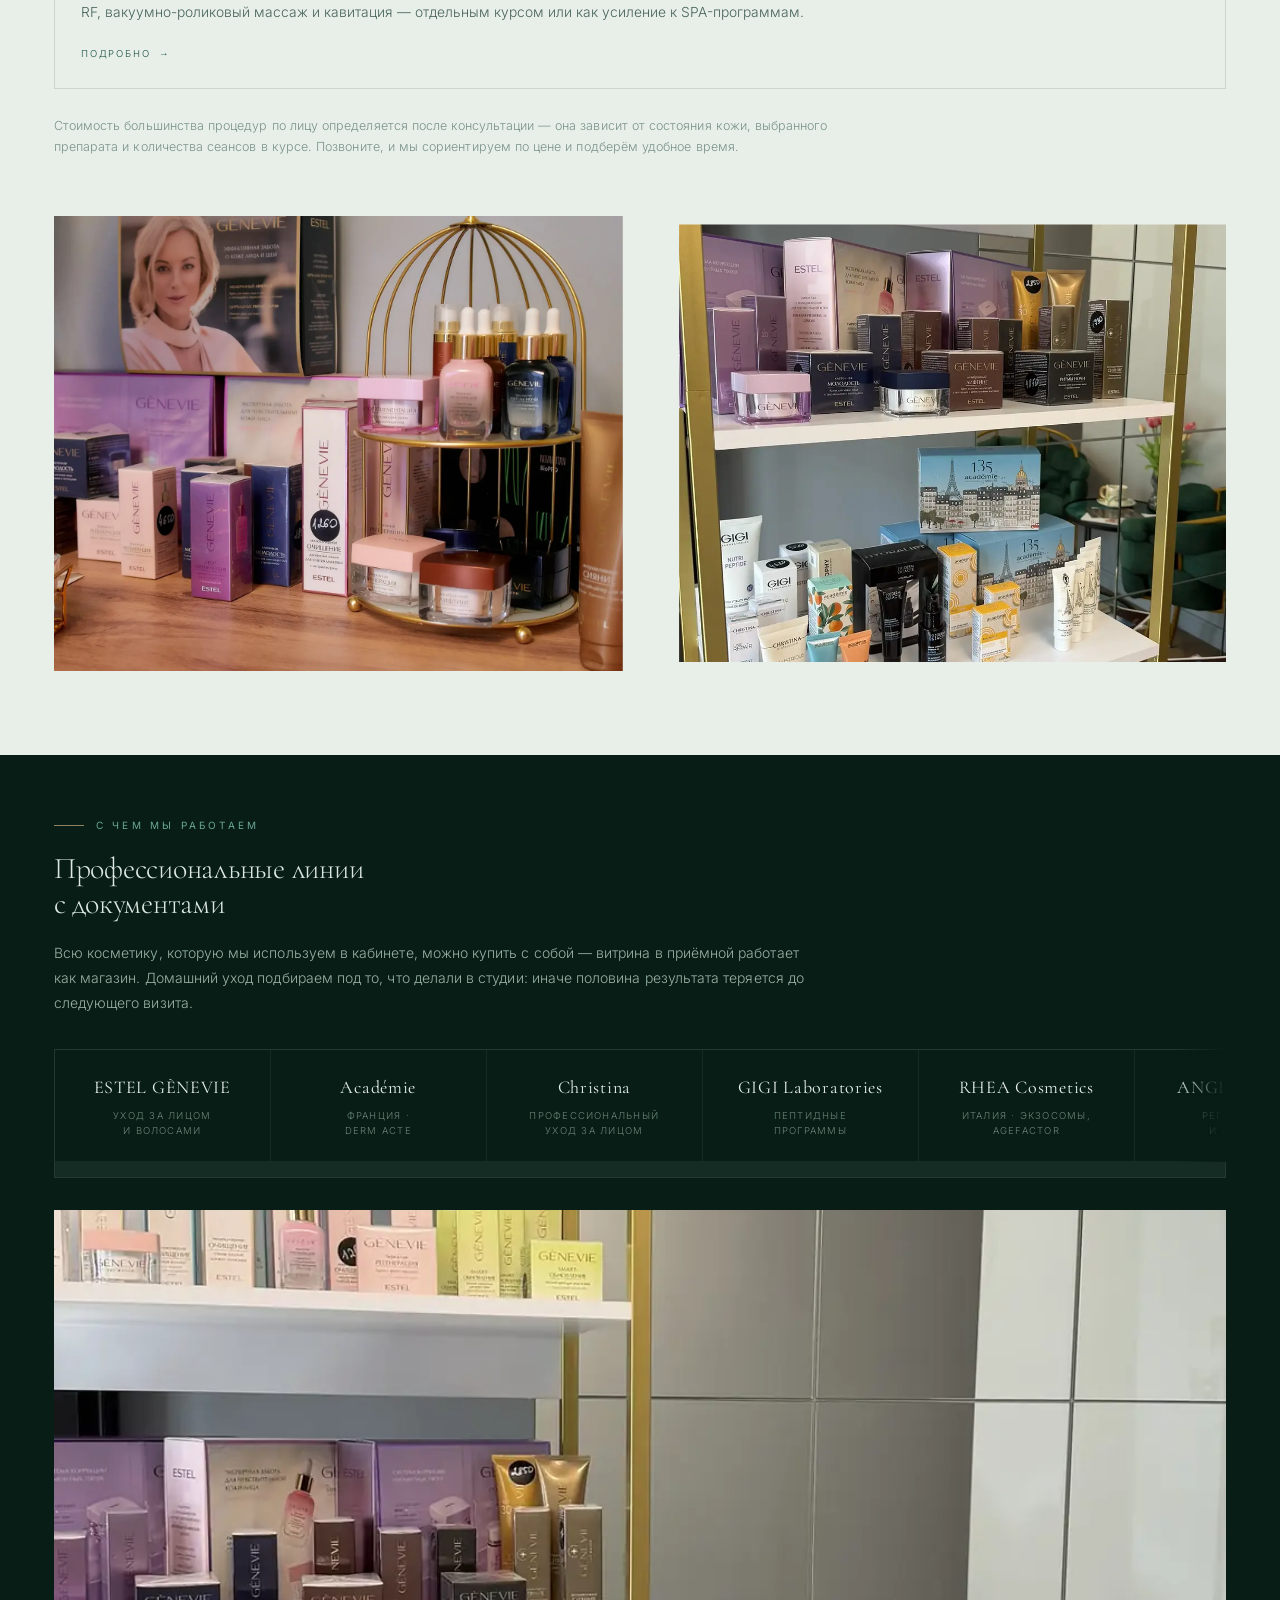
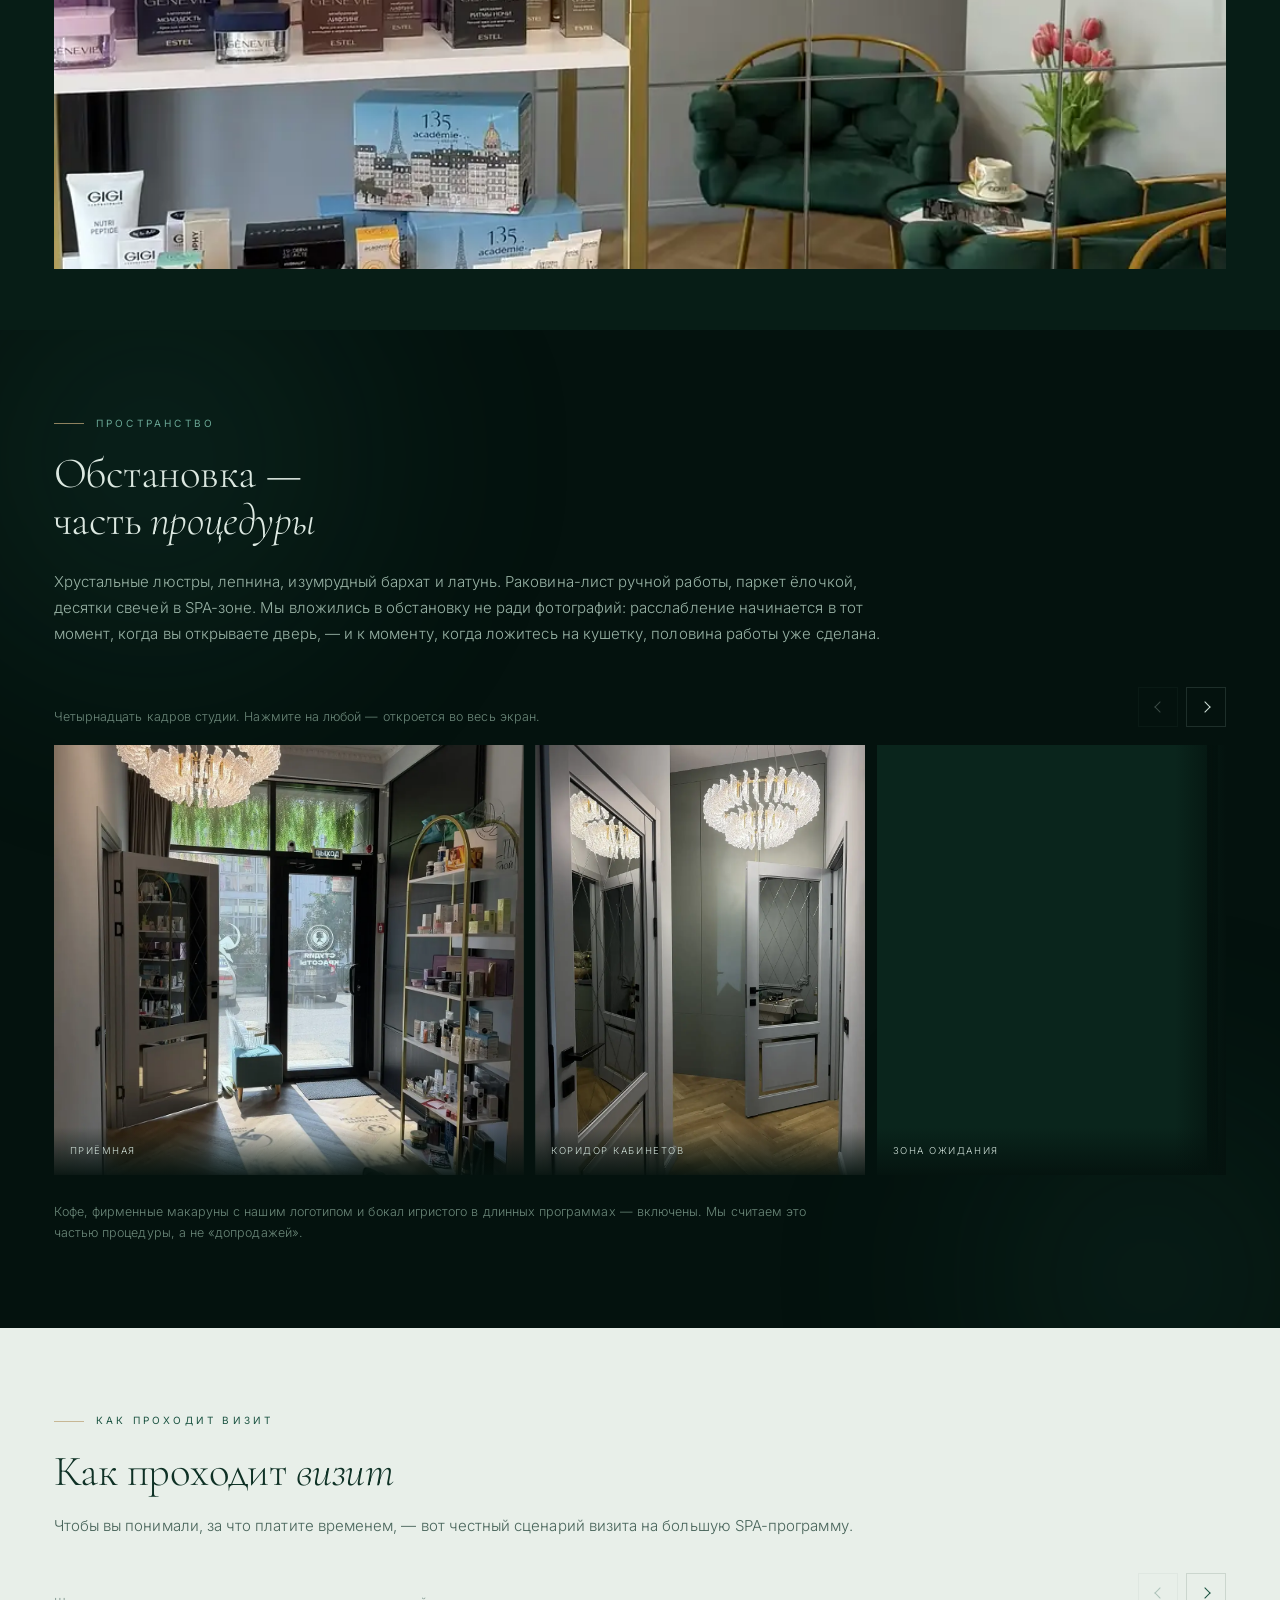
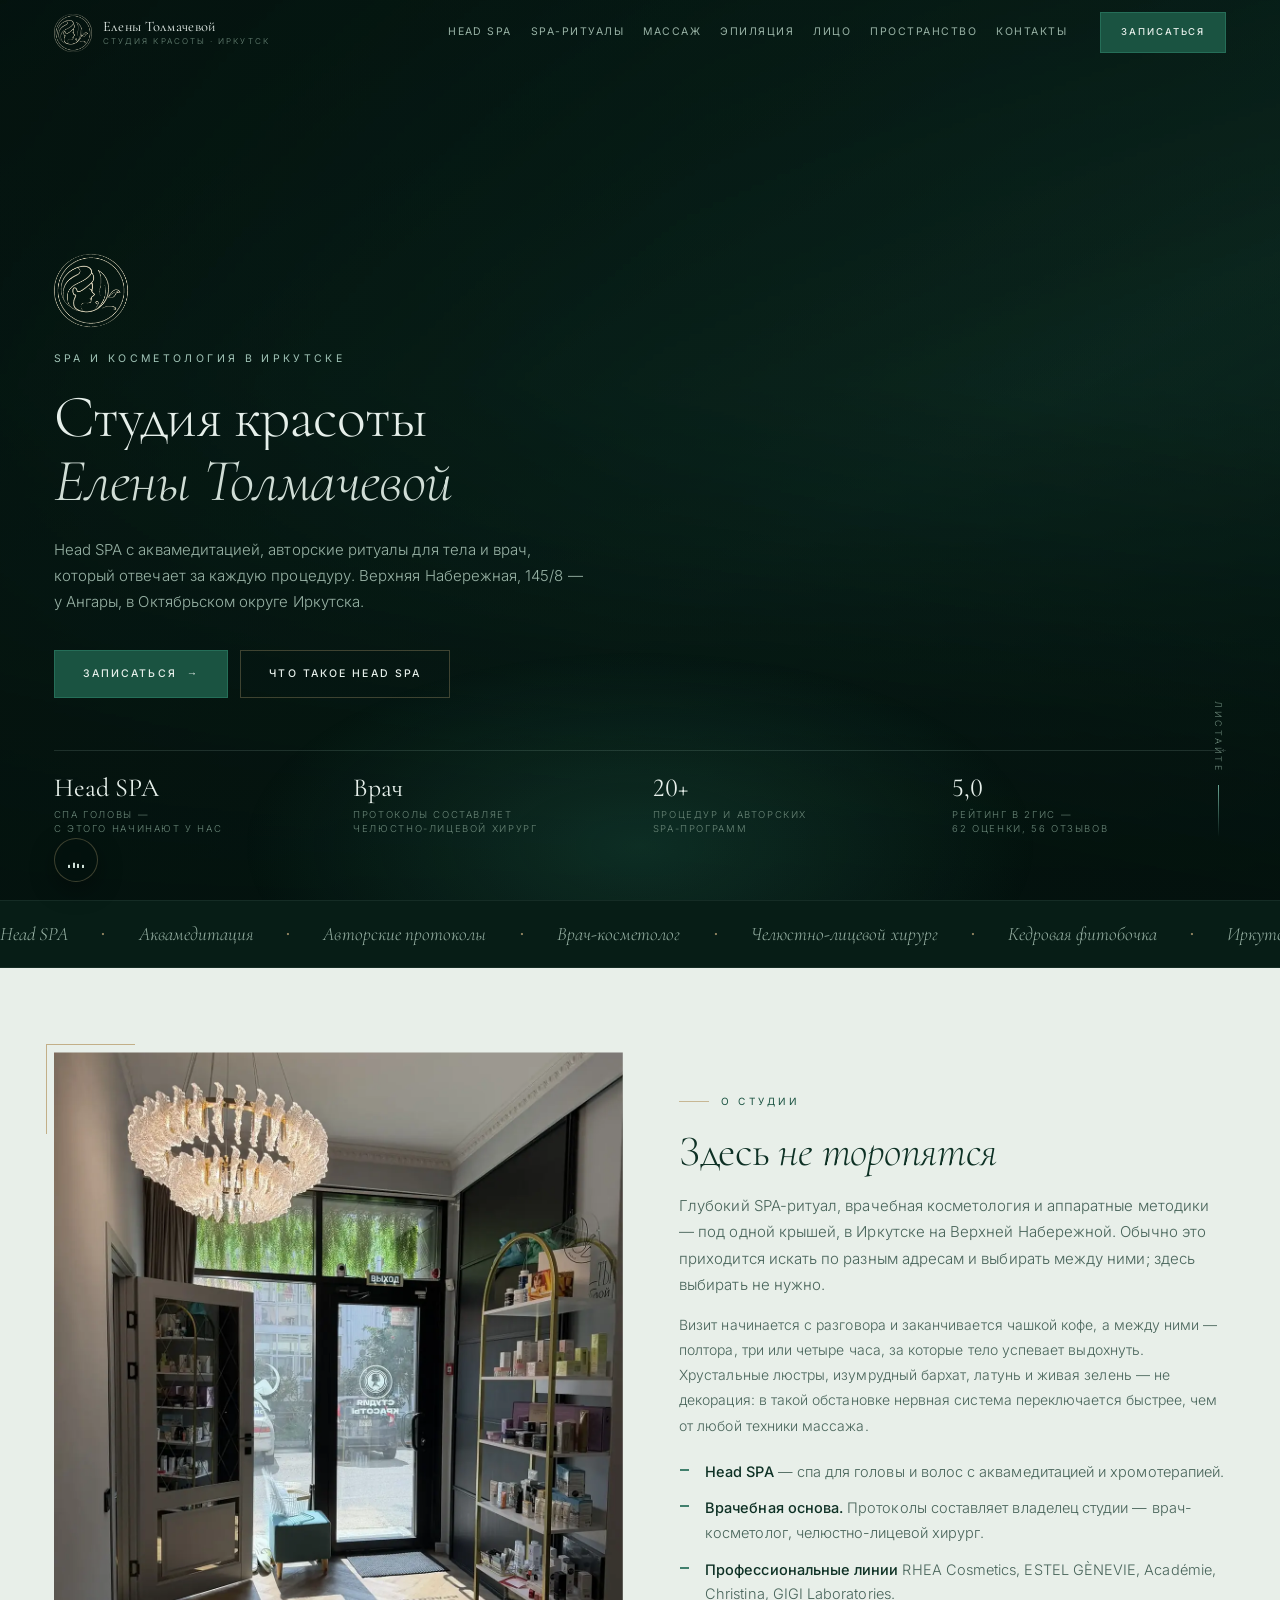
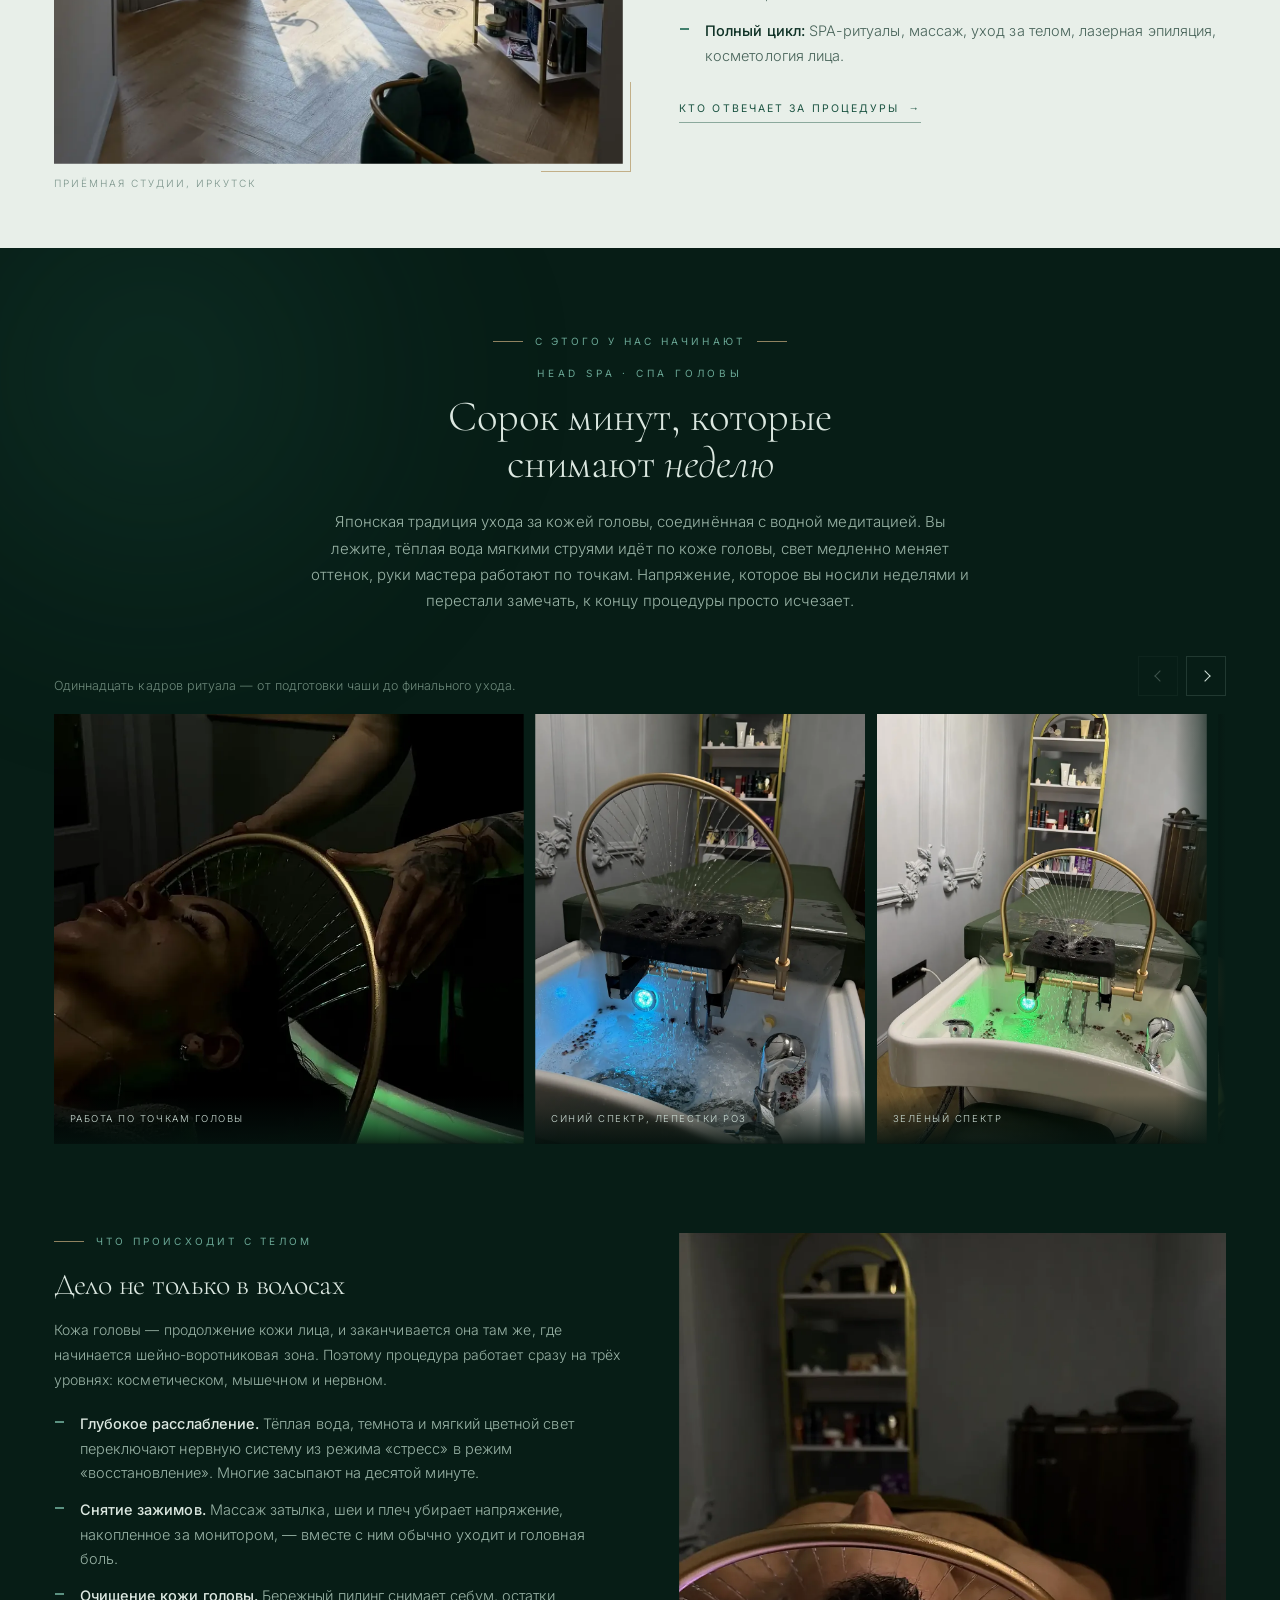
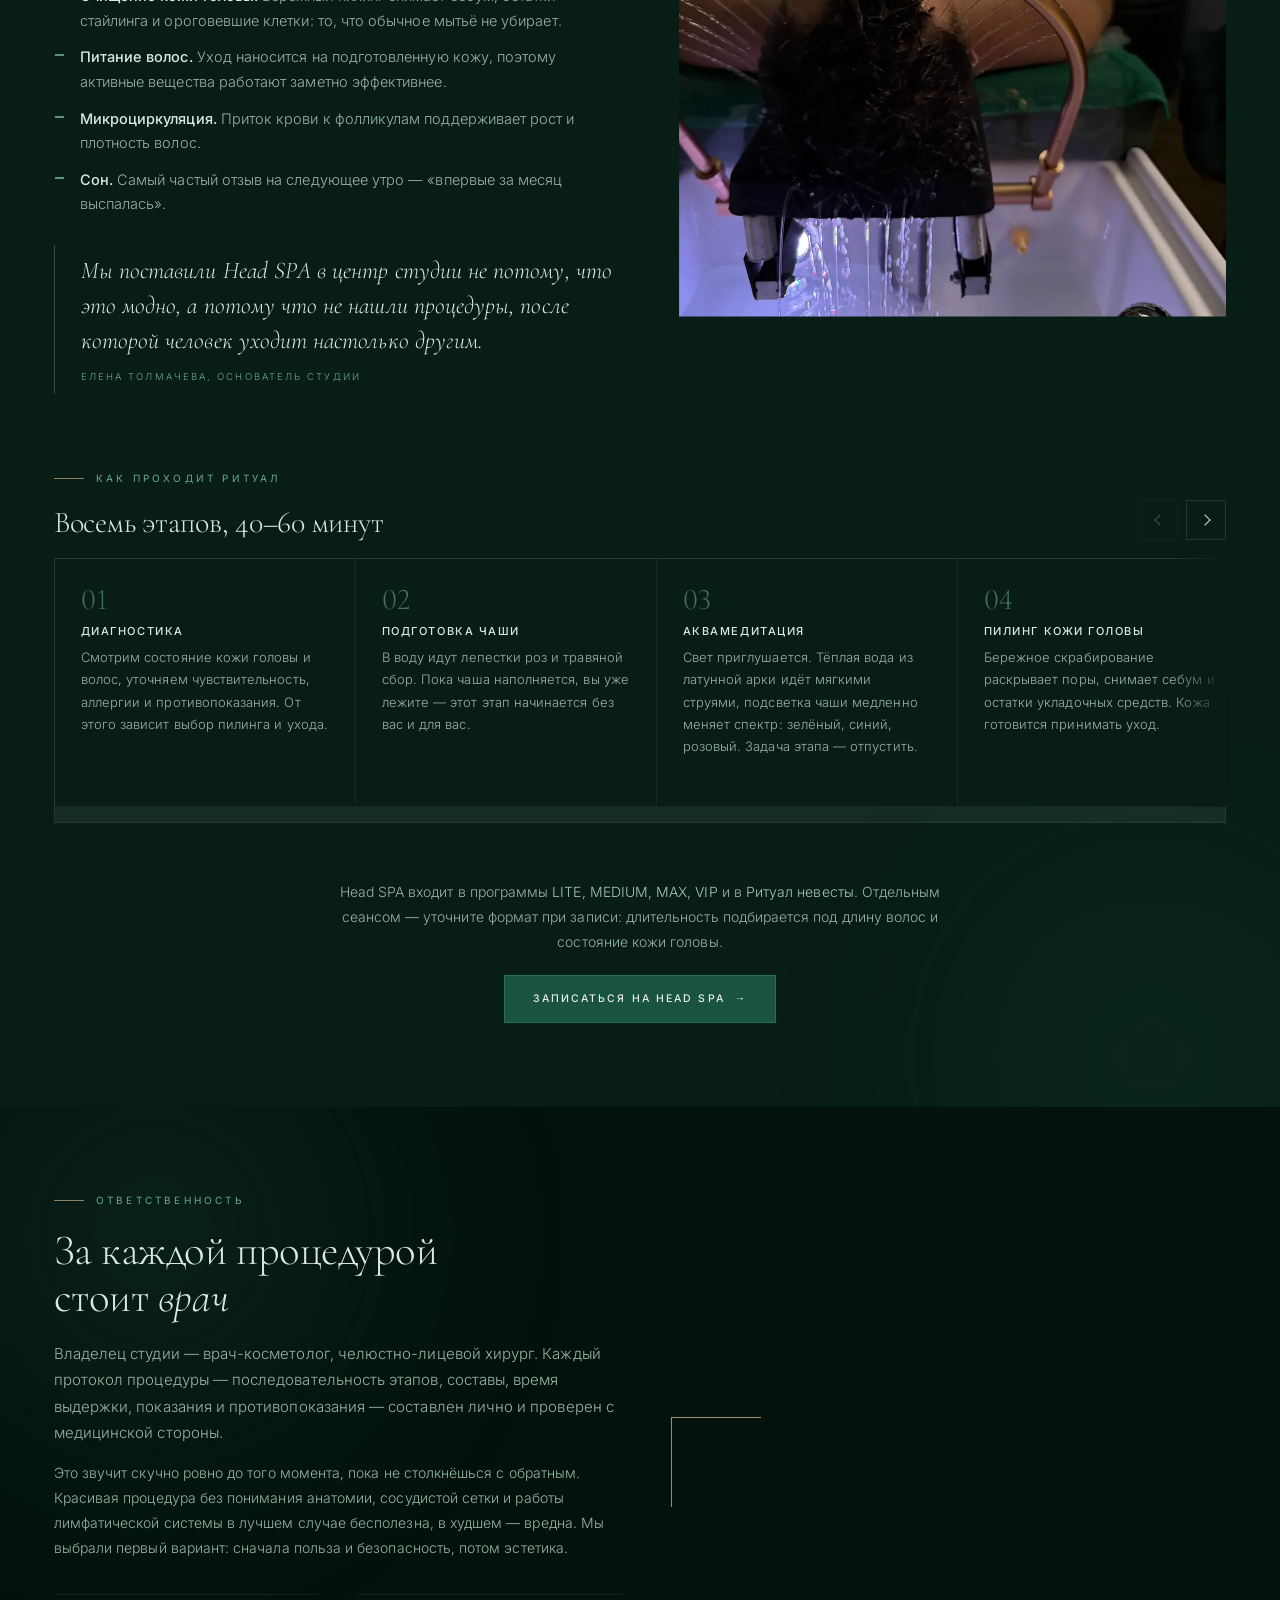
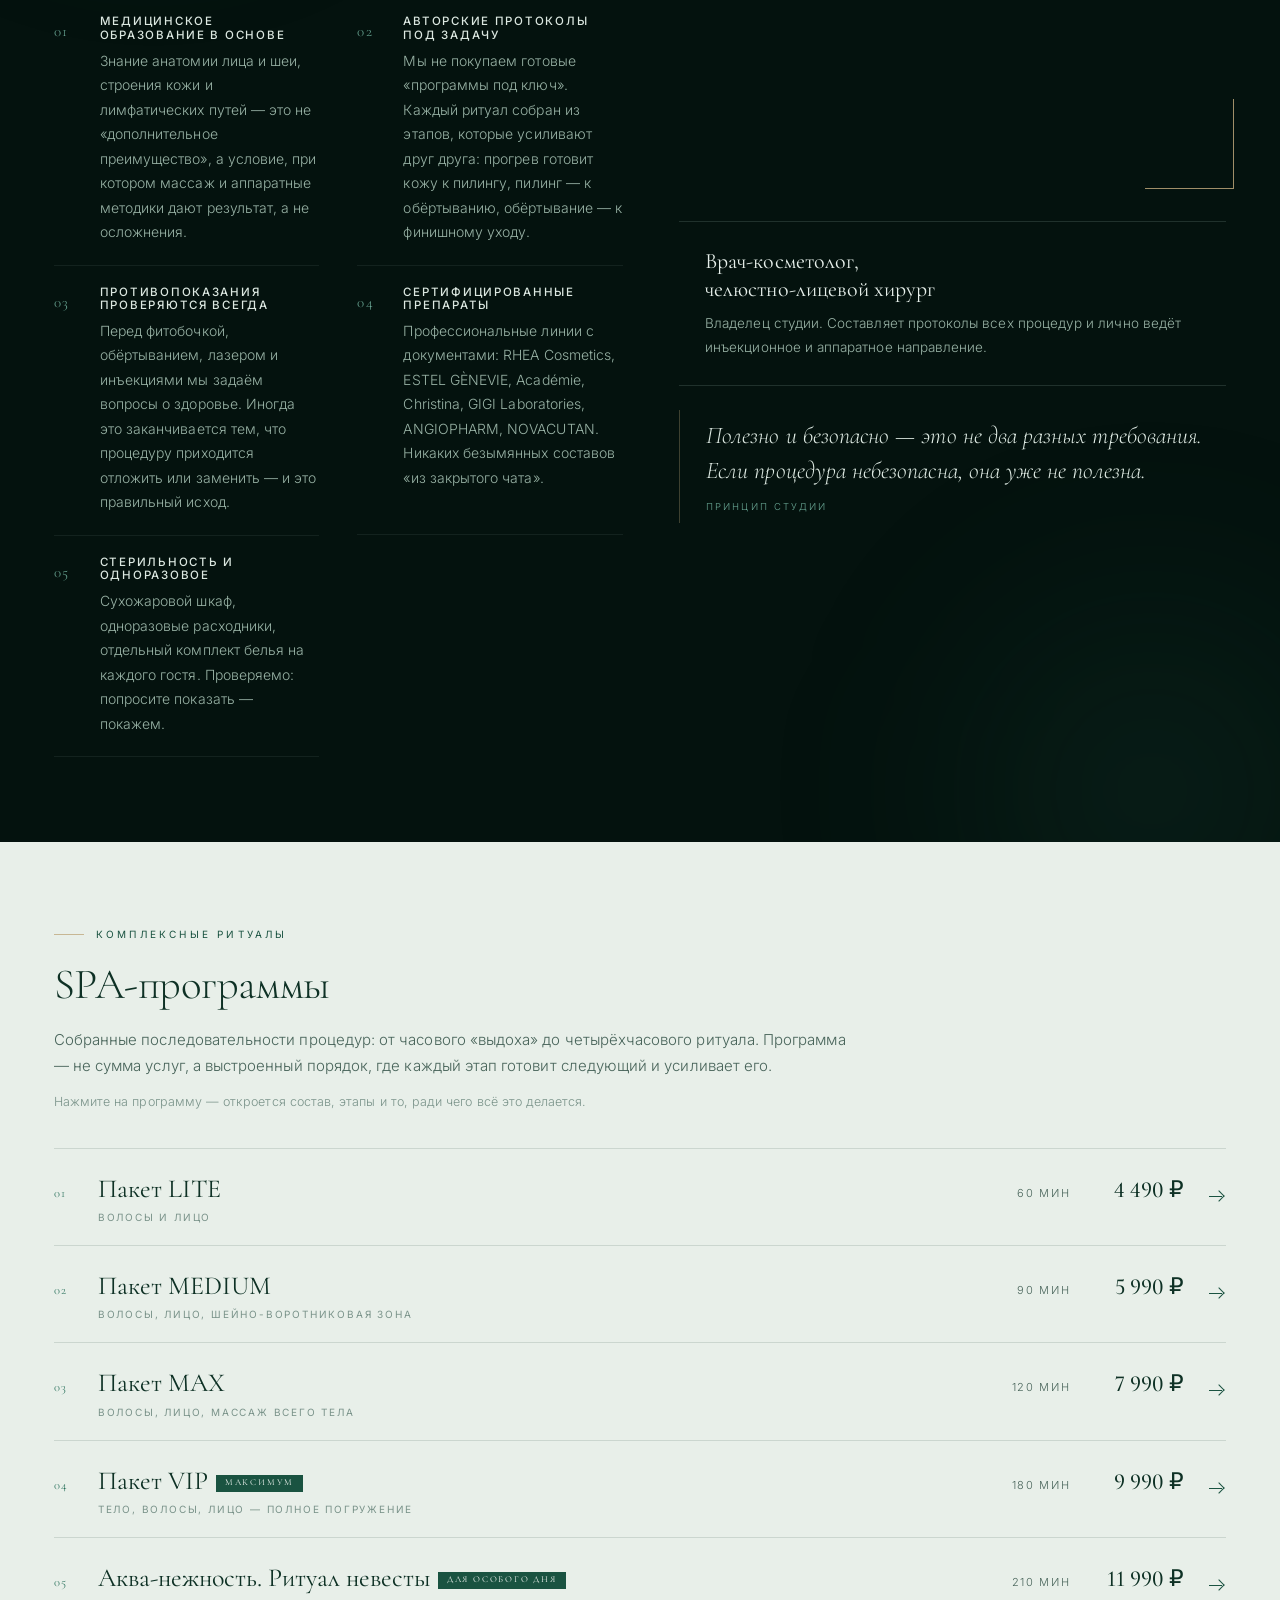
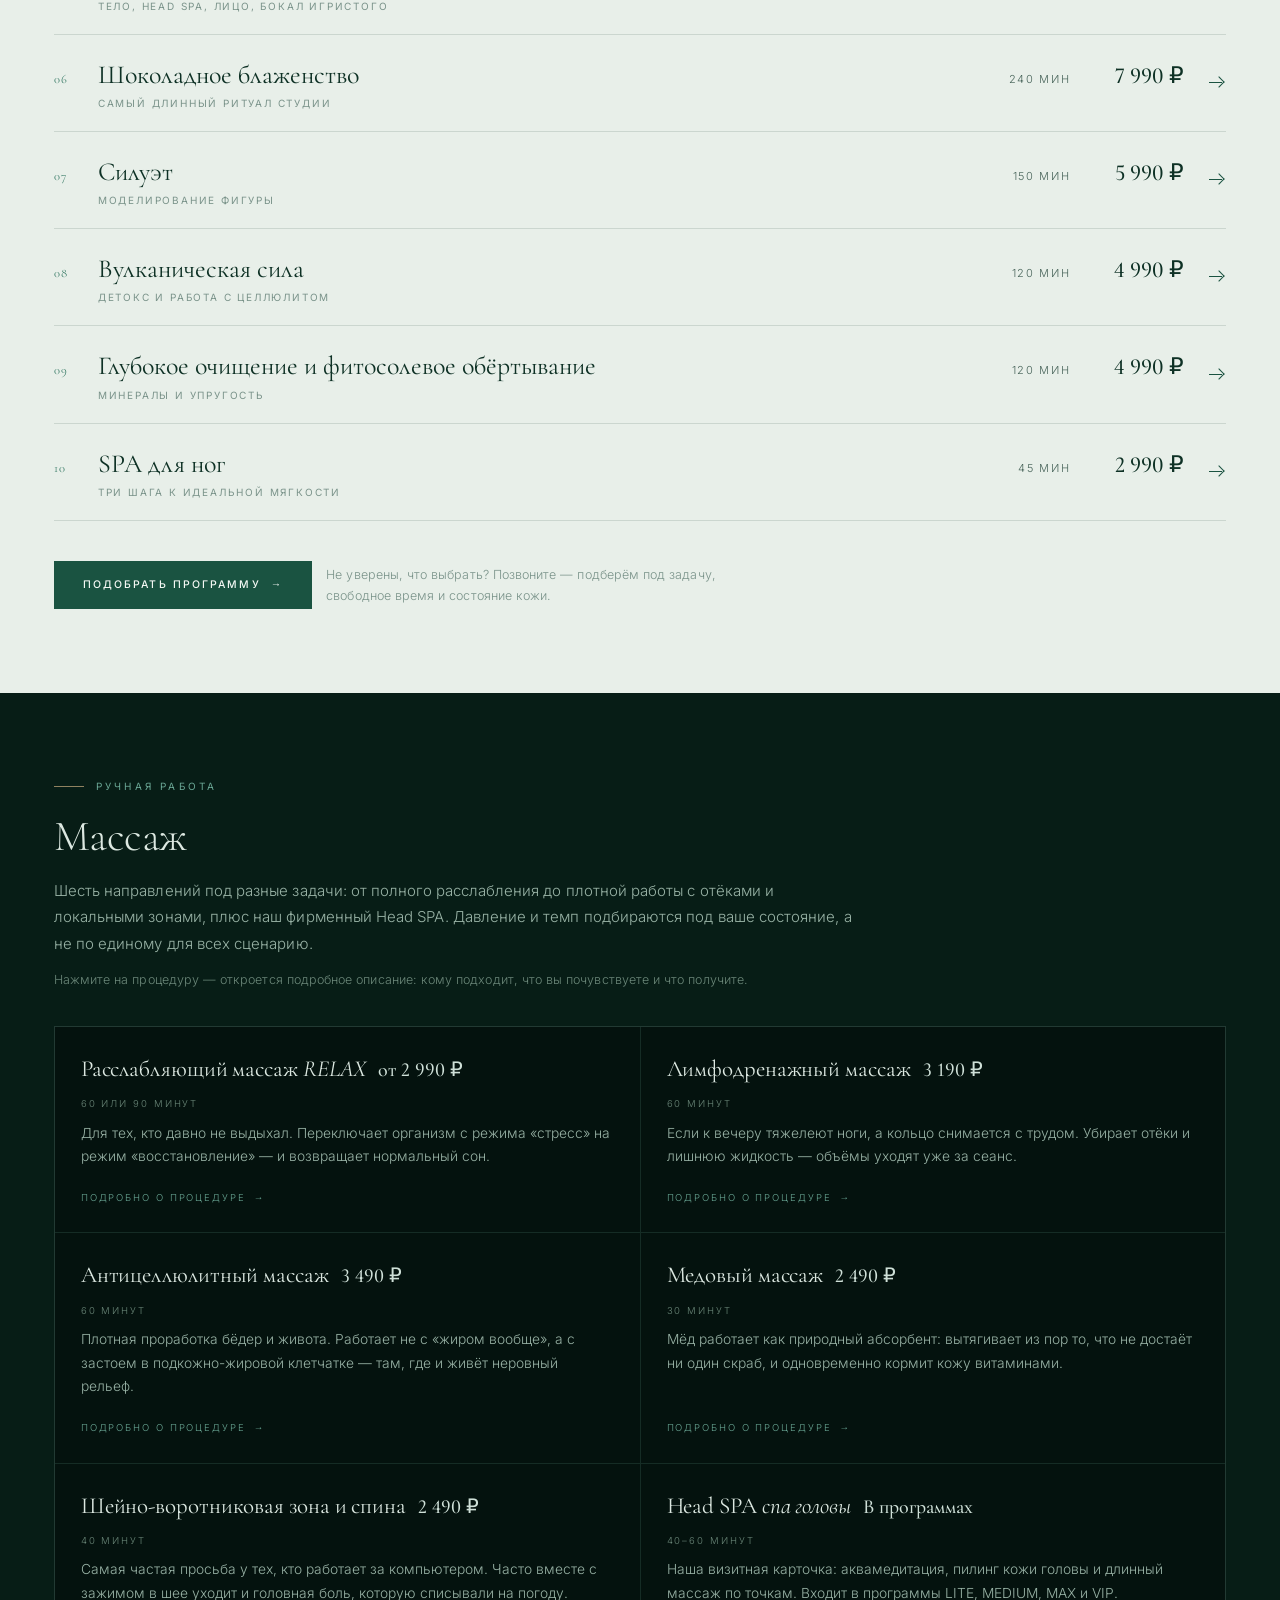
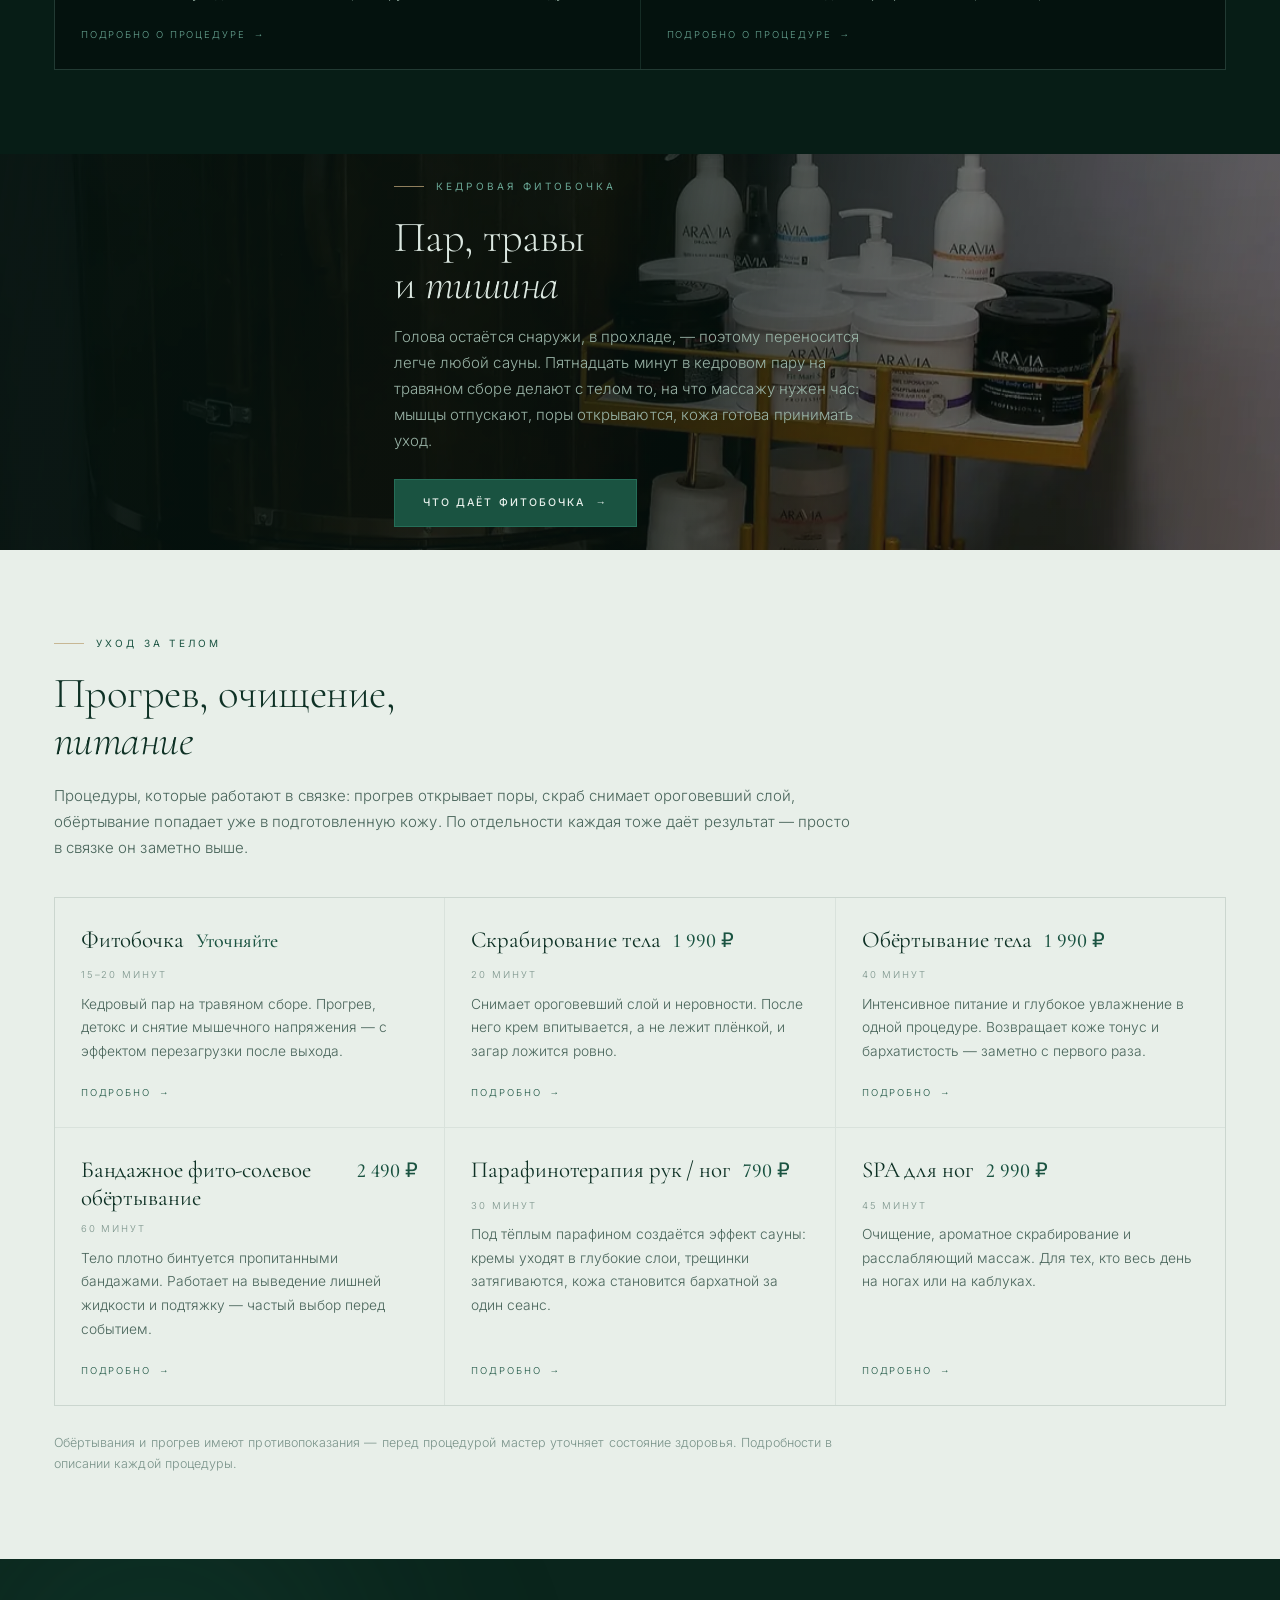
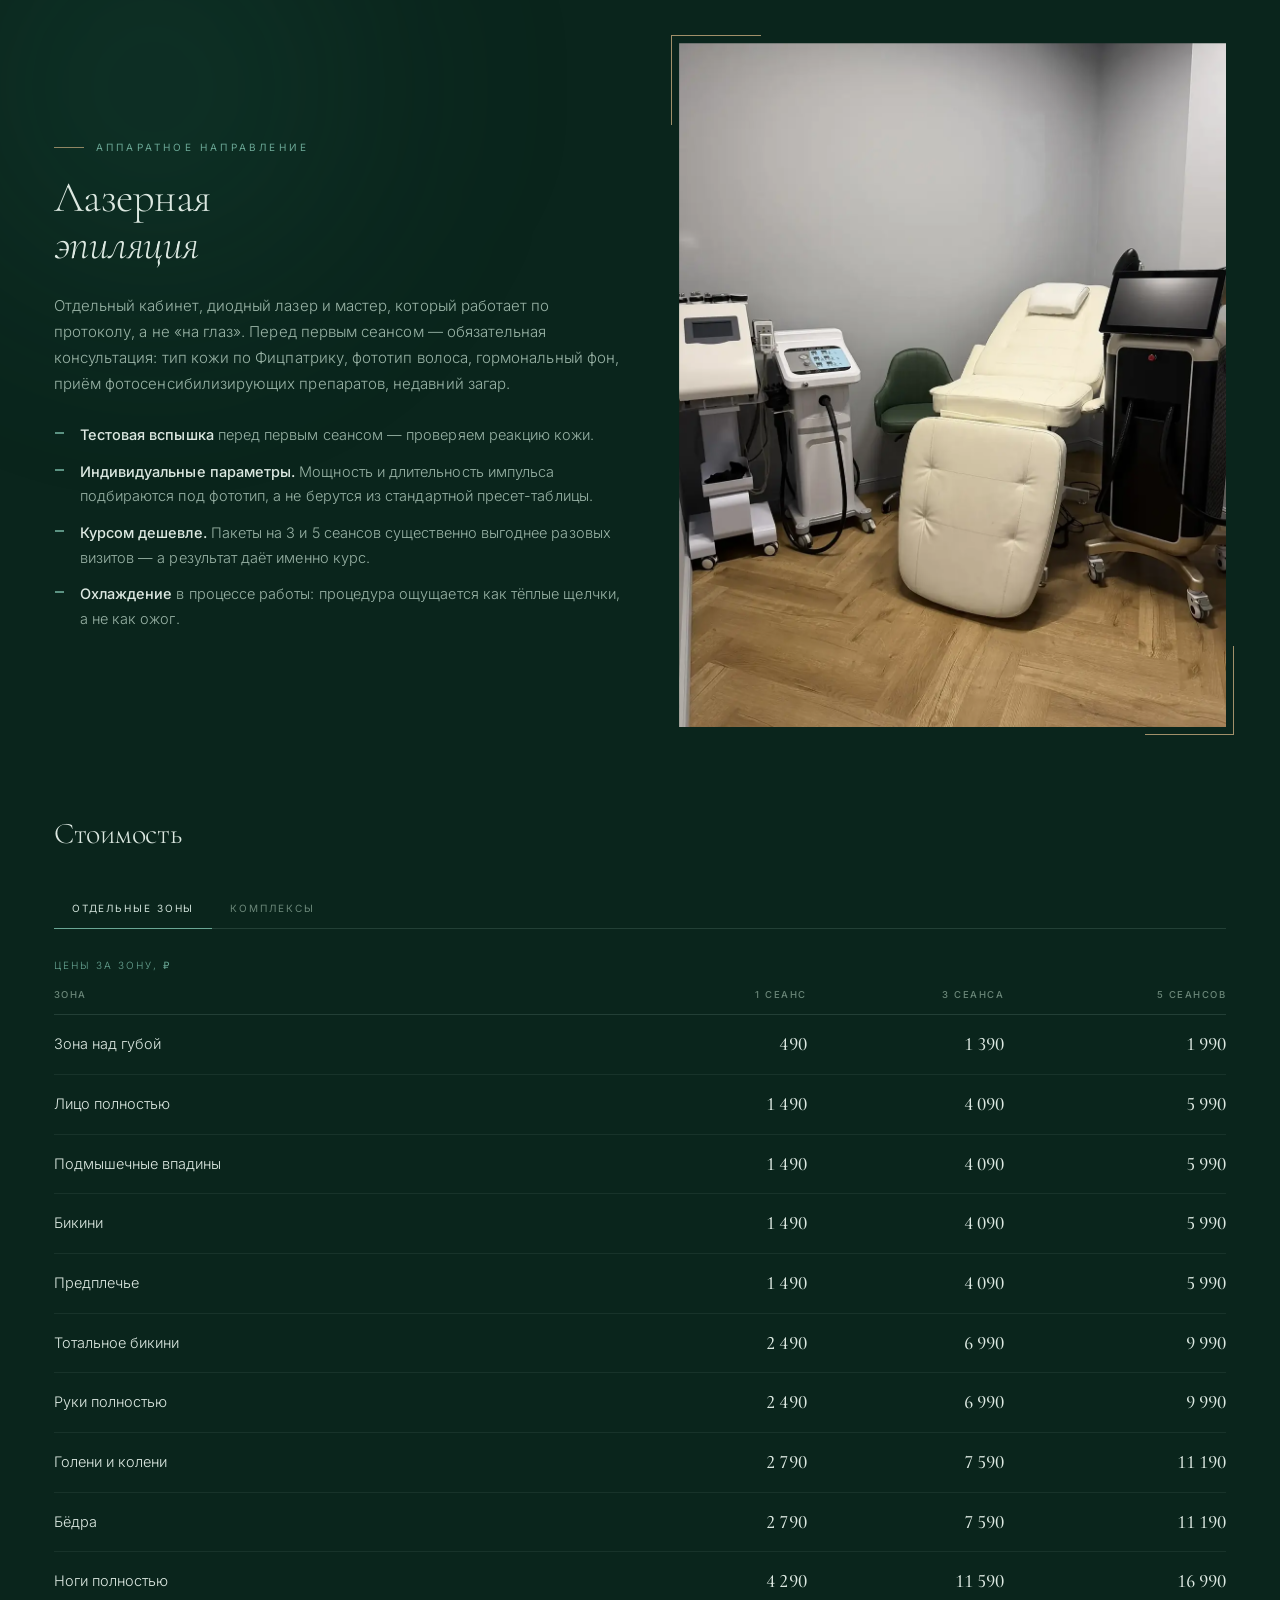
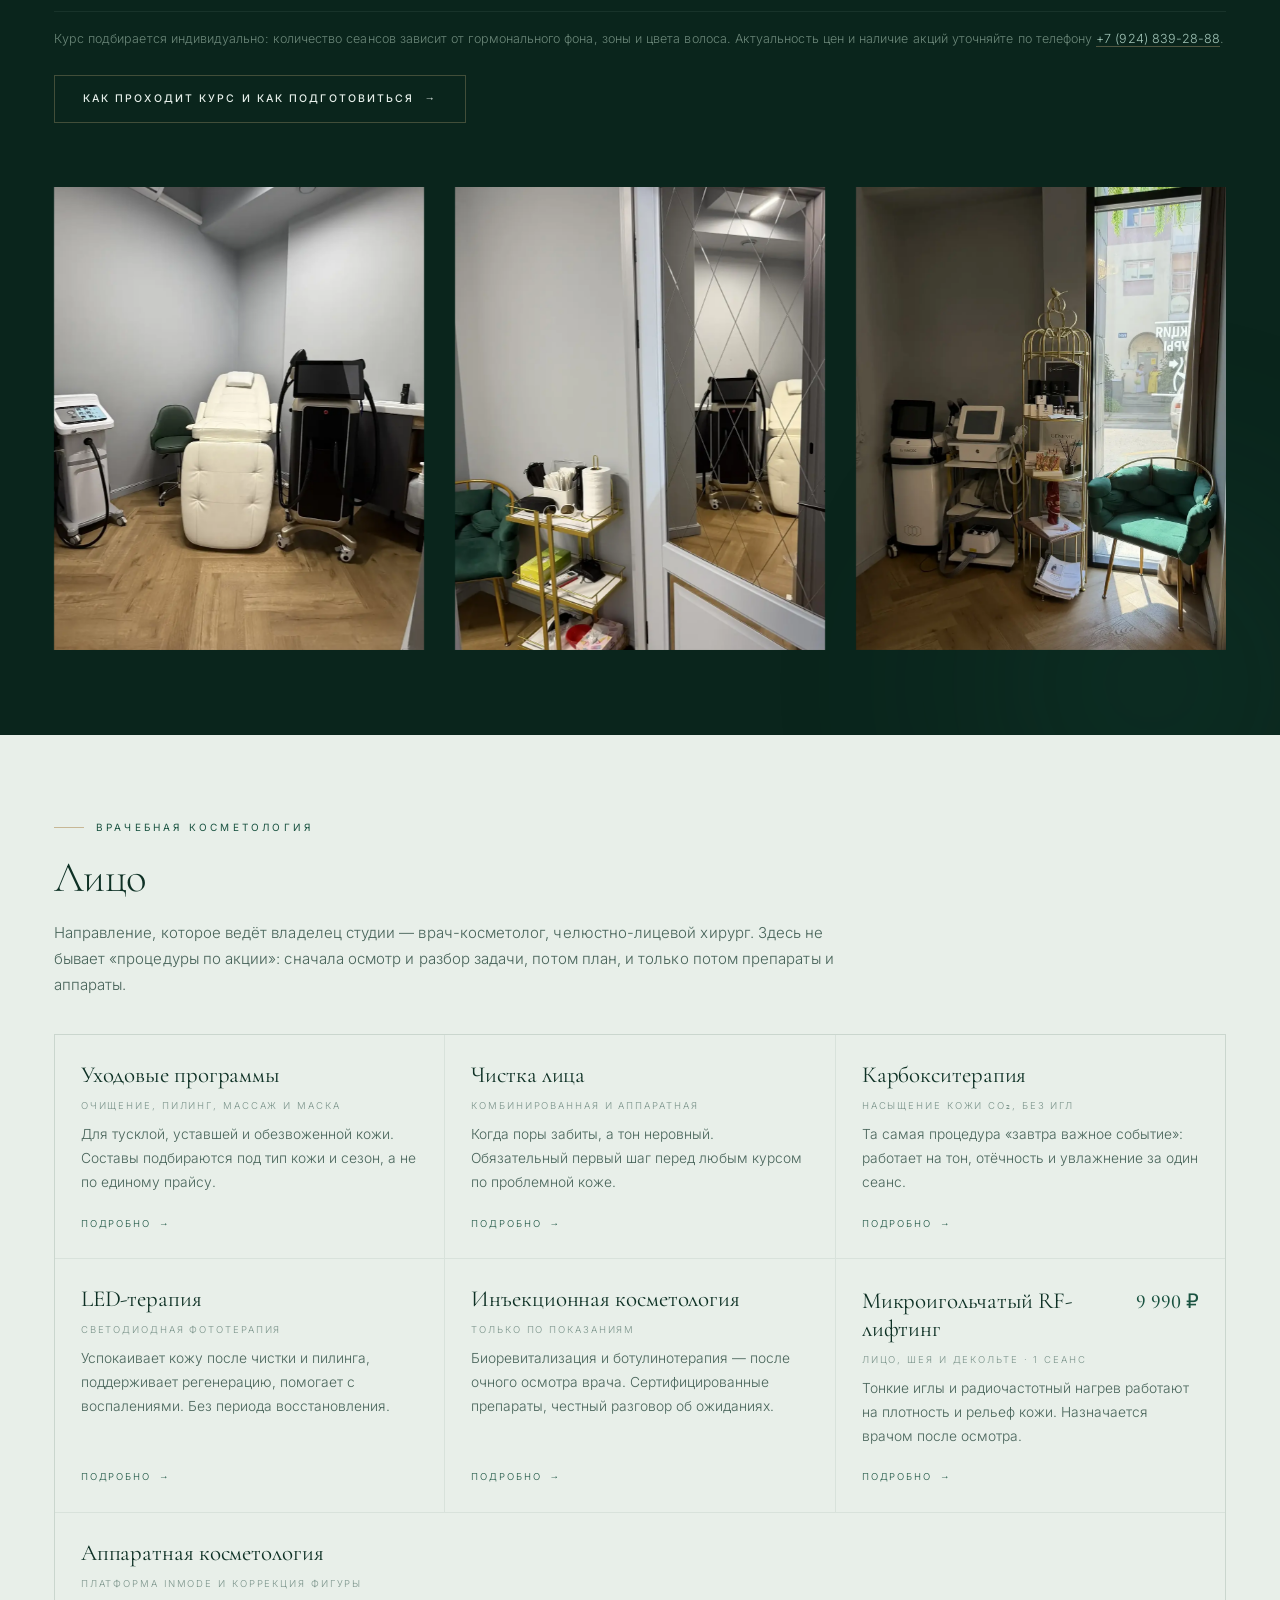
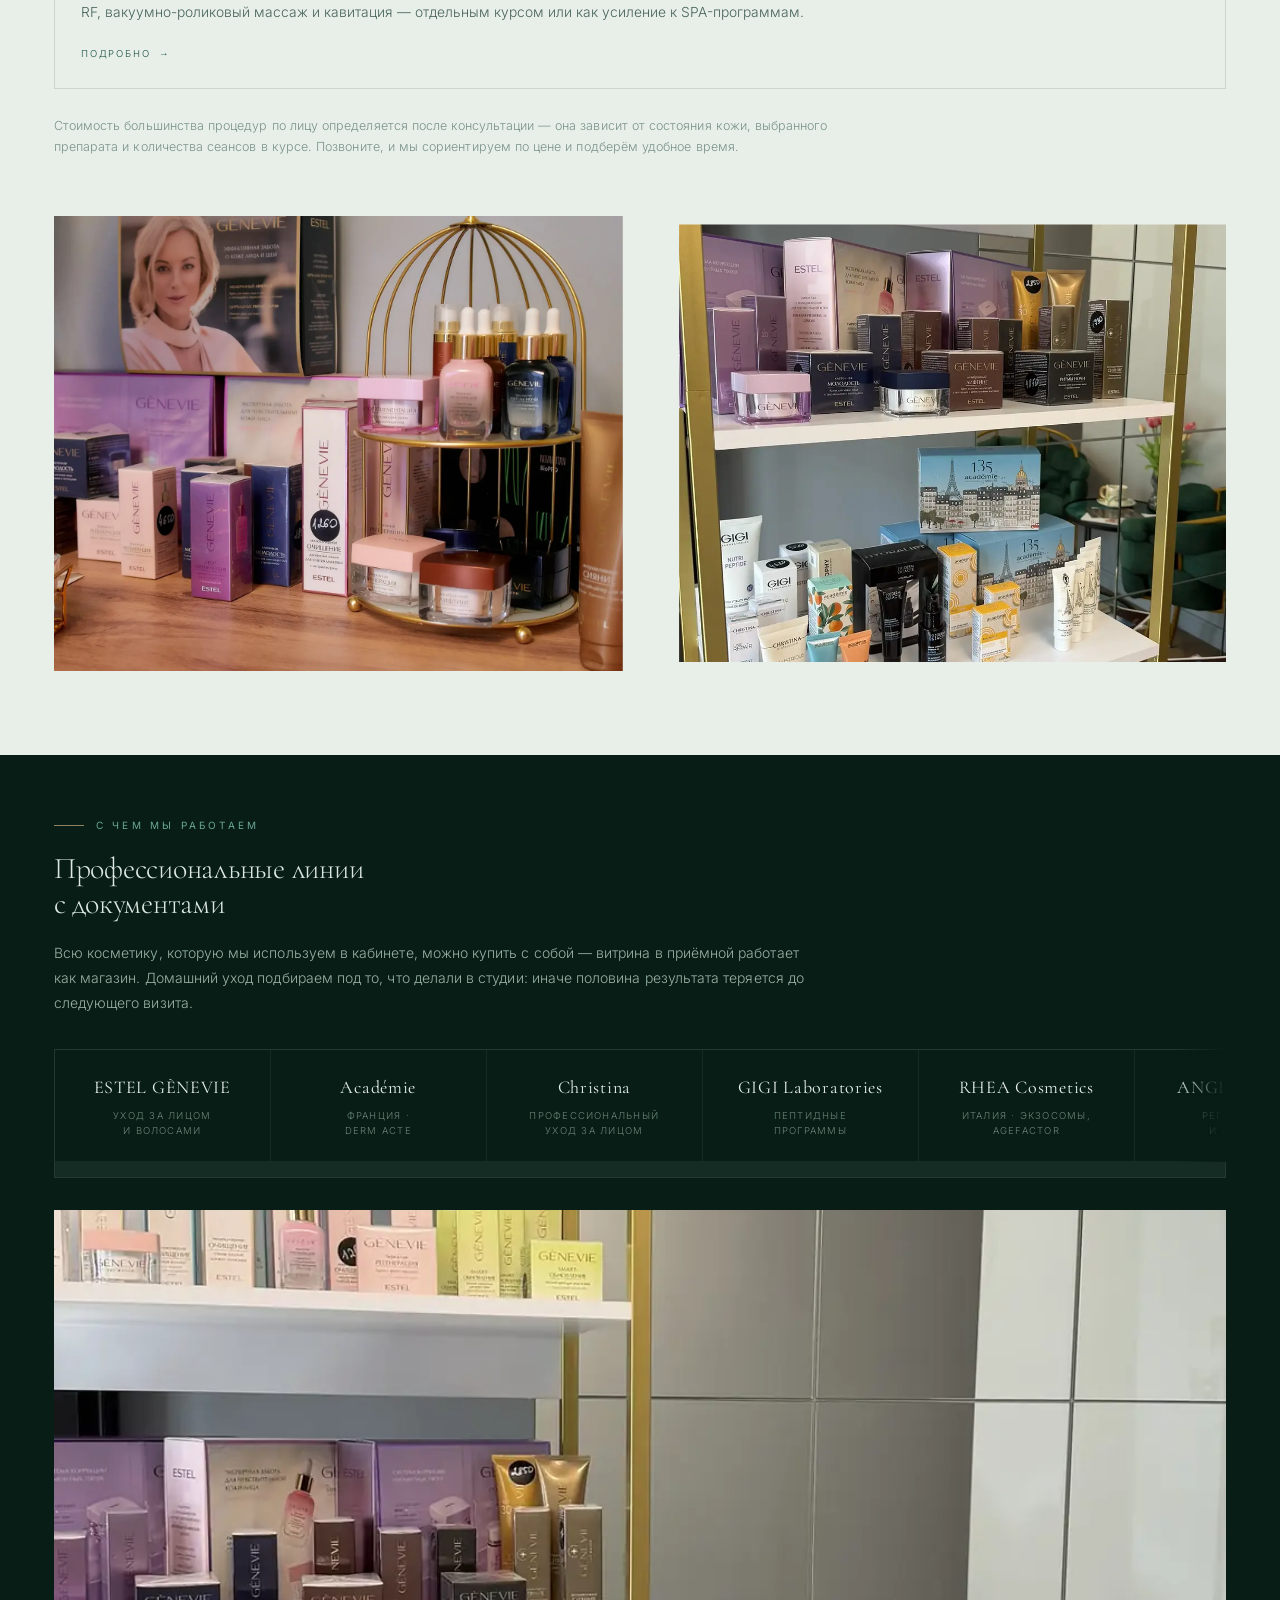
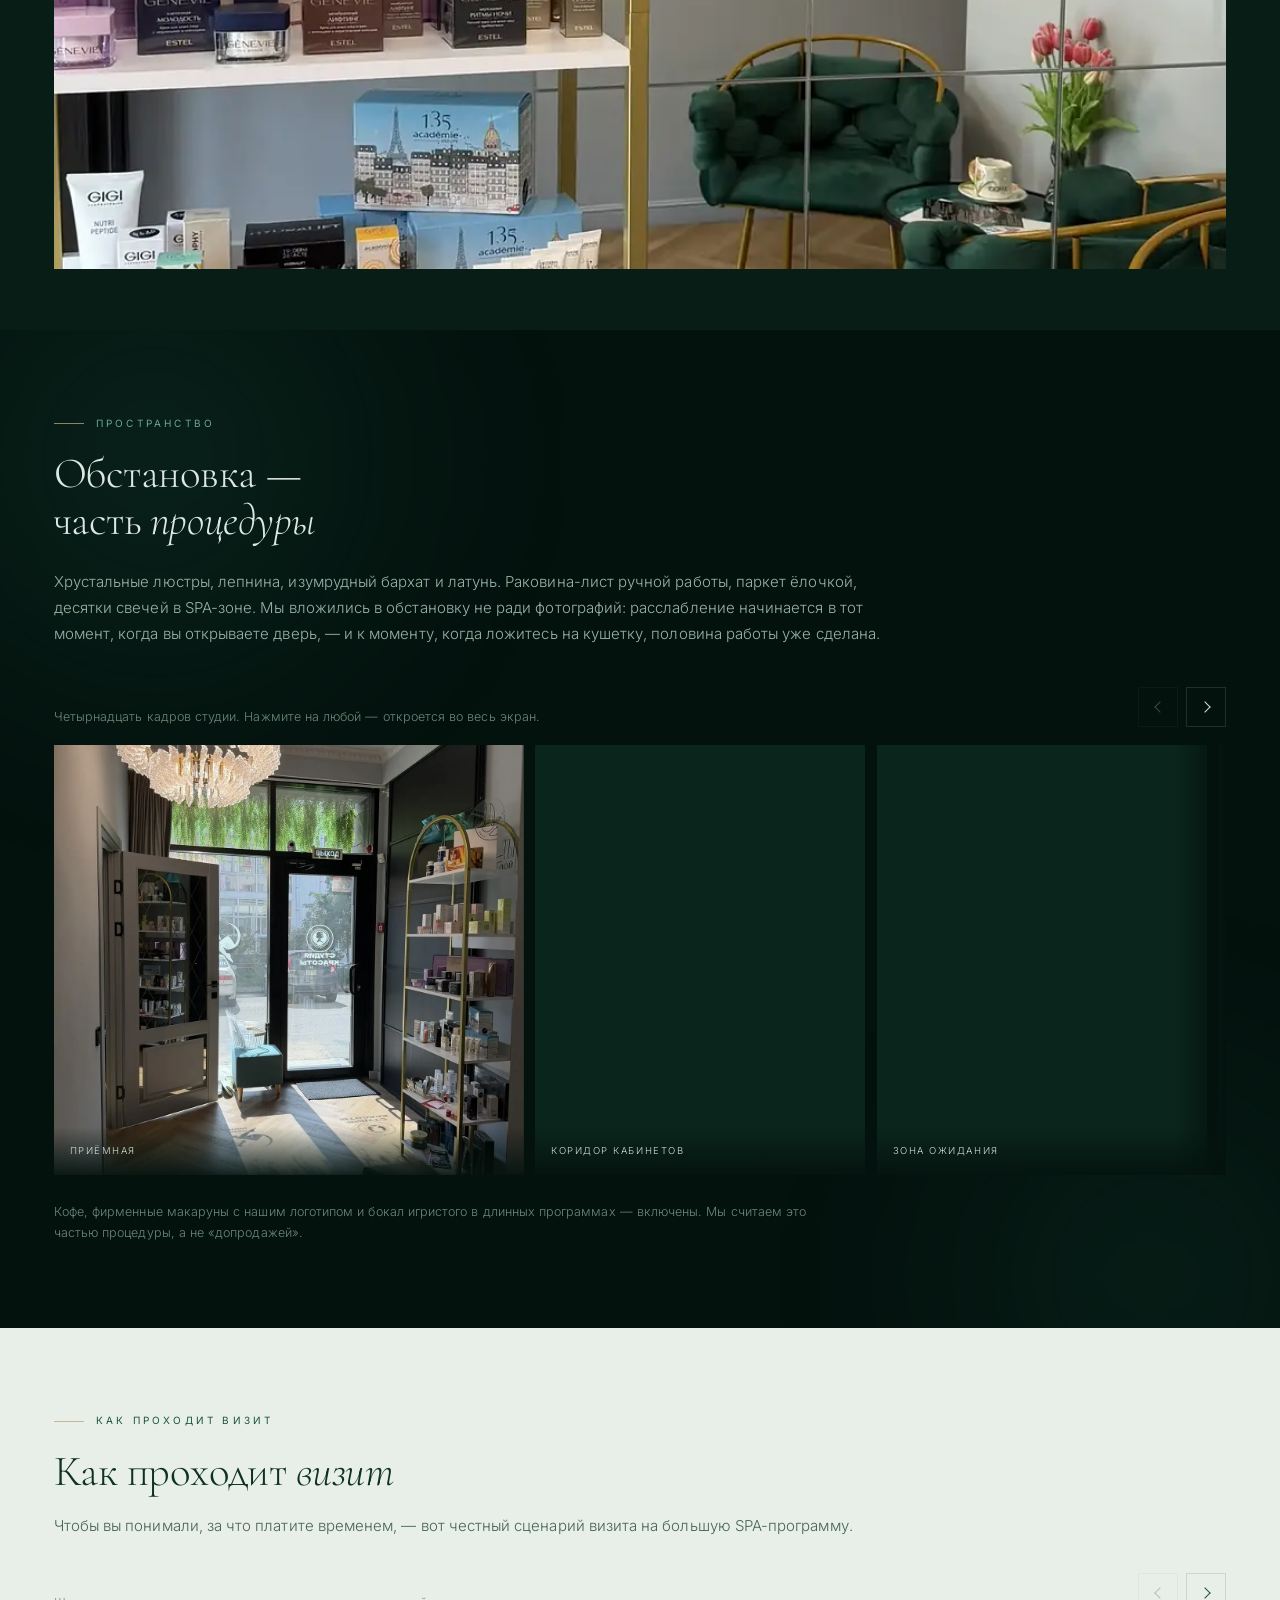
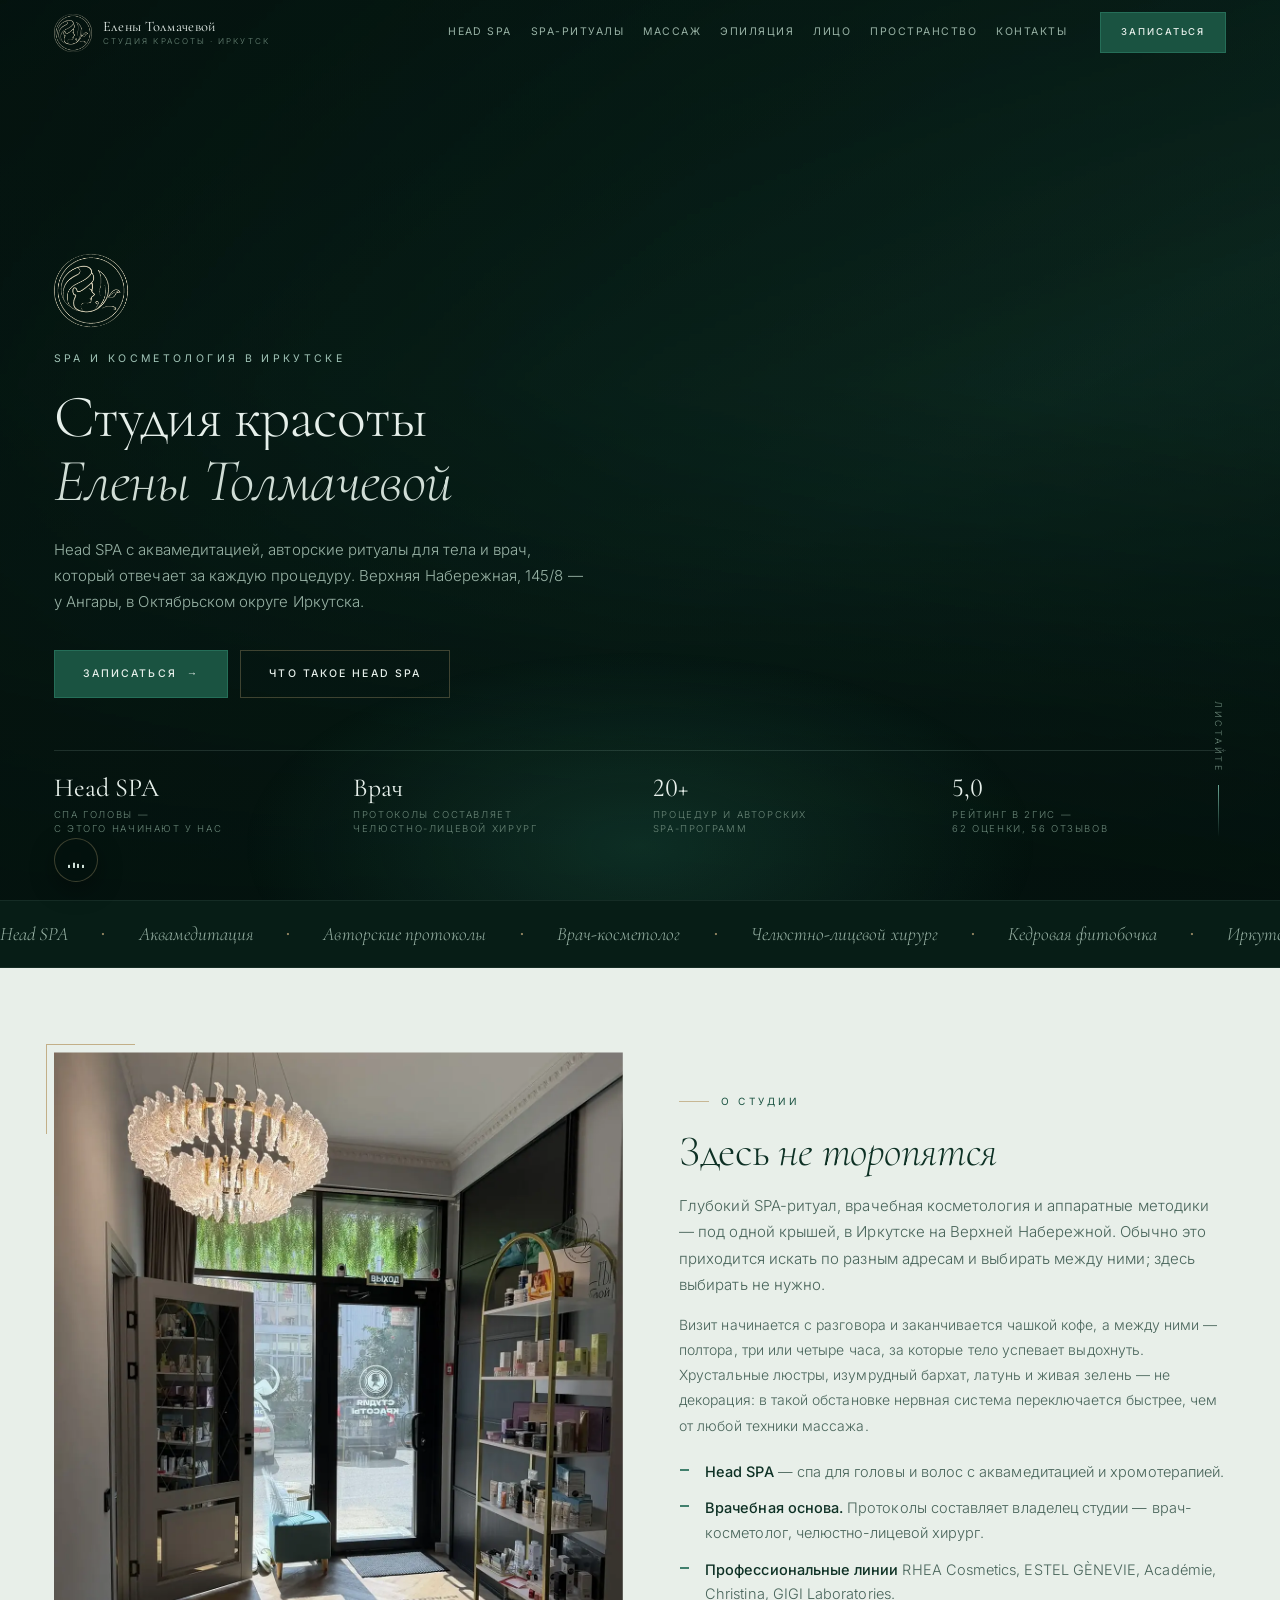
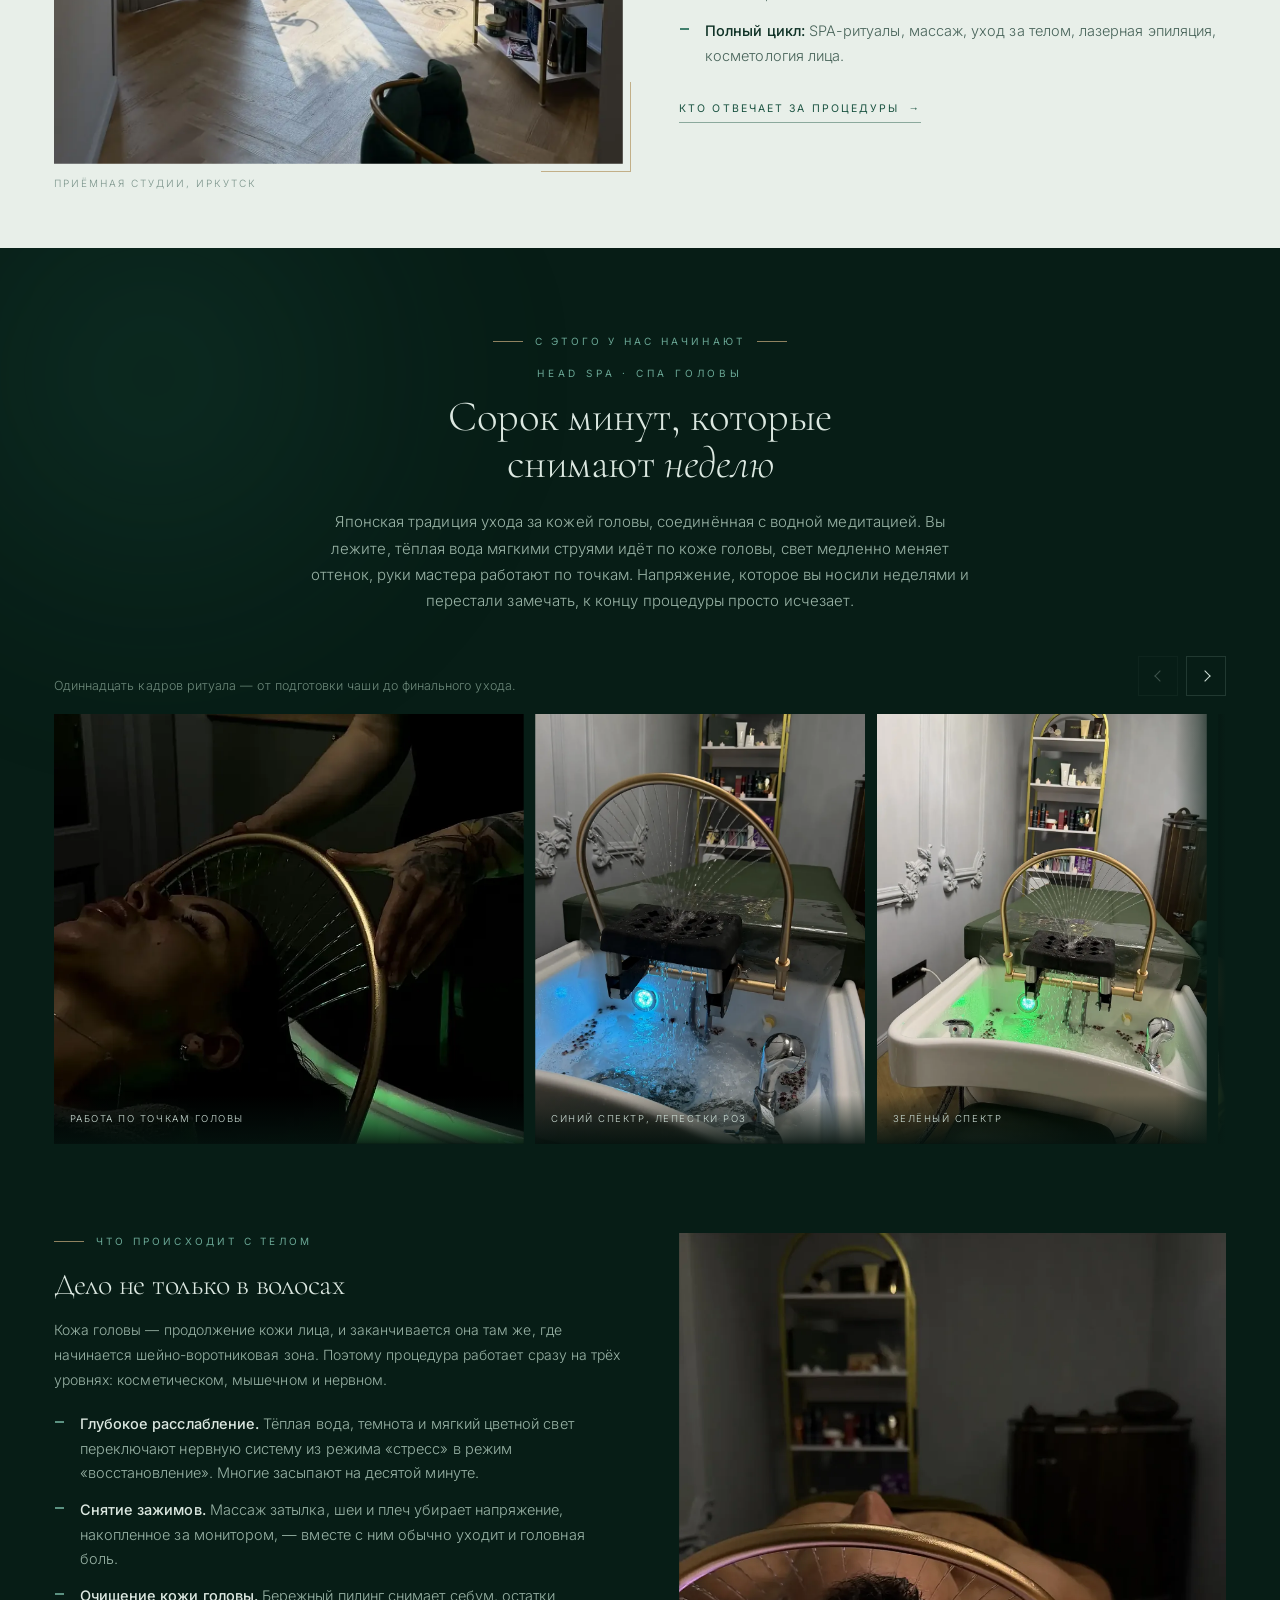
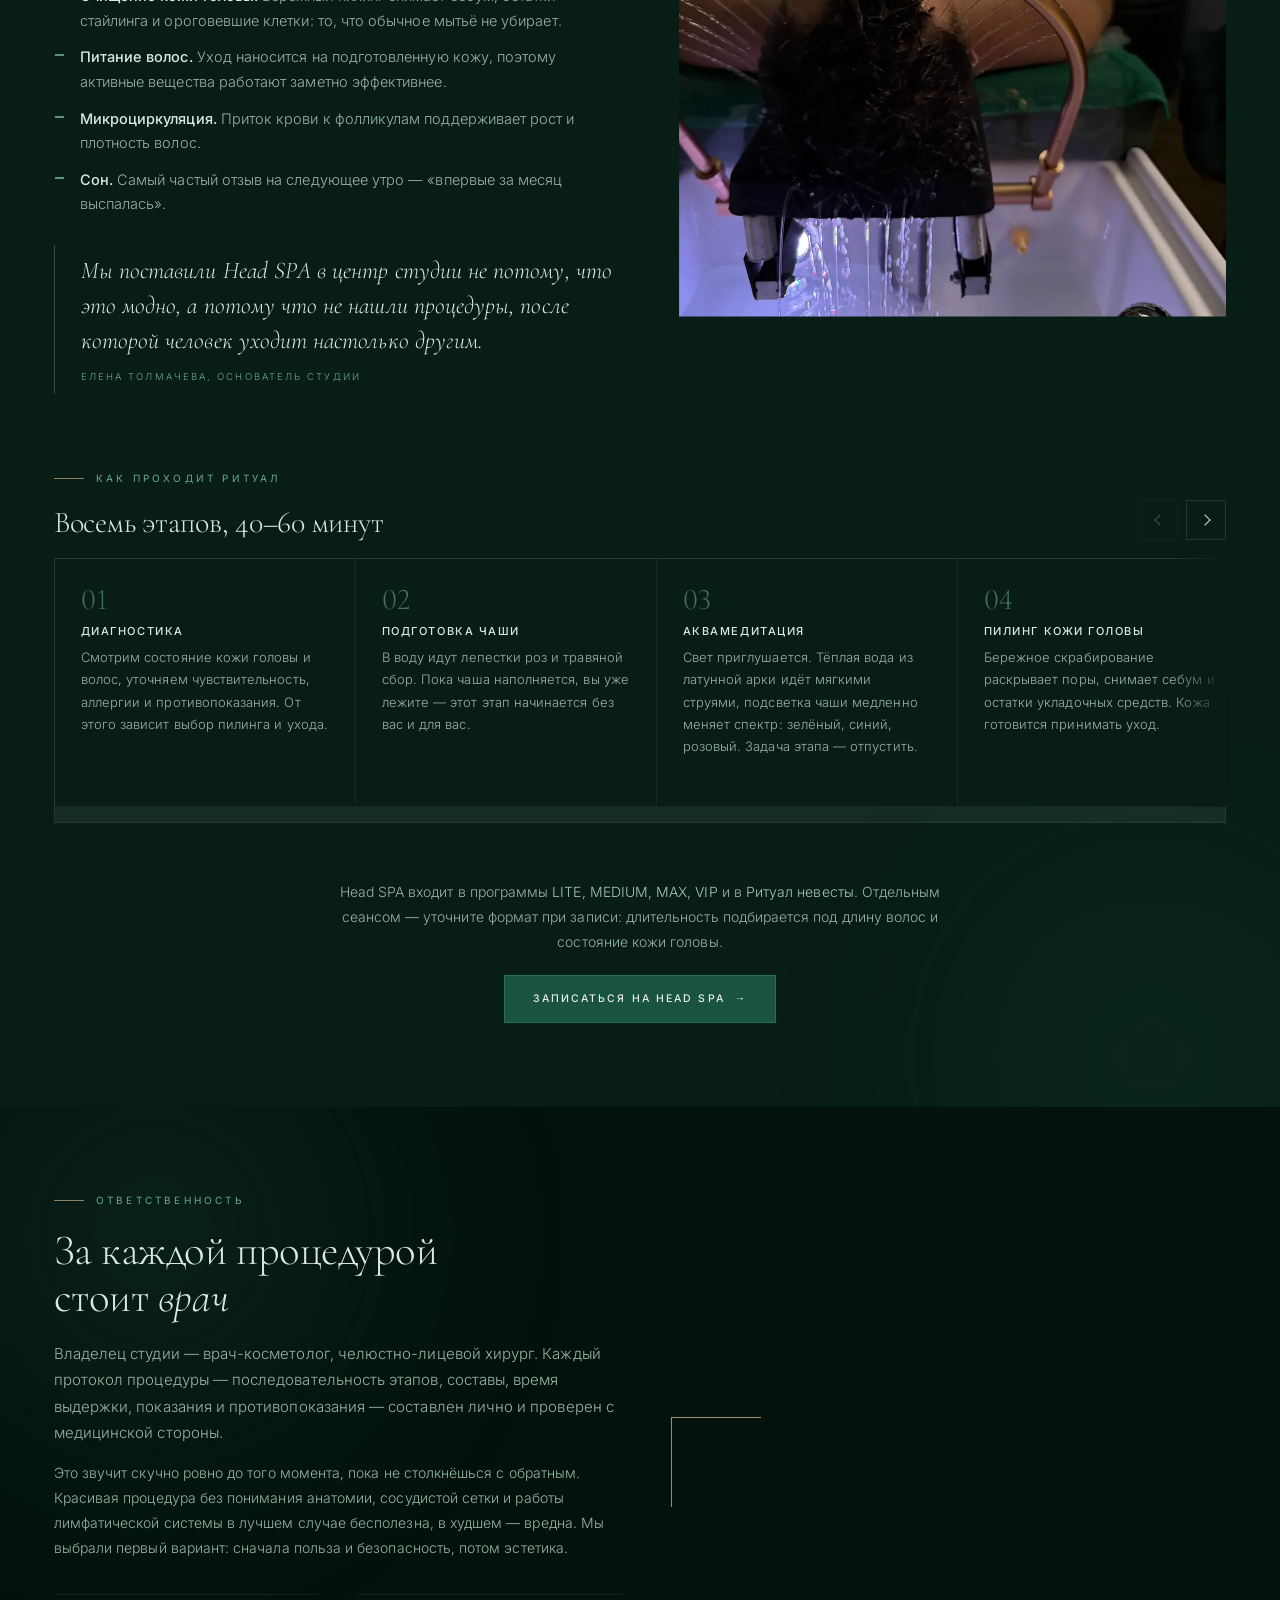
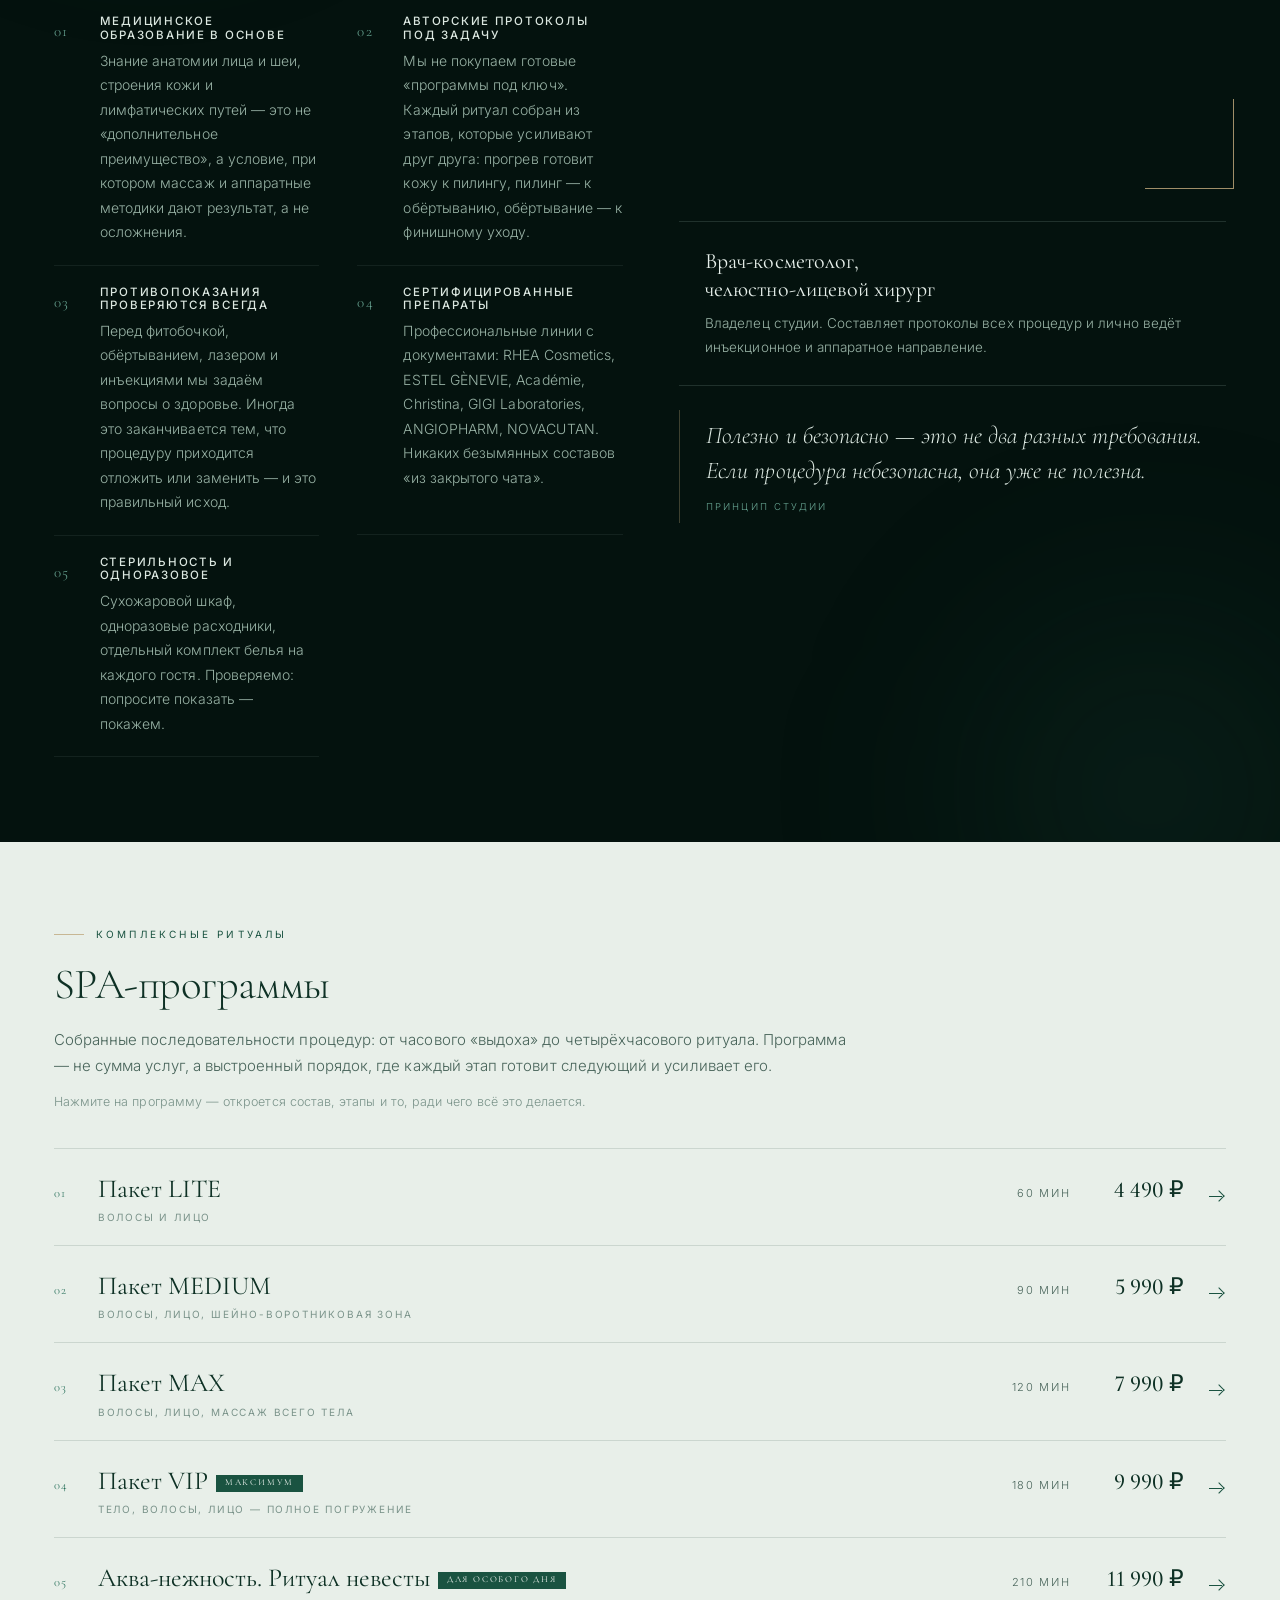
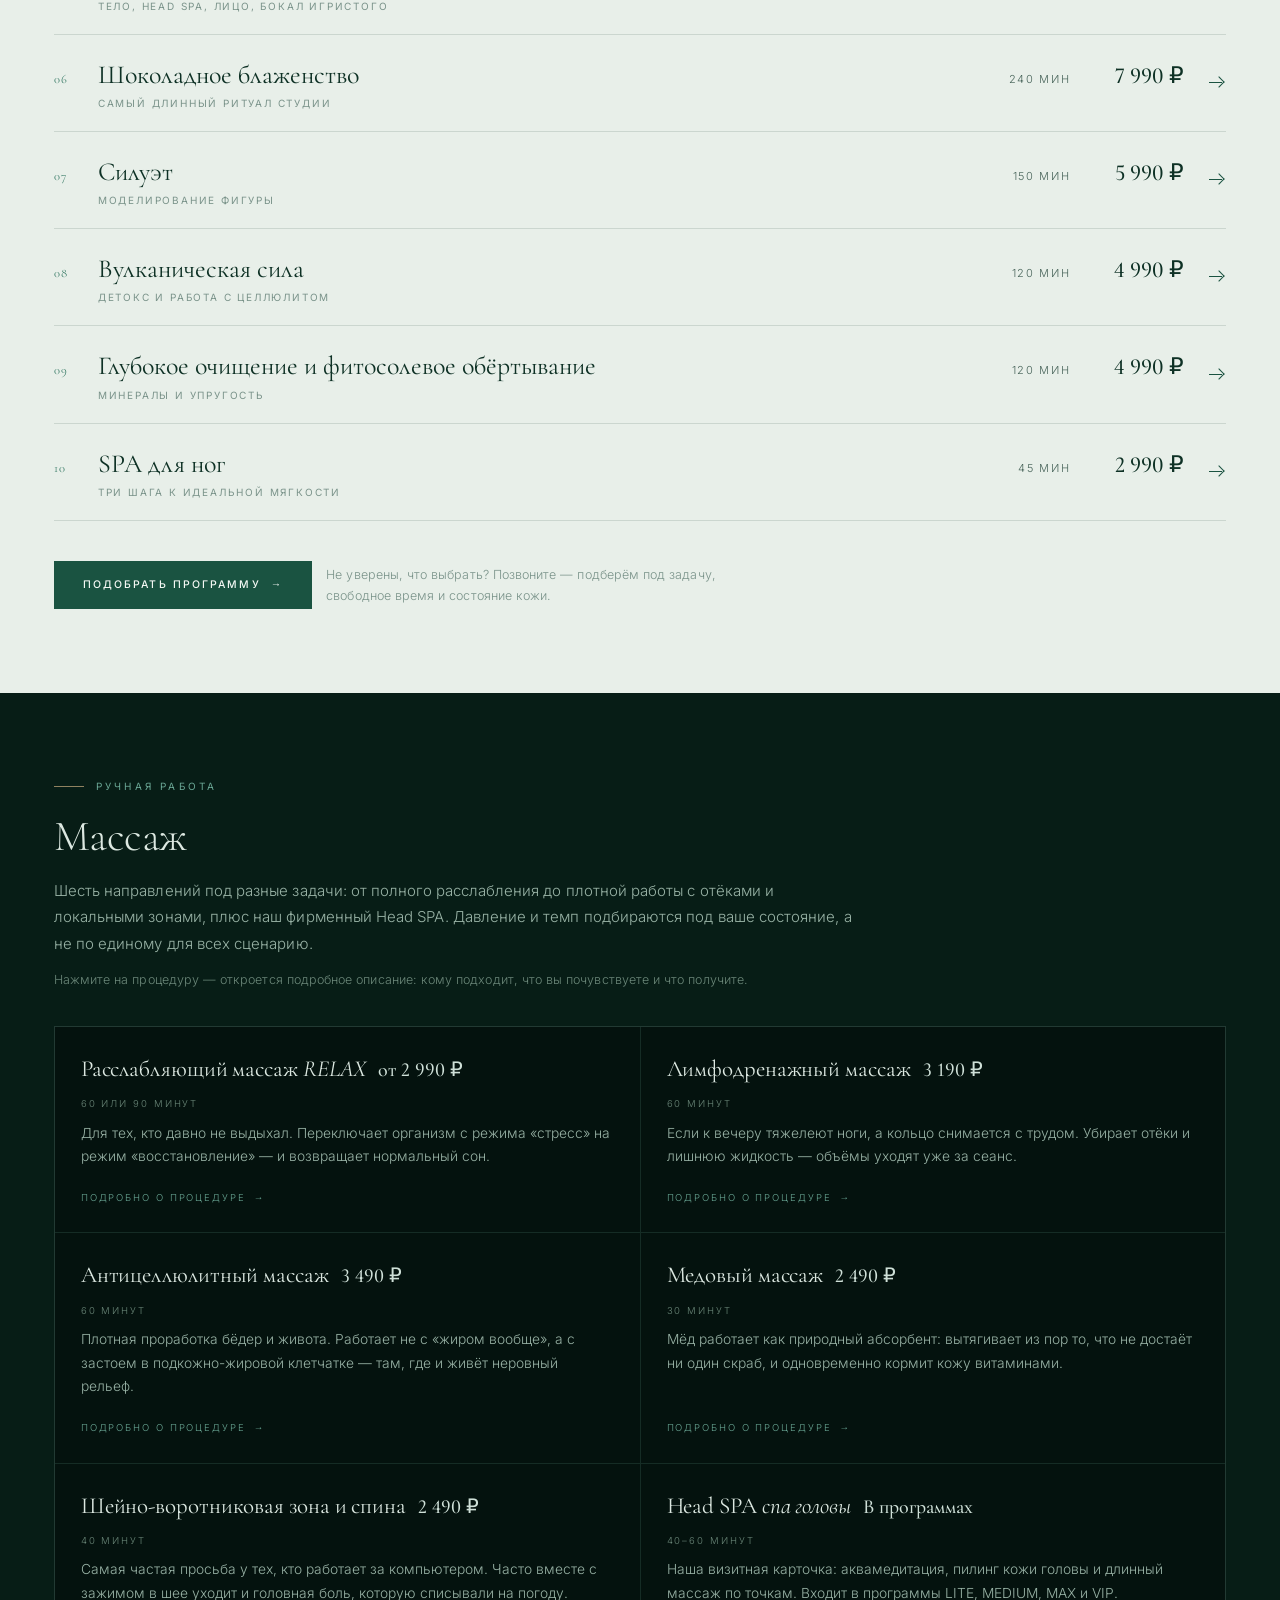
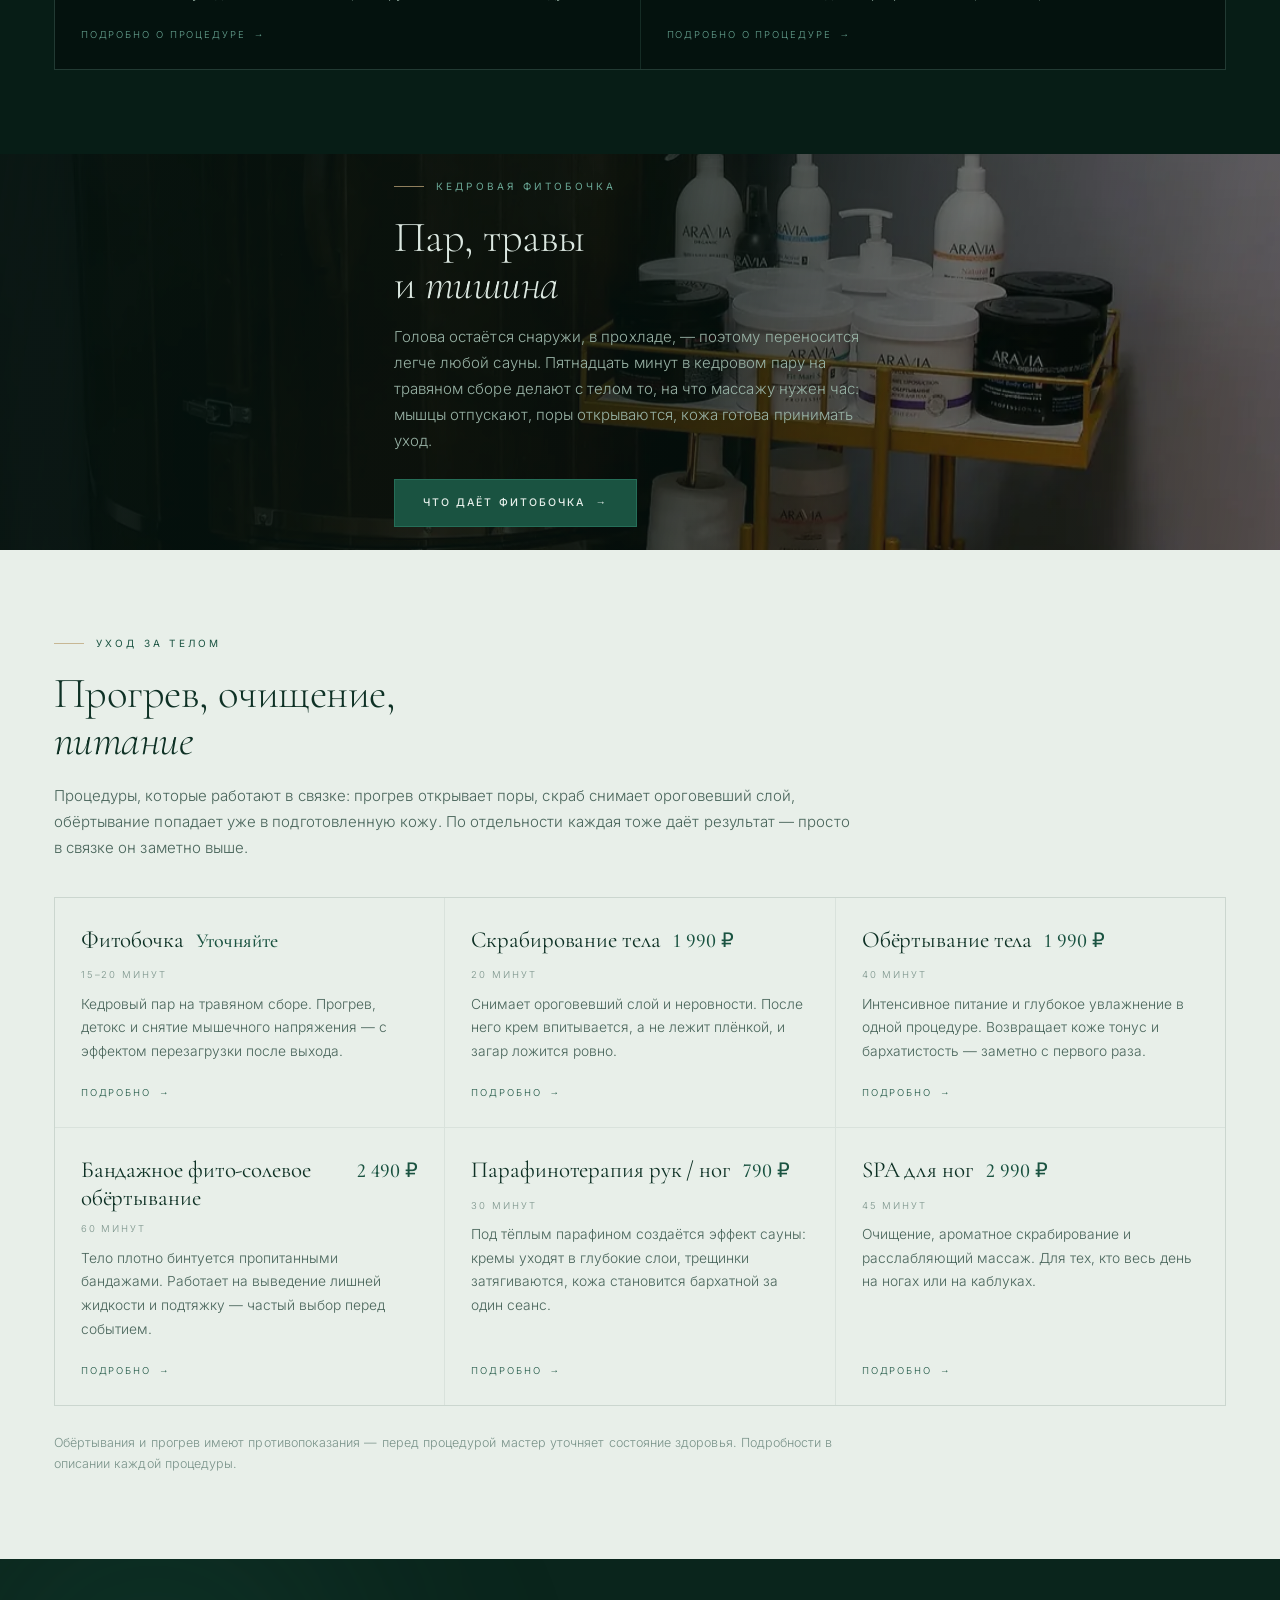
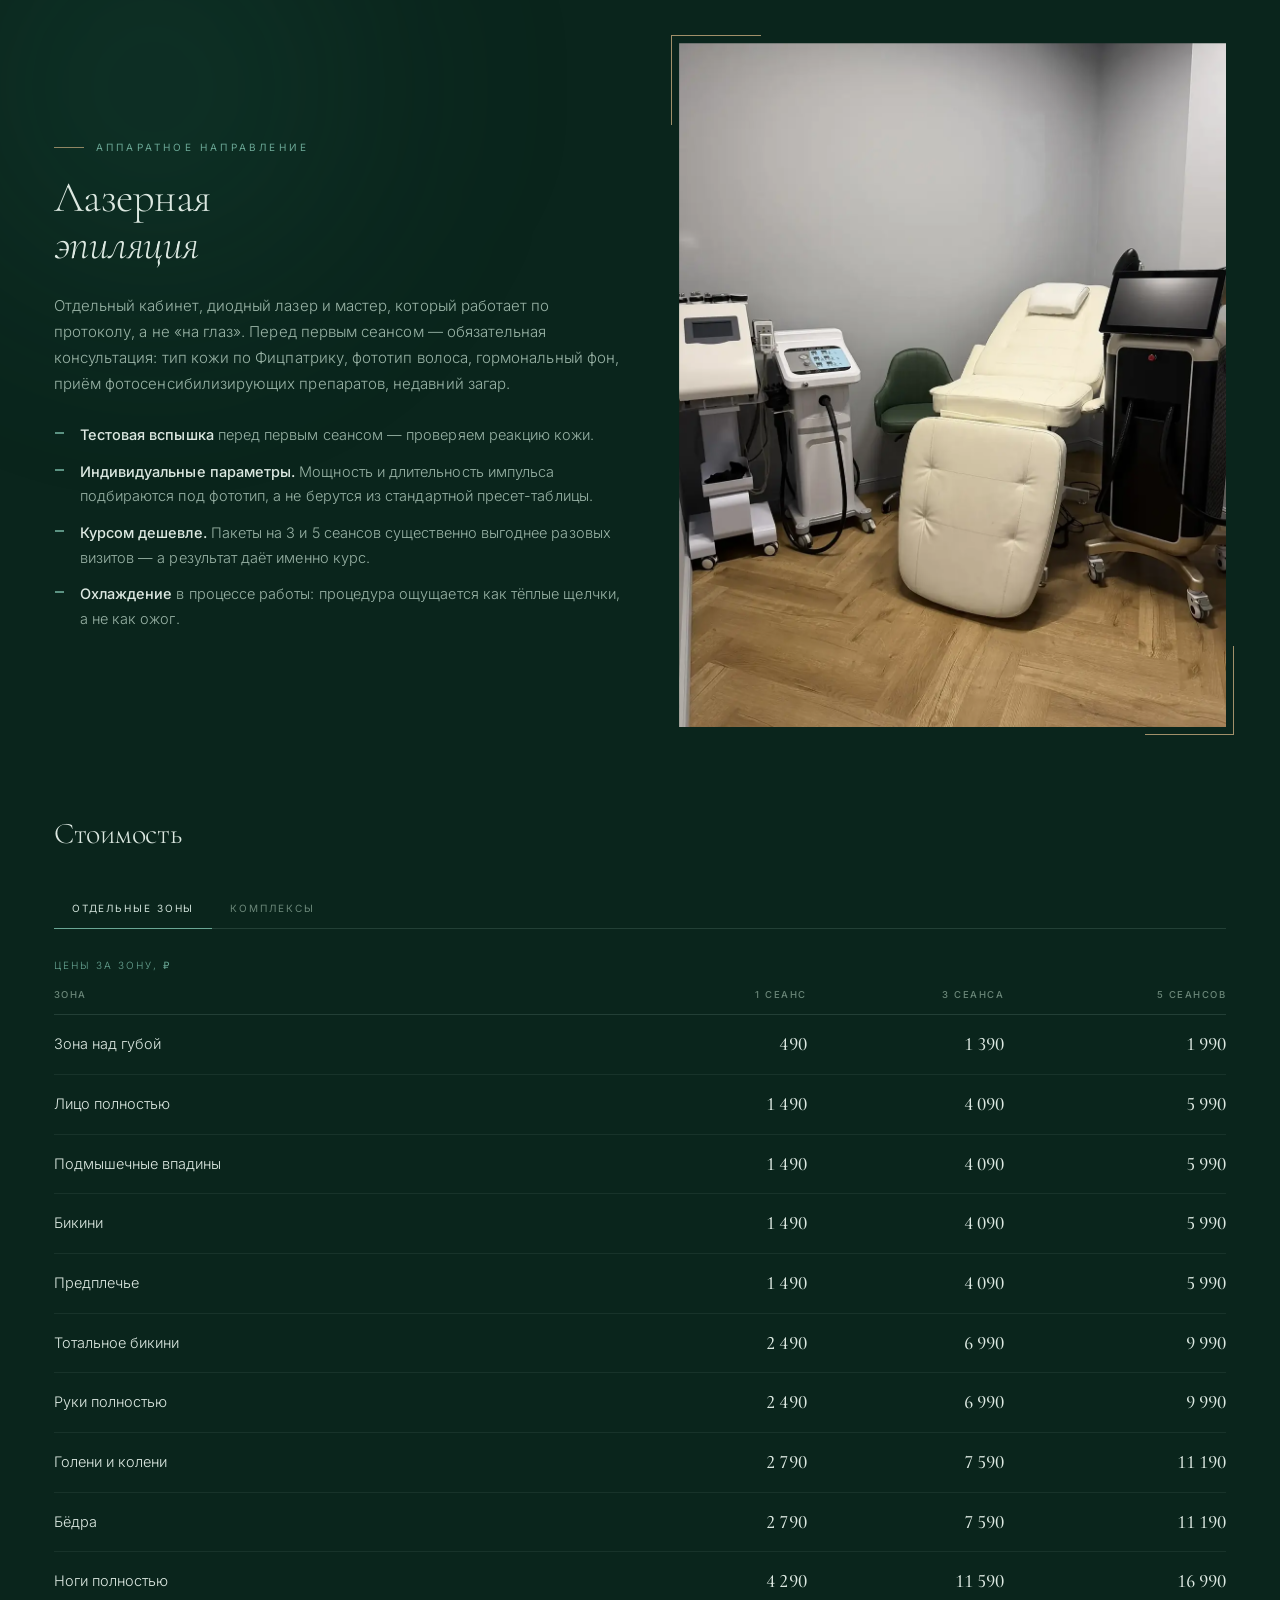
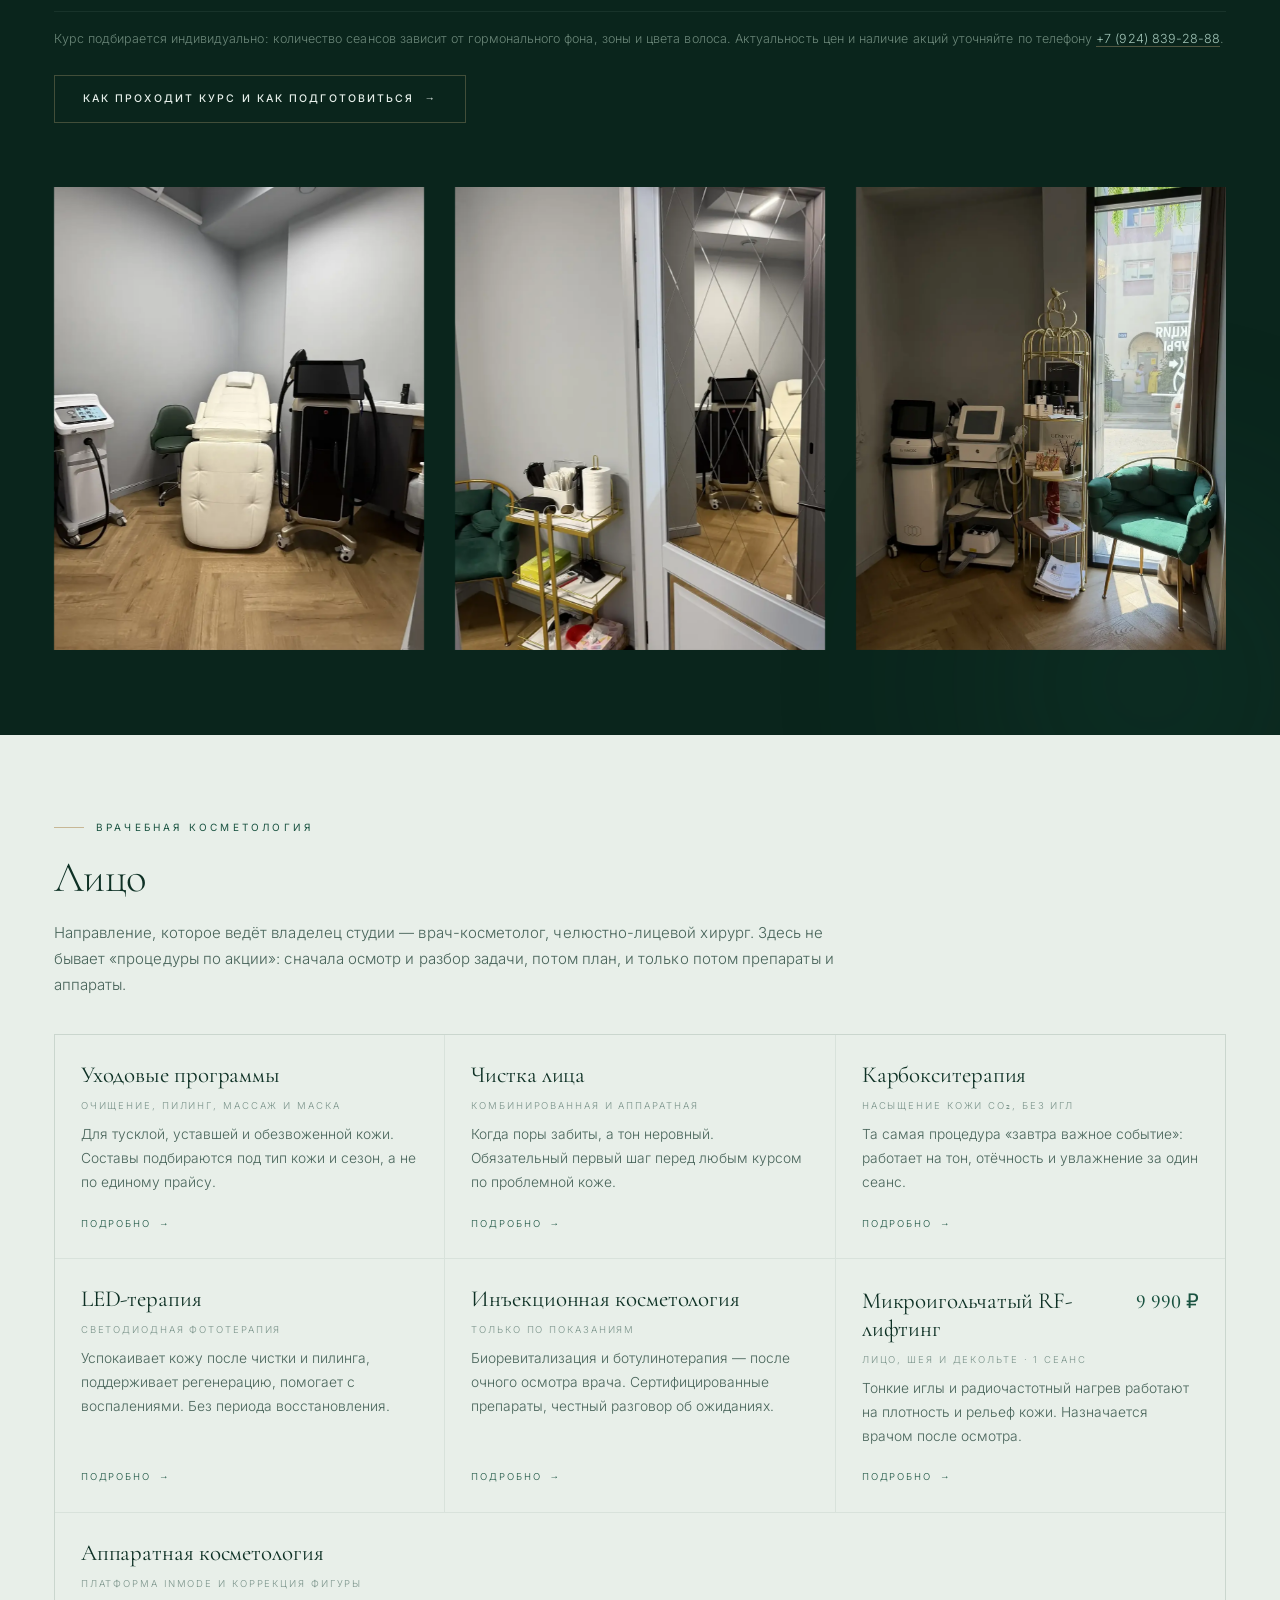
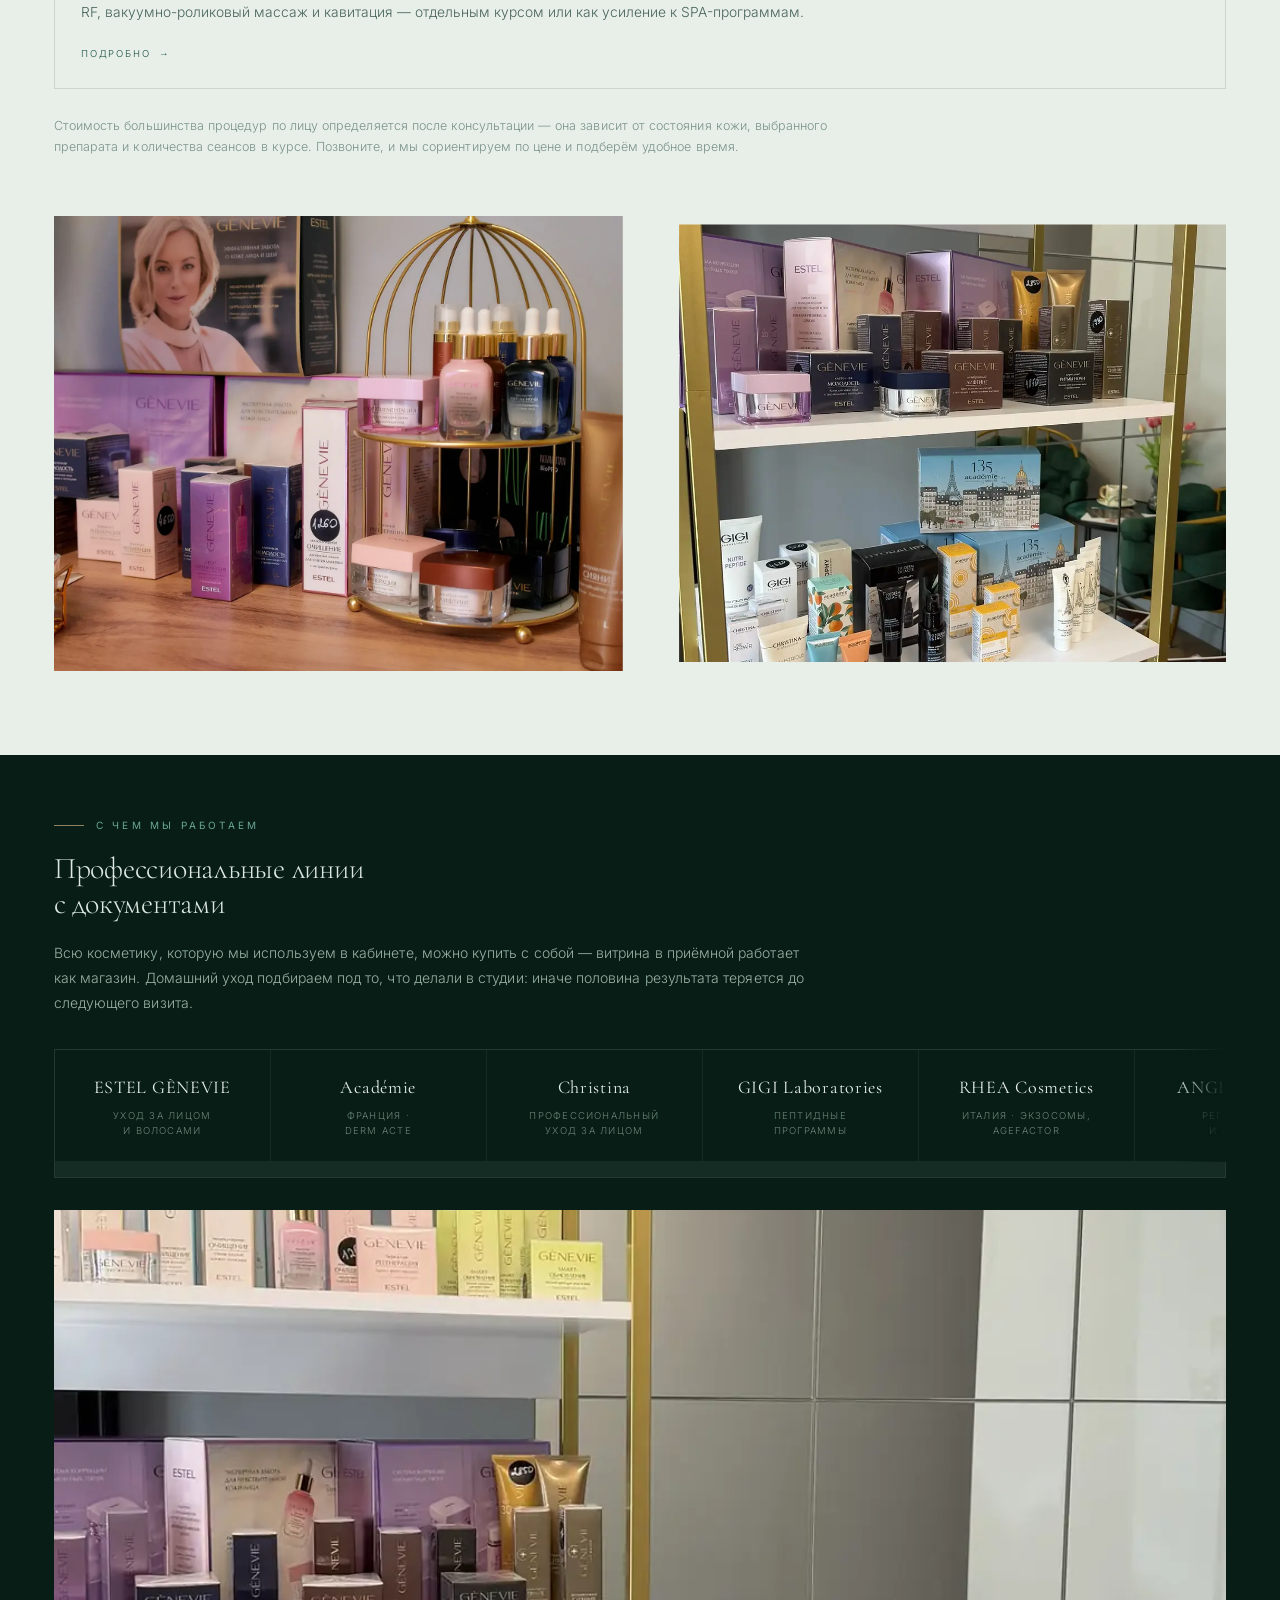
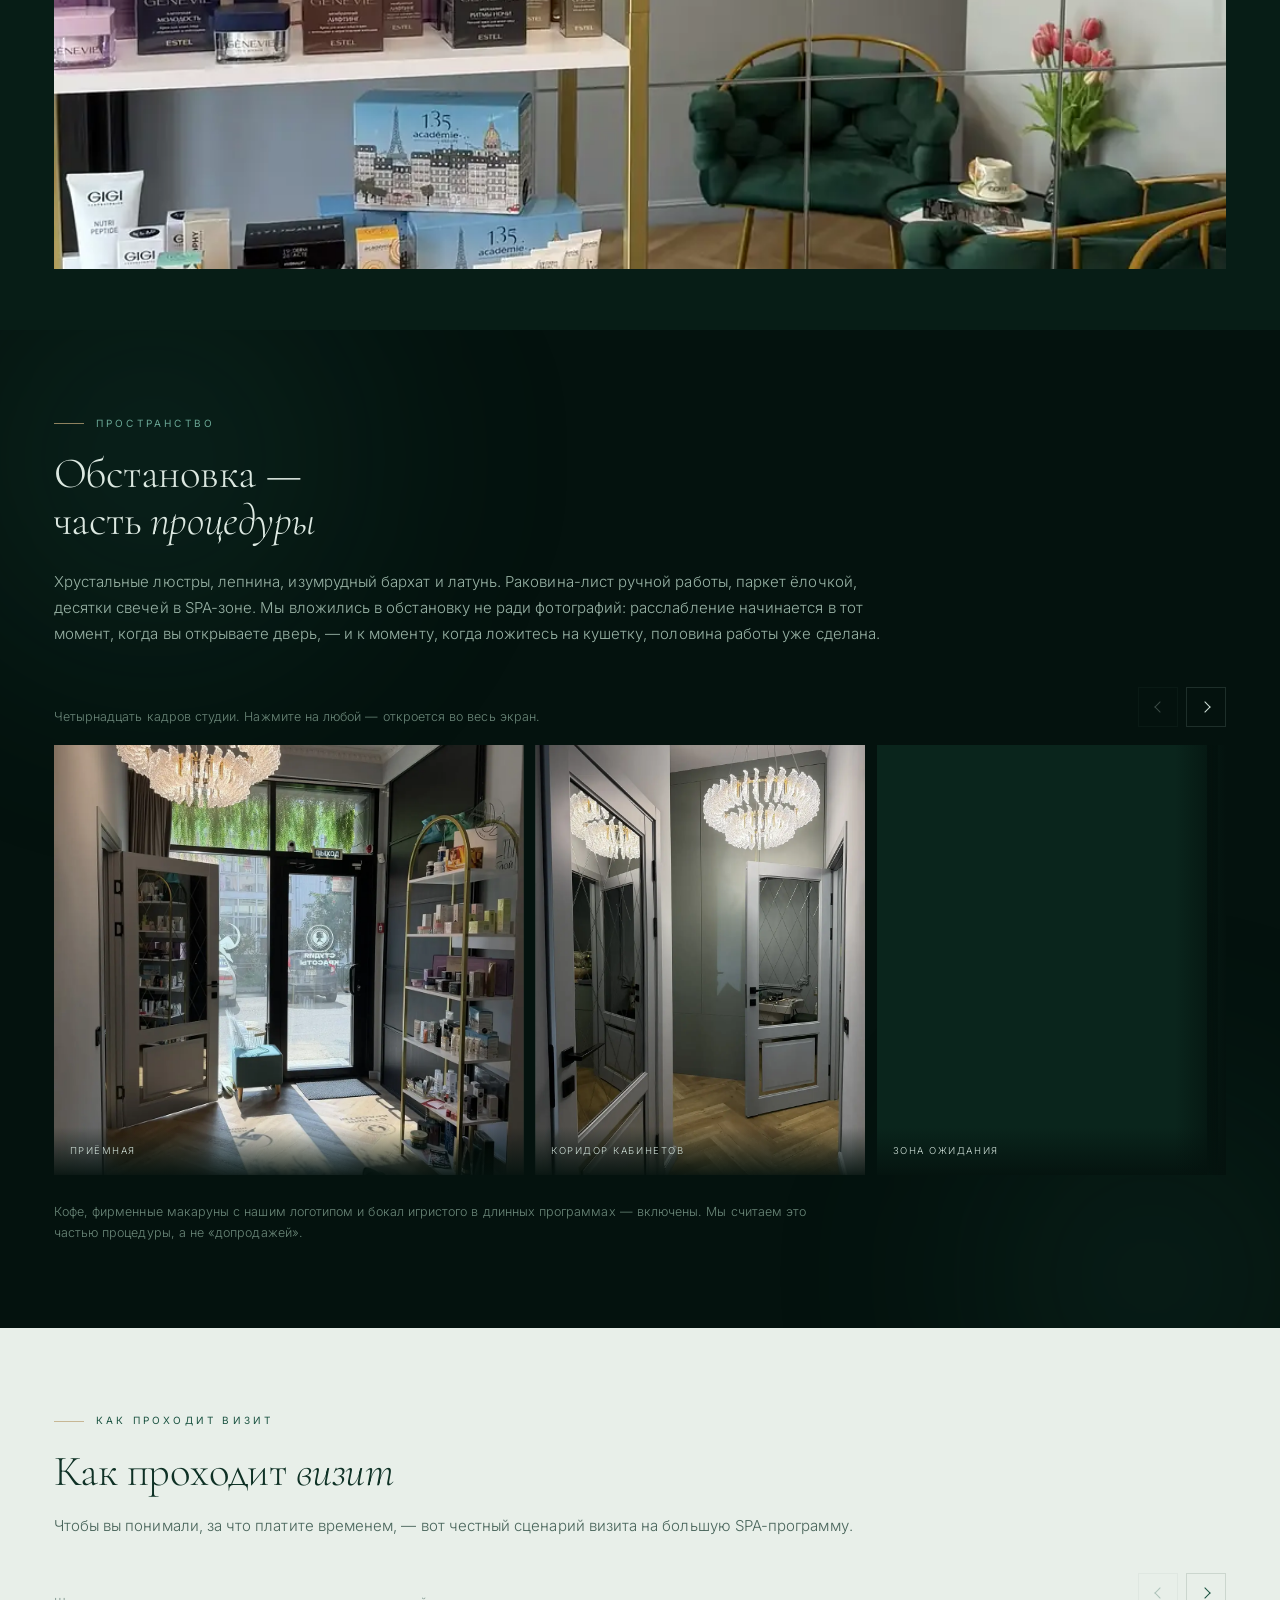
